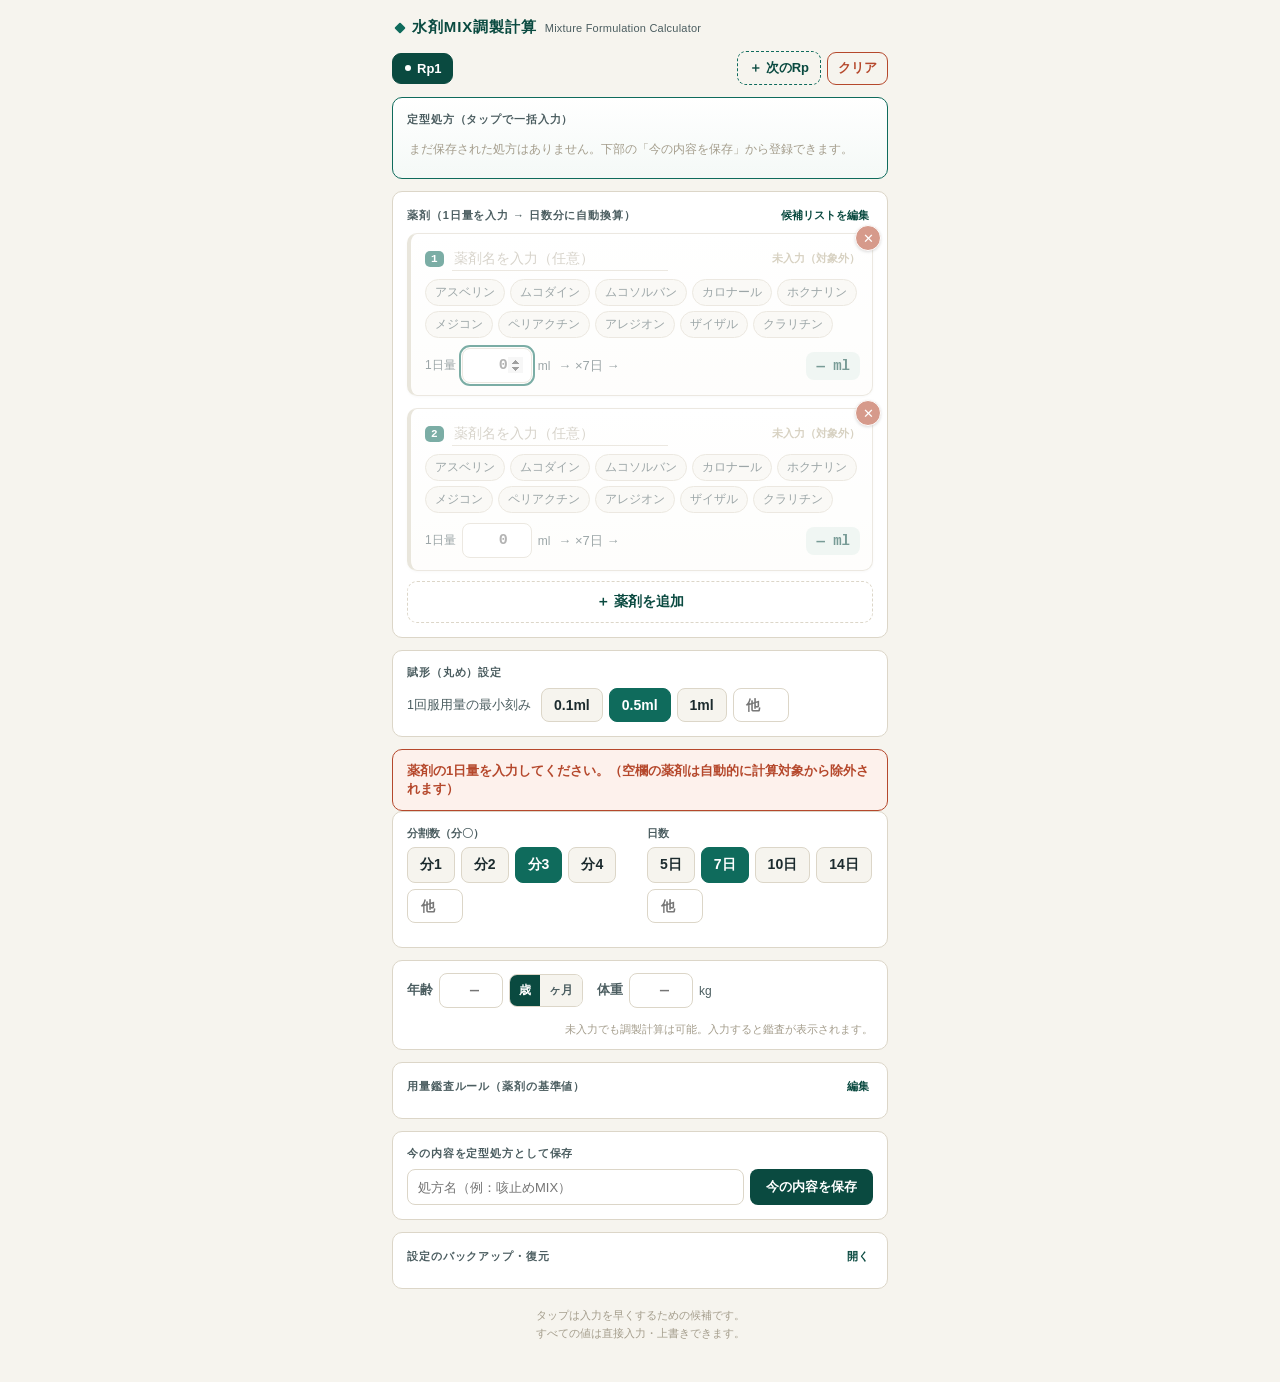
==== index.html @ 723a26ba "Add files via upload" ====
<!DOCTYPE html>
<html lang="ja">
<head>
<meta charset="UTF-8">
<meta name="viewport" content="width=device-width, initial-scale=1.0, maximum-scale=1, user-scalable=no">
<title>水剤MIX調製計算</title>

<!-- PWA（ホーム画面追加時に独立アプリとして扱われる） -->
<link rel="manifest" href="manifest.json">
<meta name="theme-color" content="#0a4a40">
<meta name="mobile-web-app-capable" content="yes">
<meta name="apple-mobile-web-app-capable" content="yes">
<meta name="apple-mobile-web-app-status-bar-style" content="black-translucent">
<meta name="apple-mobile-web-app-title" content="水剤MIX">
<link rel="apple-touch-icon" href="apple-touch-icon.png">
<link rel="icon" type="image/png" sizes="192x192" href="icon-192.png">
<style>
  :root{
    --ink:#1c2b2e;
    --ink-soft:#4b5d60;
    --paper:#f6f4ee;
    --panel:#ffffff;
    --line:#dcd6c8;
    --accent:#0f6b5c;
    --accent-soft:#e3efe9;
    --accent-deep:#0a4a40;
    --warn:#b5482c;
    --tap-active:#0f6b5c;
    --radius:10px;
    --mono: "SFMono-Regular", Consolas, "Liberation Mono", Menlo, monospace;
  }
  *{box-sizing:border-box;}
  html,body{
    margin:0;padding:0;
    background:var(--paper);
    color:var(--ink);
    font-family:-apple-system,BlinkMacSystemFont,"Hiragino Sans","Yu Gothic",sans-serif;
    -webkit-tap-highlight-color:transparent;
  }
  body{
    padding:14px 12px 40px;
    max-width:520px;
    margin:0 auto;
  }
  h1{
    font-size:15px;
    letter-spacing:.06em;
    font-weight:700;
    color:var(--accent-deep);
    margin:4px 4px 14px;
    display:flex;
    align-items:baseline;
    gap:8px;
  }
  h1 .mark{
    display:inline-block;
    width:8px;height:8px;
    background:var(--accent);
    border-radius:1px;
    transform:rotate(45deg);
  }
  h1 small{
    font-size:11px;
    font-weight:500;
    color:var(--ink-soft);
    letter-spacing:.02em;
  }

  .card{
    background:var(--panel);
    border:1px solid var(--line);
    border-radius:var(--radius);
    padding:14px;
    margin-bottom:12px;
  }
  .section-label{
    font-size:11px;
    font-weight:700;
    color:var(--ink-soft);
    letter-spacing:.08em;
    margin-bottom:8px;
    display:block;
  }

  /* --- タップ選択群 (分3, 日数) --- */
  .tap-row{
    display:flex;
    gap:14px;
    margin-bottom:10px;
    flex-wrap:wrap;
  }
  .tap-group{
    flex:1;
    min-width:140px;
  }
  .tap-group-title{
    font-size:11px;
    color:var(--ink-soft);
    margin-bottom:6px;
    font-weight:600;
  }
  .tap-chips{
    display:flex;
    gap:6px;
    flex-wrap:wrap;
    align-items:center;
  }
  .chip{
    border:1px solid var(--line);
    background:var(--paper);
    color:var(--ink);
    font-size:14px;
    font-weight:600;
    padding:8px 12px;
    border-radius:8px;
    cursor:pointer;
    min-width:42px;
    text-align:center;
    transition:background .12s, color .12s, border-color .12s;
    user-select:none;
  }
  .chip.active{
    background:var(--tap-active);
    border-color:var(--tap-active);
    color:#fff;
  }
  .chip:active{transform:scale(.96);}
  .custom-input-inline{
    display:flex;
    align-items:center;
    gap:4px;
  }
  .custom-input-inline input{
    width:56px;
    border:1px solid var(--line);
    border-radius:8px;
    padding:8px 6px;
    font-size:14px;
    font-weight:600;
    text-align:center;
    background:#fff;
    color:var(--ink);
  }
  .custom-input-inline input:focus{
    outline:2px solid var(--accent);
    outline-offset:1px;
  }
  .unit-suffix{font-size:12px;color:var(--ink-soft);}

  /* --- 薬剤カード --- */
  #drugList{
    display:flex;
    flex-direction:column;
    gap:10px;
  }
  .drug-card{
    border:1.5px solid var(--line);
    border-left:4px solid var(--accent);
    border-radius:var(--radius);
    padding:12px 12px 12px 14px;
    background:linear-gradient(180deg,#fff,#fdfcf9);
    position:relative;
    box-shadow:0 1px 3px rgba(28,43,46,0.06);
  }
  .drug-card.is-empty{
    border-left-color:#d8d2c0;
  }
  .drug-card + .drug-card{
    margin-top:2px;
  }
  .drug-head{
    display:flex;
    align-items:center;
    gap:8px;
    margin-bottom:8px;
  }
  .drug-index{
    font-family:var(--mono);
    font-size:11px;
    color:#fff;
    background:var(--accent);
    border-radius:5px;
    padding:2px 6px;
    font-weight:700;
  }
  .drug-name-input{
    flex:1;
    border:none;
    border-bottom:1px solid var(--line);
    font-size:14px;
    font-weight:600;
    padding:4px 26px 4px 2px;
    background:transparent;
    color:var(--ink);
  }
  .drug-name-input:focus{
    outline:none;
    border-bottom:2px solid var(--accent);
  }
  .drug-name-input::placeholder{color:#b7b0a0;font-weight:500;}
  .name-field-wrap{
    position:relative;
    flex:1;
  }
  .clear-name-btn{
    position:absolute;
    right:2px;
    top:50%;
    transform:translateY(-50%);
    border:none;
    background:transparent;
    color:#b7ac8f;
    font-size:14px;
    line-height:1;
    padding:4px;
    cursor:pointer;
    display:none;
  }
  .name-field-wrap.has-value .clear-name-btn{display:block;}
  .clear-name-btn:active{color:var(--warn);}
  .remove-btn{
    position:absolute;
    top:-9px;
    right:-9px;
    width:26px;
    height:26px;
    border:1.5px solid #fff;
    border-radius:50%;
    background:var(--warn);
    color:#fff;
    font-size:13px;
    line-height:1;
    padding:0;
    cursor:pointer;
    box-shadow:0 1px 3px rgba(0,0,0,0.25);
    display:flex;
    align-items:center;
    justify-content:center;
    z-index:2;
  }
  .remove-btn:active{background:#9a3a24;}

  .name-chips{
    display:flex;
    gap:5px;
    flex-wrap:wrap;
    margin-bottom:10px;
  }
  .name-chip{
    font-size:11.5px;
    border:1px solid var(--line);
    background:var(--paper);
    color:var(--ink-soft);
    padding:5px 9px;
    border-radius:14px;
    cursor:pointer;
    user-select:none;
  }
  .name-chip:active{background:var(--accent-soft);}

  .dose-row{
    display:flex;
    align-items:center;
    gap:8px;
    flex-wrap:wrap;
  }
  .dose-field{
    display:flex;
    align-items:center;
    gap:6px;
  }
  .dose-field label{
    font-size:12px;
    color:var(--ink-soft);
    white-space:nowrap;
  }
  .dose-field input{
    width:70px;
    border:1px solid var(--line);
    border-radius:8px;
    padding:8px 8px;
    font-size:15px;
    font-weight:700;
    text-align:right;
    background:#fff;
    color:var(--ink);
    font-family:var(--mono);
  }
  .dose-field input:focus{
    outline:2px solid var(--accent);
    outline-offset:1px;
  }
  .arrow{
    color:var(--ink-soft);
    font-size:13px;
  }
  .total-badge{
    margin-left:auto;
    font-family:var(--mono);
    font-size:14px;
    font-weight:700;
    color:var(--accent-deep);
    background:var(--accent-soft);
    padding:6px 10px;
    border-radius:8px;
    white-space:nowrap;
  }
  .dose-ref{
    margin-top:8px;
    padding:8px 10px;
    background:#f7f5ee;
    border:1px solid var(--line);
    border-radius:7px;
    font-size:11.5px;
    line-height:1.7;
    color:var(--ink-soft);
  }
  .dose-ref .ref-line{
    display:block;
  }
  .dose-ref .calc-line{
    display:block;
    font-weight:700;
    color:var(--accent-deep);
    font-family:var(--mono);
  }
  .dose-ref .calc-line.warn{
    color:var(--warn);
  }
  .drug-card.is-empty{
    opacity:.55;
  }
  .empty-tag{
    font-size:10.5px;
    color:#b7ac8f;
    font-weight:600;
    margin-left:auto;
  }

  #addDrugBtn{
    width:100%;
    border:1.5px dashed var(--line);
    background:transparent;
    color:var(--accent-deep);
    font-size:13.5px;
    font-weight:700;
    padding:11px;
    border-radius:var(--radius);
    cursor:pointer;
    margin-top:10px;
  }
  #addDrugBtn:active{background:var(--accent-soft);}

  /* --- 候補薬剤リスト編集 --- */
  .manage-toggle{
    font-size:11px;
    color:var(--accent-deep);
    font-weight:700;
    cursor:pointer;
    user-select:none;
    padding:2px 4px;
    white-space:nowrap;
  }
  .manage-panel{
    display:none;
    margin-top:10px;
    padding-top:10px;
    border-top:1px dashed var(--line);
  }
  .manage-panel.open{display:block;}
  .manage-list{
    display:flex;
    flex-direction:column;
    gap:6px;
    margin-bottom:8px;
  }
  .manage-item{
    display:flex;
    align-items:center;
    gap:6px;
  }
  .manage-item span{
    flex:1;
    font-size:12.5px;
    padding:6px 8px;
    background:var(--paper);
    border:1px solid var(--line);
    border-radius:6px;
  }
  .manage-item button{
    border:none;
    background:transparent;
    color:var(--warn);
    font-size:16px;
    line-height:1;
    padding:4px 6px;
    cursor:pointer;
  }
  .manage-add-row{
    display:flex;
    gap:6px;
  }
  .manage-add-row input{
    flex:1;
    border:1px solid var(--line);
    border-radius:8px;
    padding:8px 10px;
    font-size:13px;
    background:#fff;
  }
  .manage-add-row input:focus{
    outline:2px solid var(--accent);
    outline-offset:1px;
  }
  .manage-add-btn{
    border:none;
    background:var(--accent);
    color:#fff;
    font-size:13px;
    font-weight:700;
    padding:8px 14px;
    border-radius:8px;
    cursor:pointer;
    white-space:nowrap;
  }
  .manage-add-btn:active{background:var(--accent-deep);}
  .manage-empty-note{
    font-size:11.5px;
    color:#a49d8c;
    padding:4px 2px;
  }

  /* --- 鑑査ルール管理 --- */
  .rule-card{
    border:1px solid var(--line);
    border-radius:8px;
    padding:10px 11px;
    margin-bottom:8px;
    background:var(--paper);
  }
  .rule-card-head{
    display:flex;
    align-items:center;
    gap:8px;
  }
  .rule-card-name{
    flex:1;
    font-size:13px;
    font-weight:700;
    color:var(--ink);
  }
  .rule-card-type{
    font-size:10px;
    font-weight:700;
    color:var(--accent-deep);
    background:var(--accent-soft);
    padding:2px 7px;
    border-radius:10px;
    white-space:nowrap;
  }
  .rule-card-actions{
    display:flex;
    gap:4px;
  }
  .rule-card-actions button{
    border:1px solid var(--line);
    background:#fff;
    color:var(--ink-soft);
    font-size:11px;
    font-weight:700;
    padding:5px 9px;
    border-radius:6px;
    cursor:pointer;
  }
  .rule-card-actions button.rule-delete-btn{
    color:var(--warn);
    border-color:#ecb9a4;
  }
  .rule-card-summary{
    font-size:11.5px;
    color:var(--ink-soft);
    margin-top:6px;
    line-height:1.6;
    font-family:var(--mono);
  }
  .rule-add-new-btn{
    width:100%;
    border:1.5px dashed var(--accent);
    background:transparent;
    color:var(--accent-deep);
    font-size:13px;
    font-weight:700;
    padding:10px;
    border-radius:8px;
    cursor:pointer;
    margin-top:4px;
  }
  .rule-add-new-btn:active{background:var(--accent-soft);}

  /* --- 鑑査ルール編集フォーム --- */
  .rule-form{
    margin-top:10px;
    padding:12px;
    border:1.5px solid var(--accent);
    border-radius:9px;
    background:#fff;
  }
  .rule-form-title{
    font-size:12px;
    font-weight:700;
    color:var(--accent-deep);
    margin-bottom:10px;
  }
  .rule-form-row{
    margin-bottom:10px;
  }
  .rule-form-row label{
    display:block;
    font-size:11.5px;
    font-weight:600;
    color:var(--ink-soft);
    margin-bottom:4px;
  }
  .rule-form-row input{
    width:100%;
    border:1px solid var(--line);
    border-radius:7px;
    padding:8px 9px;
    font-size:13px;
    background:#fff;
    color:var(--ink);
  }
  .rule-form-row input:focus{
    outline:2px solid var(--accent);
    outline-offset:1px;
  }
  .rule-form-2col{
    display:flex;
    gap:8px;
  }
  .rule-form-2col .rule-form-row{
    flex:1;
  }
  .rule-type-toggle{
    display:flex;
    border:1px solid var(--line);
    border-radius:8px;
    overflow:hidden;
  }
  .rule-type-btn{
    flex:1;
    border:none;
    background:var(--paper);
    color:var(--ink-soft);
    font-size:12.5px;
    font-weight:700;
    padding:9px;
    cursor:pointer;
  }
  .rule-type-btn.active{
    background:var(--accent-deep);
    color:#fff;
  }
  .rule-band-item{
    border:1px solid var(--line);
    border-radius:8px;
    padding:9px;
    margin-bottom:8px;
    background:var(--paper);
  }
  .rule-band-item-head{
    display:flex;
    align-items:center;
    gap:6px;
    margin-bottom:6px;
  }
  .rule-band-item-head span{
    font-size:11px;
    font-weight:700;
    color:var(--ink-soft);
  }
  .rule-band-remove-btn{
    margin-left:auto;
    border:none;
    background:transparent;
    color:var(--warn);
    font-size:14px;
    line-height:1;
    padding:2px 4px;
    cursor:pointer;
  }
  .rule-band-add-btn{
    width:100%;
    border:1px dashed var(--line);
    background:transparent;
    color:var(--ink-soft);
    font-size:12px;
    font-weight:600;
    padding:8px;
    border-radius:7px;
    cursor:pointer;
    margin-bottom:10px;
  }
  .rule-band-add-btn:active{background:#efece1;}
  .rule-form-actions{
    display:flex;
    gap:8px;
  }
  .rule-form-save-btn{
    flex:1;
    border:none;
    background:var(--accent);
    color:#fff;
    font-size:13px;
    font-weight:700;
    padding:10px;
    border-radius:8px;
    cursor:pointer;
  }
  .rule-form-save-btn:active{background:var(--accent-deep);}
  .rule-form-cancel-btn{
    border:1px solid var(--line);
    background:#fff;
    color:var(--ink-soft);
    font-size:13px;
    font-weight:700;
    padding:10px 14px;
    border-radius:8px;
    cursor:pointer;
  }
  .rule-form-error{
    font-size:11.5px;
    color:var(--warn);
    margin-bottom:8px;
  }

  /* --- 設定のバックアップ・復元 --- */
  .backup-note{
    font-size:11.5px;
    line-height:1.7;
    color:var(--ink-soft);
    margin-bottom:10px;
  }
  .backup-btn{
    width:100%;
    border:1px solid var(--line);
    background:#fff;
    color:var(--ink);
    font-size:13px;
    font-weight:700;
    padding:11px;
    border-radius:8px;
    cursor:pointer;
    margin-bottom:8px;
  }
  .backup-btn.export{
    border-color:var(--accent);
    background:var(--accent-soft);
    color:var(--accent-deep);
  }
  .backup-btn:active{background:#efece1;}
  .backup-toast{
    font-size:12px;
    font-weight:700;
    color:var(--accent-deep);
    margin-top:6px;
    display:none;
  }
  .backup-toast.show{display:block;}
  .backup-toast.error{color:var(--warn);}
  .defaults-info{
    margin-top:10px;
    padding-top:10px;
    border-top:1px dashed var(--line);
    font-size:11.5px;
    color:var(--ink-soft);
    line-height:1.7;
  }
  .section-label-row{
    display:flex;
    align-items:center;
    justify-content:space-between;
    margin-bottom:8px;
  }
  .section-label-row .section-label{margin-bottom:0;}

  /* --- 定型処方プリセット --- */
  .preset-card{
    background:var(--panel);
    border:1px solid var(--line);
    border-radius:var(--radius);
    padding:14px;
    margin-bottom:12px;
  }
  .preset-chips{
    display:flex;
    gap:6px;
    flex-wrap:wrap;
    margin-bottom:4px;
  }
  .preset-chip{
    display:inline-flex;
    align-items:center;
    gap:6px;
    border:1px solid var(--accent);
    background:var(--accent-soft);
    color:var(--accent-deep);
    font-size:13px;
    font-weight:700;
    padding:8px 12px;
    border-radius:20px;
    cursor:pointer;
    user-select:none;
    -webkit-user-select:none;
  }
  .preset-chip:active{
    background:var(--accent);
    color:#fff;
  }
  .preset-chip .preset-meta{
    font-size:10.5px;
    font-weight:500;
    opacity:.75;
  }
  .preset-empty-note{
    font-size:12px;
    color:#a49d8c;
    padding:2px 2px 6px;
  }
  .save-preset-row{
    display:flex;
    gap:6px;
    margin-top:6px;
  }
  .preset-card-select{
    border:1.5px solid var(--accent);
    background:linear-gradient(180deg,#fff,var(--accent-soft) 260%);
  }

  /* --- Rp（処方）タブ --- */
  .rp-bar{
    display:flex;
    align-items:center;
    gap:6px;
    margin-bottom:12px;
    flex-wrap:wrap;
  }
  .rp-tabs{
    display:flex;
    gap:5px;
    flex-wrap:wrap;
    flex:1;
  }
  .rp-tab{
    display:inline-flex;
    align-items:center;
    gap:6px;
    border:1.5px solid var(--line);
    background:var(--panel);
    color:var(--ink-soft);
    font-size:13px;
    font-weight:700;
    padding:7px 10px 7px 12px;
    border-radius:9px;
    cursor:pointer;
    user-select:none;
    -webkit-user-select:none;
    white-space:nowrap;
  }
  .rp-tab.active{
    border-color:var(--accent-deep);
    background:var(--accent-deep);
    color:#fff;
  }
  .rp-tab .rp-done-dot{
    width:6px;height:6px;
    border-radius:50%;
    background:#c9c2ac;
    flex-shrink:0;
  }
  .rp-tab.active .rp-done-dot{background:#fff;}
  .rp-tab.has-content .rp-done-dot{background:var(--accent);}
  .rp-tab.active.has-content .rp-done-dot{background:#fff;}
  .rp-tab-close{
    border:none;
    background:transparent;
    color:inherit;
    opacity:.6;
    font-size:13px;
    line-height:1;
    padding:0 0 0 2px;
    cursor:pointer;
  }
  .rp-add-btn{
    border:1.5px dashed var(--accent);
    background:transparent;
    color:var(--accent-deep);
    font-size:13px;
    font-weight:700;
    padding:7px 11px;
    border-radius:9px;
    cursor:pointer;
    white-space:nowrap;
  }
  .rp-add-btn:active{background:var(--accent-soft);}
  .rp-clear-btn{
    border:1px solid var(--warn);
    background:transparent;
    color:var(--warn);
    font-size:12.5px;
    font-weight:700;
    padding:7px 10px;
    border-radius:9px;
    cursor:pointer;
    white-space:nowrap;
  }
  .rp-clear-btn:active{background:#fdf1ec;}

  /* --- 患者情報（年齢・体重） --- */
  .patient-card{
    background:var(--panel);
    border:1px solid var(--line);
    border-radius:var(--radius);
    padding:12px 14px;
    margin-bottom:12px;
  }
  .patient-row{
    display:flex;
    align-items:center;
    gap:14px;
    flex-wrap:wrap;
  }
  .patient-field{
    display:flex;
    align-items:center;
    gap:6px;
  }
  .patient-field label{
    font-size:12.5px;
    color:var(--ink-soft);
    font-weight:600;
    white-space:nowrap;
  }
  .patient-field input{
    width:64px;
    border:1px solid var(--line);
    border-radius:8px;
    padding:8px;
    font-size:15px;
    font-weight:700;
    text-align:right;
    background:#fff;
    color:var(--ink);
    font-family:var(--mono);
  }
  .patient-field input:focus{
    outline:2px solid var(--accent);
    outline-offset:1px;
  }
  .patient-note{
    font-size:11px;
    color:#a49d8c;
    margin-left:auto;
  }
  .age-unit-toggle{
    display:flex;
    border:1px solid var(--line);
    border-radius:8px;
    overflow:hidden;
  }
  .age-unit-btn{
    border:none;
    background:var(--paper);
    color:var(--ink-soft);
    font-size:11.5px;
    font-weight:700;
    padding:8px 9px;
    cursor:pointer;
  }
  .age-unit-btn.active{
    background:var(--accent-deep);
    color:#fff;
  }

  /* --- 用量タイムライン（期間ごとに用量が変わる薬剤） --- */
  /* 添付文書の年齢区分は文言が長い（例:「7歳以上15歳未満」）ため横並びだとはみ出す。
     区分ごとに1行の縦積みにして、幅に関わらず確実に全文表示できるようにする。 */
  .dose-timeline{
    margin-top:8px;
  }
  .timeline-track{
    display:flex;
    flex-direction:column;
    border-radius:7px;
    overflow:hidden;
    border:1px solid var(--line);
  }
  .timeline-band{
    display:flex;
    flex-wrap:wrap;
    align-items:baseline;
    justify-content:space-between;
    gap:2px 8px;
    padding:6px 9px;
    color:var(--ink-soft);
    background:#efece1;
    border-bottom:1px solid #fff;
  }
  .timeline-band:last-child{border-bottom:none;}
  .timeline-band.current{
    background:var(--accent);
    color:#fff;
    font-weight:700;
  }
  .timeline-band .tb-age{
    font-weight:700;
    font-size:11px;
    white-space:nowrap;
  }
  .timeline-band .tb-dose{
    font-family:var(--mono);
    font-size:10.5px;
    text-align:right;
  }
  .timeline-band .tb-perday{
    font-size:9.5px;
    opacity:.85;
  }

  /* --- 鑑査結果 --- */
  .audit-panel{
    margin-top:12px;
    padding-top:12px;
    border-top:1px dashed var(--line);
  }
  .audit-title{
    font-size:11px;
    font-weight:700;
    letter-spacing:.08em;
    color:var(--ink-soft);
    margin-bottom:8px;
  }
  .audit-item{
    border-radius:8px;
    padding:10px 11px;
    margin-bottom:6px;
    font-size:12.5px;
    line-height:1.6;
  }
  .audit-item.ok{
    background:var(--accent-soft);
    border:1px solid #bcd9cd;
    color:var(--accent-deep);
  }
  .audit-item.warn{
    background:#fdf1ec;
    border:1px solid #ecb9a4;
    color:var(--warn);
  }
  .audit-item .audit-drug-name{
    font-weight:700;
    display:block;
    margin-bottom:3px;
  }
  .audit-item .audit-detail{
    font-family:var(--mono);
    font-size:12px;
  }
  .audit-empty{
    font-size:12px;
    color:#a49d8c;
  }
  .save-preset-row input{
    flex:1;
    border:1px solid var(--line);
    border-radius:8px;
    padding:9px 10px;
    font-size:13px;
    background:#fff;
  }
  .save-preset-row input:focus{
    outline:2px solid var(--accent);
    outline-offset:1px;
  }
  .save-preset-btn{
    border:none;
    background:var(--accent-deep);
    color:#fff;
    font-size:13px;
    font-weight:700;
    padding:9px 16px;
    border-radius:8px;
    cursor:pointer;
    white-space:nowrap;
  }
  .save-preset-btn:active{background:var(--accent);}
  .preset-toast{
    font-size:12px;
    color:var(--accent-deep);
    font-weight:700;
    margin-top:6px;
    display:none;
  }
  .preset-toast.show{display:block;}

  /* --- 賦形設定 --- */
  .fine-row{
    display:flex;
    align-items:center;
    gap:10px;
    flex-wrap:wrap;
  }

  /* --- 結果パネル --- */
  .result-panel{
    border:1.5px solid var(--accent-deep);
    background:linear-gradient(180deg,#fff,var(--accent-soft) 220%);
    border-radius:var(--radius);
    padding:16px 14px;
  }
  .result-title{
    font-size:11px;
    font-weight:700;
    letter-spacing:.08em;
    color:var(--accent-deep);
    margin-bottom:10px;
    display:flex;
    justify-content:space-between;
    align-items:center;
  }
  .result-line{
    display:flex;
    justify-content:space-between;
    align-items:flex-start;
    gap:10px;
    padding:6px 0;
    border-bottom:1px dotted var(--line);
    font-size:13.5px;
  }
  .result-line:last-of-type{border-bottom:none;}
  .result-line .label{
    color:var(--ink-soft);
    flex:1;
    min-width:0;
  }
  .result-line .value{
    font-family:var(--mono);
    font-weight:700;
    color:var(--ink);
    flex-shrink:0;
    text-align:right;
    white-space:nowrap;
  }
  .result-line .value.value-plain{
    font-weight:500;
    color:var(--ink-soft);
  }
  .result-line .value-sub{
    display:block;
    font-size:11px;
    font-weight:600;
    color:var(--ink-soft);
    margin-top:1px;
    white-space:nowrap;
  }
  /* --- 複数本に分けて調製する場合 --- */
  .bottle-notice{
    font-size:12px;
    line-height:1.6;
    color:var(--accent-deep);
    background:var(--accent-soft);
    border:1px solid #bcd9cd;
    border-radius:7px;
    padding:8px 10px;
    margin-bottom:10px;
  }
  .bottle-block{
    border:1px solid var(--line);
    border-left:3px solid var(--accent);
    border-radius:8px;
    padding:8px 10px;
    margin-bottom:8px;
    background:#fdfcf9;
  }
  .bottle-head{
    display:flex;
    align-items:center;
    gap:8px;
    margin-bottom:4px;
    padding-bottom:5px;
    border-bottom:1px solid var(--line);
  }
  .bottle-no{
    font-size:12.5px;
    font-weight:700;
    color:#fff;
    background:var(--accent-deep);
    padding:2px 8px;
    border-radius:5px;
  }
  .bottle-days{
    font-size:12px;
    font-weight:700;
    color:var(--ink);
  }
  .bottle-size{
    margin-left:auto;
    font-size:11.5px;
    font-weight:700;
    color:var(--accent-deep);
    background:var(--accent-soft);
    padding:3px 8px;
    border-radius:10px;
    white-space:nowrap;
  }
  .bottle-grand-total{
    border-top:1.5px solid var(--accent-deep);
    border-bottom:none;
    margin-top:2px;
    padding-top:8px;
  }
  .bottle-grand-total .label{
    font-weight:700;
    color:var(--ink);
  }

  .result-hero{
    margin-top:10px;
    padding-top:12px;
    border-top:2px solid var(--accent-deep);
    display:flex;
    justify-content:space-between;
    align-items:center;
  }
  .result-hero .h-label{
    font-size:13px;
    font-weight:700;
    color:var(--accent-deep);
  }
  .result-hero .h-value{
    font-family:var(--mono);
    font-size:26px;
    font-weight:800;
    color:var(--accent-deep);
  }
  .result-hero .h-value span{font-size:14px;font-weight:600;}
  .result-sub{
    margin-top:4px;
    font-size:12px;
    color:var(--ink-soft);
    text-align:right;
  }

  .calc-note{
    margin-top:12px;
    font-size:11.5px;
    line-height:1.6;
    color:var(--ink-soft);
    background:#fbfaf6;
    border:1px solid var(--line);
    border-radius:8px;
    padding:10px 12px;
    font-family:var(--mono);
  }
  .calc-note b{color:var(--ink);}

  .error-panel{
    border:1.5px solid var(--warn);
    background:#fdf1ec;
    color:var(--warn);
    border-radius:var(--radius);
    padding:12px 14px;
    font-size:13px;
    font-weight:600;
  }

  .footer-tip{
    text-align:center;
    font-size:11px;
    color:#a49d8c;
    margin-top:18px;
    line-height:1.6;
  }
</style>
</head>
<body>

<h1><span class="mark"></span>水剤MIX調製計算<small>Mixture Formulation Calculator</small></h1>

<!-- Rp（処方）タブ -->
<div class="rp-bar">
  <div class="rp-tabs" id="rpTabs"></div>
  <button class="rp-add-btn" id="rpAddBtn" type="button">＋ 次のRp</button>
  <button class="rp-clear-btn" id="rpClearBtn" type="button">クリア</button>
</div>

<!-- 定型処方（選択） -->
<div class="preset-card preset-card-select" id="presetSelectCard">
  <span class="section-label">定型処方（タップで一括入力）</span>
  <div class="preset-chips" id="presetChips"></div>
  <div class="preset-empty-note" id="presetEmptyNote">まだ保存された処方はありません。下部の「今の内容を保存」から登録できます。</div>
  <div class="preset-toast" id="presetToastTop"></div>
</div>

<!-- 薬剤リスト -->
<div class="card">
  <div class="section-label-row">
    <span class="section-label">薬剤（1日量を入力 → 日数分に自動換算）</span>
    <span class="manage-toggle" id="manageToggle">候補リストを編集</span>
  </div>
  <div class="manage-panel" id="managePanel">
    <div class="manage-list" id="manageList"></div>
    <div class="manage-add-row">
      <input type="text" id="manageAddInput" placeholder="候補に追加する薬剤名">
      <button class="manage-add-btn" id="manageAddBtn" type="button">追加</button>
    </div>
  </div>
  <div id="drugList"></div>
  <button id="addDrugBtn" type="button">＋ 薬剤を追加</button>
</div>

<!-- 賦形設定 -->
<div class="card">
  <span class="section-label">賦形（丸め）設定</span>
  <div class="fine-row">
    <span style="font-size:12.5px;color:var(--ink-soft);">1回服用量の最小刻み</span>
    <div class="tap-chips" id="roundChips">
      <div class="chip" data-val="0.1">0.1ml</div>
      <div class="chip active" data-val="0.5">0.5ml</div>
      <div class="chip" data-val="1">1ml</div>
      <div class="custom-input-inline">
        <input type="number" inputmode="decimal" id="roundCustom" min="0.01" step="0.01" placeholder="他">
      </div>
    </div>
  </div>
</div>

<!-- 結果 -->
<div id="resultArea"></div>

<!-- 分割・日数 -->
<div class="card">
  <div class="tap-row">
    <div class="tap-group">
      <div class="tap-group-title">分割数（分〇）</div>
      <div class="tap-chips" id="divChips">
        <div class="chip" data-val="1">分1</div>
        <div class="chip" data-val="2">分2</div>
        <div class="chip active" data-val="3">分3</div>
        <div class="chip" data-val="4">分4</div>
        <div class="custom-input-inline">
          <input type="number" inputmode="numeric" id="divCustom" min="1" step="1" placeholder="他">
        </div>
      </div>
    </div>
    <div class="tap-group">
      <div class="tap-group-title">日数</div>
      <div class="tap-chips" id="dayChips">
        <div class="chip" data-val="5">5日</div>
        <div class="chip active" data-val="7">7日</div>
        <div class="chip" data-val="10">10日</div>
        <div class="chip" data-val="14">14日</div>
        <div class="custom-input-inline">
          <input type="number" inputmode="numeric" id="dayCustom" min="1" step="1" placeholder="他">
        </div>
      </div>
    </div>
  </div>
</div>

<!-- 患者情報（年齢・体重） -->
<div class="patient-card">
  <div class="patient-row">
    <div class="patient-field">
      <label>年齢</label>
      <input type="number" inputmode="decimal" id="patientAge" min="0" step="0.1" placeholder="—">
      <div class="age-unit-toggle" id="ageUnitToggle">
        <button type="button" class="age-unit-btn active" data-unit="year">歳</button>
        <button type="button" class="age-unit-btn" data-unit="month">ヶ月</button>
      </div>
    </div>
    <div class="patient-field">
      <label>体重</label>
      <input type="number" inputmode="decimal" id="patientWeight" min="0" step="0.1" placeholder="—">
      <span class="unit-suffix">kg</span>
    </div>
    <span class="patient-note">未入力でも調製計算は可能。入力すると鑑査が表示されます。</span>
  </div>
</div>

<!-- 用量鑑査ルールの管理 -->
<div class="card">
  <div class="section-label-row">
    <span class="section-label">用量鑑査ルール（薬剤の基準値）</span>
    <span class="manage-toggle" id="ruleManageToggle">編集</span>
  </div>
  <div class="manage-panel" id="ruleManagePanel">
    <div id="ruleList"></div>
    <button class="rule-add-new-btn" id="ruleAddNewBtn" type="button">＋ 新しい薬剤の鑑査ルールを追加</button>
    <div id="ruleFormSlot"></div>
  </div>
</div>

<!-- 定型処方（保存） -->
<div class="preset-card">
  <span class="section-label">今の内容を定型処方として保存</span>
  <div class="save-preset-row">
    <input type="text" id="presetNameInput" placeholder="処方名（例：咳止めMIX）">
    <button class="save-preset-btn" id="savePresetBtn" type="button">今の内容を保存</button>
  </div>
  <div class="preset-toast" id="presetToast">保存しました</div>
</div>

<!-- 設定のバックアップ・復元 -->
<div class="card">
  <div class="section-label-row">
    <span class="section-label">設定のバックアップ・復元</span>
    <span class="manage-toggle" id="backupToggle">開く</span>
  </div>
  <div class="manage-panel" id="backupPanel">
    <div class="backup-note">定型処方・候補薬剤リスト・鑑査ルール・賦形設定をまとめて保存／復元できます。ブラウザのデータ削除に備え、設定を作り込んだらバックアップを取っておくと安心です。</div>
    <button class="backup-btn export" id="exportBtn" type="button">設定をファイルに書き出す（バックアップ）</button>
    <button class="backup-btn" id="importBtn" type="button">バックアップファイルから復元</button>
    <input type="file" id="importFileInput" accept="application/json,.json" style="display:none;">
    <div id="defaultsRow"></div>
    <div class="backup-toast" id="backupToast"></div>
  </div>
</div>

<div class="footer-tip">タップは入力を早くするための候補です。<br>すべての値は直接入力・上書きできます。</div>

<script>
(function(){
  const STORAGE_KEY = 'mixCalcSettings_v2';
  const DEFAULT_SUGGESTIONS = ['アスベリン','ムコダイン','ムコソルバン','カロナール','ホクナリン','メジコン','ペリアクチン','アレジオン','ザイザル','クラリチン'];

  // ---------- 薬剤鑑査マスタ ----------
  // 薬剤名（候補リストの表記と一致させる）ごとに用量ルールを定義。
  // type: 'weight' … mg/kg/day等の体重換算ルール（製剤濃度と基準量から適正体重を逆算し、実体重と比較）
  // type: 'age'    … 年齢区分ごとに1回量・1日回数が決まっているルール
  // これは出荷時デフォルト。実際に参照するのはdrugAuditRules（下でlocalStorageの内容とマージ）。
  const DEFAULT_DRUG_AUDIT_RULES = {
    'ムコダイン': {
      type: 'weight',
      genericName: 'カルボシステイン',
      concentration: 50,      // mg/ml（製剤濃度）
      dosePerKgPerDay: 30,    // mg/kg/day（基準用量）
      toleranceKg: 5          // 適正体重との許容ズレ幅（±kg）
    },
    'ザイザル': {
      type: 'age',
      genericName: 'レボセチリジン',
      bands: [
        { minAge: 0.5, maxAge: 1,  label: '6ヵ月以上1歳未満', perDoseMl: 2.5, timesPerDay: 1 },
        { minAge: 1,   maxAge: 7,  label: '1歳以上7歳未満',   perDoseMl: 2.5, timesPerDay: 2 },
        { minAge: 7,   maxAge: 15, label: '7歳以上15歳未満',  perDoseMl: 5,   timesPerDay: 2 }
      ]
    }
  };

  // mlPerKgPerDayはgetterではなく関数として計算する（localStorageのJSON化でgetterは失われるため）
  function mlPerKgPerDayOf(rule){
    return rule.dosePerKgPerDay / rule.concentration;
  }

  const RULES_STORAGE_KEY = 'mixCalcDrugRules_v1';

  function loadCustomRules(){
    try{
      const raw = localStorage.getItem(RULES_STORAGE_KEY);
      return raw ? JSON.parse(raw) : null;
    }catch(e){ return null; }
  }
  function persistRules(){
    try{
      localStorage.setItem(RULES_STORAGE_KEY, JSON.stringify(drugAuditRules));
    }catch(e){ /* ignore */ }
  }

  // 実際に参照する鑑査ルール本体。保存済みがあればそれを使い、なければデフォルトから複製。
  let drugAuditRules = loadCustomRules() || JSON.parse(JSON.stringify(DEFAULT_DRUG_AUDIT_RULES));

  function loadSaved(){
    try{
      const raw = localStorage.getItem(STORAGE_KEY);
      if(!raw) return {};
      return JSON.parse(raw) || {};
    }catch(e){ return {}; }
  }
  function persist(){
    try{
      localStorage.setItem(STORAGE_KEY, JSON.stringify({
        round: state.round,
        suggestions: NAME_SUGGESTIONS
      }));
    }catch(e){ /* ignore */ }
  }

  const saved = loadSaved();

  const state = {
    div: 3,
    days: 7,
    round: (typeof saved.round === 'number') ? saved.round : 0.5,
    drugs: [
      {name:'', perDay: null},
      {name:'', perDay: null}
    ]
  };

  // 患者情報（年齢・体重）。Rpタブを切り替えても共有される、患者単位の値。
  const patient = {
    age: null,       // 歳（内部は常にこの単位で保持）
    weight: null,    // kg
    ageUnit: 'year'  // 表示単位: 'year' | 'month'（入力欄の見た目だけを切り替える）
  };

  function freshRpState(){
    return {
      div: 3,
      days: 7,
      round: state.round, // 丸め幅は施設の運用に近いので前のRpの設定を引き継ぐ
      drugs: [
        {name:'', perDay: null},
        {name:'', perDay: null}
      ]
    };
  }

  function cloneRpState(s){
    return {
      div: s.div,
      days: s.days,
      round: s.round,
      drugs: s.drugs.map(d=>({name:d.name, perDay:d.perDay}))
    };
  }

  function rpHasContent(s){
    return s.drugs.some(d => d.perDay != null && !isNaN(d.perDay) && d.perDay > 0);
  }

  // Rp（処方）リスト。各要素は独立した調製内容のスナップショット。
  let rpList = [ cloneRpState(state) ];
  let activeRpIndex = 0;

  let NAME_SUGGESTIONS = (Array.isArray(saved.suggestions) && saved.suggestions.length > 0)
    ? saved.suggestions.slice()
    : DEFAULT_SUGGESTIONS.slice();

  // ---------- チップ共通ハンドラ ----------
  function setupChipGroup(containerId, customInputId, onSelect, initVal){
    const container = document.getElementById(containerId);
    const customInput = document.getElementById(customInputId);
    const chips = Array.from(container.querySelectorAll('.chip'));

    customInput.addEventListener('focus', ()=>{
      requestAnimationFrame(()=>customInput.select());
    });

    function selectValue(val, fromCustom){
      chips.forEach(c=>{
        const cv = parseFloat(c.dataset.val);
        c.classList.toggle('active', !fromCustom && cv === val);
      });
      if(fromCustom){
        chips.forEach(c=>c.classList.remove('active'));
      } else {
        customInput.value = '';
      }
      onSelect(val);
    }

    chips.forEach(chip=>{
      chip.addEventListener('click', ()=>{
        const val = parseFloat(chip.dataset.val);
        selectValue(val, false);
      });
    });

    customInput.addEventListener('input', ()=>{
      const val = parseFloat(customInput.value);
      if(!isNaN(val) && val > 0){
        selectValue(val, true);
      }
    });

    return {selectValue};
  }

  const divGroup = setupChipGroup('divChips','divCustom', (v)=>{ state.div = v; render(); });
  const dayGroup = setupChipGroup('dayChips','dayCustom', (v)=>{ state.days = v; render(); });
  const roundGroup = setupChipGroup('roundChips','roundCustom', (v)=>{ state.round = v; persist(); render(); });

  // チップ群のUIを値に合わせて更新（プリセット外の値ならカスタム欄に表示）
  function syncChipUI(containerId, customInputId, val){
    const container = document.getElementById(containerId);
    const customInput = document.getElementById(customInputId);
    const chips = Array.from(container.querySelectorAll('.chip'));
    const matched = chips.find(c => parseFloat(c.dataset.val) === val);
    if(matched){
      chips.forEach(c=>c.classList.toggle('active', c===matched));
      customInput.value = '';
    } else {
      chips.forEach(c=>c.classList.remove('active'));
      customInput.value = val;
    }
  }

  // 保存されていた丸め幅を反映
  syncChipUI('roundChips','roundCustom', state.round);

  // ---------- 患者情報（年齢・体重） ----------
  const patientAgeInput = document.getElementById('patientAge');
  const patientWeightInput = document.getElementById('patientWeight');
  const ageUnitToggle = document.getElementById('ageUnitToggle');

  attachSelectOnFocus(patientAgeInput);
  attachSelectOnFocus(patientWeightInput);

  // 年齢入力欄は表示単位（歳／ヶ月）に応じて値を解釈する。内部(patient.age)は常に「歳」で保持。
  patientAgeInput.addEventListener('input', (e)=>{
    const v = parseFloat(e.target.value);
    if(isNaN(v)){
      patient.age = null;
    } else {
      patient.age = (patient.ageUnit === 'month') ? (v / 12) : v;
    }
    updateDrugCardDisplays(); // 薬剤カード内のタイムライン（該当区分マーカー）にも反映
    renderResult();
  });
  patientWeightInput.addEventListener('input', (e)=>{
    const v = parseFloat(e.target.value);
    patient.weight = isNaN(v) ? null : v;
    updateDrugCardDisplays(); // 体重換算表示にも反映
    renderResult();
  });

  // 歳／ヶ月の表示切り替え。数値の意味は変えず、入力欄に出す表示だけを変換する。
  ageUnitToggle.querySelectorAll('.age-unit-btn').forEach(btn=>{
    btn.addEventListener('click', ()=>{
      const unit = btn.dataset.unit;
      if(unit === patient.ageUnit) return;
      patient.ageUnit = unit;
      ageUnitToggle.querySelectorAll('.age-unit-btn').forEach(b=>{
        b.classList.toggle('active', b.dataset.unit === unit);
      });
      // 入力欄の表示値を新しい単位に合わせて更新
      if(patient.age != null && !isNaN(patient.age)){
        const displayVal = (unit === 'month') ? (patient.age * 12) : patient.age;
        patientAgeInput.value = formatNum(displayVal);
      }
      updateDrugCardDisplays();
      renderResult();
    });
  });

  // タップで即・数値上書きできるよう全選択
  function attachSelectOnFocus(input){
    input.addEventListener('focus', ()=>{
      // わずかに遅延させてOS側のフォーカス処理と競合しないようにする
      requestAnimationFrame(()=>input.select());
    });
  }

  // 現在のstateを、開いているRpのスナップショットへ反映し、Rpタブの表示（完了ドット等）を更新
  function syncActiveRpSnapshot(){
    rpList[activeRpIndex] = cloneRpState(state);
    if(typeof renderRpTabs === 'function'){ renderRpTabs(); }
  }

  // ---------- 薬剤カード描画 ----------
  const drugListEl = document.getElementById('drugList');
  const addDrugBtn = document.getElementById('addDrugBtn');

  // 薬剤カード内に表示する「用量根拠」の短い行を生成（体重・年齢が入力されている場合のみ）
  // 詳しい鑑査OK/NG判定は結果パネル側のauditDrugで行うため、ここは参考情報の表示のみ。
  function buildDoseRefLines(name, perDayMl){
    const rule = drugAuditRules[name];
    if(!rule) return null;

    // 判定ロジックは結果パネル側のauditDrugと共通化（二重実装を避ける）
    const auditResult = auditDrug(name, perDayMl);
    const isWarn = auditResult ? !auditResult.ok : false;

    if(rule.type === 'weight'){
      const mlPerKgPerDay = mlPerKgPerDayOf(rule);
      const refLine = `添文：${rule.dosePerKgPerDay}mg/kg/day（製剤${rule.concentration}mg/ml＝${formatNum(mlPerKgPerDay)}ml/kg/day）`;
      if(perDayMl == null || isNaN(perDayMl) || perDayMl <= 0){
        return { refLine, calcLine: null, isWarn: false };
      }
      const impliedWeight = perDayMl / mlPerKgPerDay;
      return { refLine, calcLine: `体重換算 ${formatNum(impliedWeight)}kg相当`, isWarn };
    }

    if(rule.type === 'age'){
      if(patient.age == null || isNaN(patient.age)){
        return {
          refLine: '添文：年齢により1回量・回数が異なります（下記タイムライン参照）',
          calcLine: null,
          isWarn: false,
          timeline: { bands: rule.bands, currentAge: null }
        };
      }
      const band = rule.bands.find(b => patient.age >= b.minAge && patient.age < b.maxAge);
      const calcLine = band
        ? `該当区分：${band.label}（1回${formatNum(band.perDoseMl)}mlを1日${band.timesPerDay}回）`
        : `年齢${formatNum(patient.age)}歳は適応区分外`;
      return {
        refLine: '添文：年齢により1回量・回数が異なります（下記タイムライン参照）',
        calcLine,
        isWarn,
        timeline: { bands: rule.bands, currentAge: patient.age }
      };
    }

    return null;
  }

  // 年齢区分ベースの薬剤について、期間ごとの用量をタイムラインとして描画するHTMLを生成。
  // 添付文書の年齢区分ラベル（label）はそのまま正確な文言で表示する（略記・言い換えはしない）。
  // 横並びだと正式文言が収まりきらず画面幅からはみ出すため、区分ごとに1行の縦積みで表示する。
  function buildTimelineHtml(timeline){
    if(!timeline || !timeline.bands || timeline.bands.length === 0) return '';
    const bands = timeline.bands;

    const bandsHtml = bands.map(b=>{
      const isCurrent = timeline.currentAge != null && timeline.currentAge >= b.minAge && timeline.currentAge < b.maxAge;
      const perDayMl = b.perDoseMl * b.timesPerDay;
      return `<div class="timeline-band${isCurrent ? ' current' : ''}">
        <span class="tb-age">${escapeHtml(b.label)}</span>
        <span class="tb-dose">1回${formatNum(b.perDoseMl)}mlを1日${b.timesPerDay}回<span class="tb-perday">（${formatNum(perDayMl)}ml/day）</span></span>
      </div>`;
    }).join('');

    return `<div class="dose-timeline">
      <div class="timeline-track">${bandsHtml}</div>
    </div>`;
  }

  function renderDrugCards(){
    // フォーカス位置を保存（再描画でフォーカスが飛ばないように）
    const activeEl = document.activeElement;
    let restoreInfo = null;
    if(activeEl && activeEl.classList && activeEl.classList.contains('perday-input')){
      const allInputs = Array.from(drugListEl.querySelectorAll('.perday-input'));
      const idxOfActive = allInputs.indexOf(activeEl);
      if(idxOfActive !== -1){
        restoreInfo = {
          type:'perday',
          idx: idxOfActive,
          selStart: activeEl.selectionStart,
          selEnd: activeEl.selectionEnd
        };
      }
    }

    drugListEl.innerHTML = '';
    state.drugs.forEach((drug, idx)=>{
      const card = document.createElement('div');
      const isEmpty = drug.perDay == null || isNaN(drug.perDay) || drug.perDay === 0;
      card.className = 'drug-card' + (isEmpty ? ' is-empty' : '');
      card.dataset.idx = idx;

      card.innerHTML = `
        <div class="drug-head">
          <span class="drug-index">${idx+1}</span>
          <div class="name-field-wrap${drug.name ? ' has-value' : ''}">
            <input class="drug-name-input" type="text" placeholder="薬剤名を入力（任意）" value="${escapeHtml(drug.name)}">
            <button class="clear-name-btn" type="button" title="薬剤名をクリア">✕</button>
          </div>
          <span class="empty-tag" style="${isEmpty ? '' : 'display:none;'}">未入力（対象外）</span>
        </div>
        ${state.drugs.length > 1 ? '<button class="remove-btn" type="button" title="このカードを削除">✕</button>' : ''}
        <div class="name-chips">
          ${NAME_SUGGESTIONS.map(n=>`<span class="name-chip${drug.name===n ? ' active' : ''}" data-name="${escapeHtml(n)}">${escapeHtml(n)}</span>`).join('')}
        </div>
        <div class="dose-row">
          <div class="dose-field">
            <label>1日量</label>
            <input type="number" inputmode="decimal" class="perday-input" min="0" step="0.1" value="${drug.perDay != null ? drug.perDay : ''}" placeholder="0">
            <span class="unit-suffix">ml</span>
          </div>
          <span class="arrow">→ ×${state.days}日 →</span>
          <span class="total-badge"></span>
        </div>
        <div class="dose-ref-slot"></div>
      `;

      // イベント: 薬剤名
      const nameInput = card.querySelector('.drug-name-input');
      const nameWrap = card.querySelector('.name-field-wrap');
      nameInput.addEventListener('input', (e)=>{
        drug.name = e.target.value;
        nameWrap.classList.toggle('has-value', !!drug.name);
        syncActiveRpSnapshot();
        updateDrugCardDisplays(); // 薬剤名変更で用量根拠(添文)が変わるため
      });

      // イベント: 薬剤名クリア（カードはそのまま残し、名前欄だけ空にする）
      const clearNameBtn = card.querySelector('.clear-name-btn');
      clearNameBtn.addEventListener('click', ()=>{
        drug.name = '';
        nameInput.value = '';
        nameWrap.classList.remove('has-value');
        card.querySelectorAll('.name-chip').forEach(c=>c.classList.remove('active'));
        syncActiveRpSnapshot();
        updateDrugCardDisplays();
        nameInput.focus();
      });

      // イベント: 候補タップ（同じ名前を再タップで解除）
      card.querySelectorAll('.name-chip').forEach(chip=>{
        chip.addEventListener('click', ()=>{
          const name = chip.dataset.name;
          drug.name = (drug.name === name) ? '' : name;
          nameInput.value = drug.name;
          nameWrap.classList.toggle('has-value', !!drug.name);
          card.querySelectorAll('.name-chip').forEach(c=>{
            c.classList.toggle('active', c.dataset.name === drug.name && drug.name !== '');
          });
          syncActiveRpSnapshot();
          updateDrugCardDisplays();
        });
      });

      // イベント: 1日量
      // DOM要素（inputそのもの）は再生成せず、合計表示などのテキストだけをその場で更新する。
      // モバイルの数値キーボードで小数点以下を入力中にinnerHTMLで作り直すと、
      // 入力途中の値（例: "2.5"の".5"部分）が反映されないことがあるため。
      const perdayInput = card.querySelector('.perday-input');
      attachSelectOnFocus(perdayInput);
      perdayInput.addEventListener('input', (e)=>{
        const v = parseFloat(e.target.value);
        drug.perDay = isNaN(v) ? null : v;
        updateDrugCardDisplays();
        renderResult();
        syncActiveRpSnapshot();
      });

      // イベント: 削除
      const removeBtn = card.querySelector('.remove-btn');
      if(removeBtn){
        removeBtn.addEventListener('click', ()=>{
          state.drugs.splice(idx,1);
          renderDrugCards();
          renderResult();
          syncActiveRpSnapshot();
        });
      }

      drugListEl.appendChild(card);
    });

    updateDrugCardDisplays();

    // フォーカスを復元
    if(restoreInfo && restoreInfo.type === 'perday'){
      const allInputs = Array.from(drugListEl.querySelectorAll('.perday-input'));
      const target = allInputs[restoreInfo.idx];
      if(target){
        target.focus();
        try{ target.setSelectionRange(restoreInfo.selStart, restoreInfo.selEnd); }catch(e){/* number入力型は非対応の場合あり */}
      }
    }
  }

  // 各薬剤カードの「1日量×日数分」「未入力タグ」「用量根拠（添文）」表示だけを更新する。
  // input要素そのものは触らないため、入力中の値やカーソル位置、IME状態を壊さない。
  // ここは各薬剤単独の量を表示する（累積量は結果パネル側の調製手順でのみ表示する）。
  function updateDrugCardDisplays(){
    const cards = Array.from(drugListEl.querySelectorAll('.drug-card'));
    cards.forEach((card, idx)=>{
      const drug = state.drugs[idx];
      if(!drug) return;
      const isEmpty = drug.perDay == null || isNaN(drug.perDay) || drug.perDay === 0;
      card.classList.toggle('is-empty', isEmpty);

      const emptyTag = card.querySelector('.empty-tag');
      if(emptyTag) emptyTag.style.display = isEmpty ? '' : 'none';

      const nameWrap = card.querySelector('.name-field-wrap');
      if(nameWrap) nameWrap.classList.toggle('has-value', !!drug.name);

      const totalForDrug = (!isEmpty) ? (drug.perDay * state.days) : null;
      const totalLabel = isEmpty ? '—' : formatNum(totalForDrug);

      const badge = card.querySelector('.total-badge');
      if(badge) badge.textContent = `${totalLabel} ml`;

      const doseRef = buildDoseRefLines(drug.name, drug.perDay);
      const slot = card.querySelector('.dose-ref-slot');
      if(slot){
        if(doseRef){
          const timelineHtml = doseRef.timeline ? buildTimelineHtml(doseRef.timeline) : '';
          const calcLineHtml = doseRef.calcLine
            ? `<span class="calc-line${doseRef.isWarn ? ' warn' : ''}">${doseRef.isWarn ? '⚠ ' : ''}${escapeHtml(doseRef.calcLine)}</span>`
            : '';
          slot.innerHTML = `
            <div class="dose-ref">
              <span class="ref-line">${escapeHtml(doseRef.refLine)}</span>
              ${calcLineHtml}
              ${timelineHtml}
            </div>`;
        } else {
          slot.innerHTML = '';
        }
      }
    });
  }

  addDrugBtn.addEventListener('click', ()=>{
    state.drugs.push({name:'', perDay:null});
    renderDrugCards();
    renderResult();
    syncActiveRpSnapshot();
    // 新しく追加したカードの1日量入力にフォーカス
    const cards = drugListEl.querySelectorAll('.perday-input');
    const last = cards[cards.length-1];
    if(last) last.focus();
  });

  // ---------- 候補薬剤リストの編集 ----------
  const manageToggle = document.getElementById('manageToggle');
  const managePanel = document.getElementById('managePanel');
  const manageList = document.getElementById('manageList');
  const manageAddInput = document.getElementById('manageAddInput');
  const manageAddBtn = document.getElementById('manageAddBtn');

  manageToggle.addEventListener('click', ()=>{
    const willOpen = !managePanel.classList.contains('open');
    managePanel.classList.toggle('open', willOpen);
    manageToggle.textContent = willOpen ? '候補リストを閉じる' : '候補リストを編集';
    if(willOpen){
      renderManageList();
      manageAddInput.focus();
    }
  });

  function renderManageList(){
    if(NAME_SUGGESTIONS.length === 0){
      manageList.innerHTML = '<div class="manage-empty-note">候補はまだありません。下から追加してください。</div>';
      return;
    }
    manageList.innerHTML = NAME_SUGGESTIONS.map((name, i)=>`
      <div class="manage-item">
        <span>${escapeHtml(name)}</span>
        <button type="button" data-idx="${i}" title="候補から削除">✕</button>
      </div>
    `).join('');
    manageList.querySelectorAll('button').forEach(btn=>{
      btn.addEventListener('click', ()=>{
        const i = parseInt(btn.dataset.idx, 10);
        const name = NAME_SUGGESTIONS[i];
        const hasRule = !!drugAuditRules[name];

        if(hasRule){
          const removeRuleToo = confirm(`「${name}」には用量鑑査ルールが登録されています。鑑査ルールも一緒に削除しますか？\n\n「OK」＝候補と鑑査ルールを両方削除\n「キャンセル」＝削除を取りやめる`);
          if(!removeRuleToo) return; // 鑑査ルールが紐づく場合、候補削除だけを行う操作は認めない（整合性維持のため）
          delete drugAuditRules[name];
          persistRules();
          renderRuleList();
        }

        NAME_SUGGESTIONS.splice(i,1);
        persist();
        renderManageList();
        renderDrugCards();
        renderResult();
      });
    });
  }

  function addSuggestion(){
    const val = manageAddInput.value.trim();
    if(!val) return;
    if(NAME_SUGGESTIONS.includes(val)){
      manageAddInput.value = '';
      manageAddInput.focus();
      return;
    }
    NAME_SUGGESTIONS.push(val);
    persist();
    manageAddInput.value = '';
    renderManageList();
    renderDrugCards();
    renderResult();
    manageAddInput.focus();
  }

  manageAddBtn.addEventListener('click', addSuggestion);
  manageAddInput.addEventListener('keydown', (e)=>{
    if(e.key === 'Enter'){
      e.preventDefault();
      addSuggestion();
    }
  });

  function escapeHtml(str){
    return (str||'').replace(/[&<>"']/g, m=>({'&':'&amp;','<':'&lt;','>':'&gt;','"':'&quot;',"'":'&#39;'}[m]));
  }

  function formatNum(n){
    // 小数第2位までで、末尾の不要な0を除去
    const rounded = Math.round(n * 100) / 100;
    return rounded.toString();
  }

  // ---------- 用量鑑査ルールの管理UI ----------
  const ruleManageToggle = document.getElementById('ruleManageToggle');
  const ruleManagePanel = document.getElementById('ruleManagePanel');
  const ruleListEl = document.getElementById('ruleList');
  const ruleAddNewBtn = document.getElementById('ruleAddNewBtn');
  const ruleFormSlot = document.getElementById('ruleFormSlot');

  let ruleFormEditingName = null; // 編集中の薬剤名（nullなら新規追加モード）
  let ruleFormDraft = null;       // フォームの一時データ

  ruleManageToggle.addEventListener('click', ()=>{
    const willOpen = !ruleManagePanel.classList.contains('open');
    ruleManagePanel.classList.toggle('open', willOpen);
    ruleManageToggle.textContent = willOpen ? '閉じる' : '編集';
    if(willOpen){
      renderRuleList();
    } else {
      closeRuleForm();
    }
  });

  function renderRuleList(){
    const names = Object.keys(drugAuditRules);
    if(names.length === 0){
      ruleListEl.innerHTML = '<div class="manage-empty-note">登録済みの鑑査ルールはありません。下のボタンから追加できます。</div>';
      return;
    }
    ruleListEl.innerHTML = names.map(name=>{
      const rule = drugAuditRules[name];
      const typeLabel = rule.type === 'weight' ? '体重換算' : '年齢区分';
      let summary = '';
      if(rule.type === 'weight'){
        summary = `${rule.dosePerKgPerDay}mg/kg/day（製剤${rule.concentration}mg/ml）／許容差±${rule.toleranceKg}kg`;
      } else if(rule.type === 'age'){
        summary = rule.bands.map(b=>`${b.label}：1回${formatNum(b.perDoseMl)}ml×${b.timesPerDay}回`).join('<br>');
      }
      return `<div class="rule-card" data-name="${escapeHtml(name)}">
        <div class="rule-card-head">
          <span class="rule-card-name">${escapeHtml(name)}${rule.genericName ? `（${escapeHtml(rule.genericName)}）` : ''}</span>
          <span class="rule-card-type">${typeLabel}</span>
        </div>
        <div class="rule-card-summary">${summary}</div>
        <div class="rule-card-actions" style="margin-top:8px;">
          <button type="button" class="rule-edit-btn">編集</button>
          <button type="button" class="rule-delete-btn">削除</button>
        </div>
      </div>`;
    }).join('');

    ruleListEl.querySelectorAll('.rule-card').forEach(card=>{
      const name = card.dataset.name;
      card.querySelector('.rule-edit-btn').addEventListener('click', ()=>{
        openRuleForm(name);
      });
      card.querySelector('.rule-delete-btn').addEventListener('click', ()=>{
        if(!confirm(`「${name}」の鑑査ルールを削除しますか？（調製計算そのものには影響しません）`)) return;
        delete drugAuditRules[name];
        persistRules();
        renderRuleList();
        updateDrugCardDisplays();
        renderResult();
      });
    });
  }

  ruleAddNewBtn.addEventListener('click', ()=>{
    openRuleForm(null);
  });

  function closeRuleForm(){
    ruleFormEditingName = null;
    ruleFormDraft = null;
    ruleFormSlot.innerHTML = '';
  }

  function openRuleForm(name){
    ruleFormEditingName = name;
    if(name){
      // 編集：既存ルールをディープコピーして下書きにする
      ruleFormDraft = JSON.parse(JSON.stringify(drugAuditRules[name]));
      ruleFormDraft._name = name;
    } else {
      // 新規：年齢区分タイプを初期値にする
      ruleFormDraft = {
        _name: '',
        type: 'age',
        genericName: '',
        bands: [
          { minAge: 0, maxAge: 1, label: '', perDoseMl: null, timesPerDay: null }
        ]
      };
    }
    renderRuleForm();
    if(typeof ruleFormSlot.scrollIntoView === 'function'){
      ruleFormSlot.scrollIntoView({block:'nearest'});
    }
  }

  function renderRuleForm(){
    const d = ruleFormDraft;
    const isWeight = d.type === 'weight';
    const isAge = d.type === 'age';

    let bandsHtml = '';
    if(isAge){
      bandsHtml = d.bands.map((b, i)=>`
        <div class="rule-band-item" data-idx="${i}">
          <div class="rule-band-item-head">
            <span>区分${i+1}</span>
            ${d.bands.length > 1 ? '<button type="button" class="rule-band-remove-btn" title="この区分を削除">✕</button>' : ''}
          </div>
          <div class="rule-form-row">
            <label>区分の文言（添付文書の正確な表現で）</label>
            <input type="text" class="rb-label" value="${escapeHtml(b.label)}" placeholder="例：1歳以上7歳未満">
          </div>
          <div class="rule-form-2col">
            <div class="rule-form-row">
              <label>下限年齢（歳）</label>
              <input type="number" inputmode="decimal" class="rb-min" step="0.01" value="${b.minAge != null ? b.minAge : ''}" placeholder="例：1">
            </div>
            <div class="rule-form-row">
              <label>上限年齢（歳・未満）</label>
              <input type="number" inputmode="decimal" class="rb-max" step="0.01" value="${b.maxAge != null ? b.maxAge : ''}" placeholder="例：7">
            </div>
          </div>
          <div class="rule-form-2col">
            <div class="rule-form-row">
              <label>1回量（ml）</label>
              <input type="number" inputmode="decimal" class="rb-dose" step="0.1" value="${b.perDoseMl != null ? b.perDoseMl : ''}" placeholder="例：2.5">
            </div>
            <div class="rule-form-row">
              <label>1日回数</label>
              <input type="number" inputmode="numeric" class="rb-times" step="1" value="${b.timesPerDay != null ? b.timesPerDay : ''}" placeholder="例：2">
            </div>
          </div>
        </div>
      `).join('');
    }

    ruleFormSlot.innerHTML = `
      <div class="rule-form">
        <div class="rule-form-title">${ruleFormEditingName ? `「${escapeHtml(ruleFormEditingName)}」を編集` : '新しい薬剤の鑑査ルールを追加'}</div>
        <div id="ruleFormError"></div>
        <div class="rule-form-row">
          <label>薬剤名（候補リストの表記と一致させてください）</label>
          <input type="text" id="rfName" value="${escapeHtml(d._name)}" placeholder="例：ムコダイン">
        </div>
        <div class="rule-form-row">
          <label>一般名（任意）</label>
          <input type="text" id="rfGenericName" value="${escapeHtml(d.genericName || '')}" placeholder="例：カルボシステイン">
        </div>
        <div class="rule-form-row">
          <label>鑑査タイプ</label>
          <div class="rule-type-toggle">
            <button type="button" class="rule-type-btn${isWeight ? ' active' : ''}" data-type="weight">体重換算（mg/kg/day）</button>
            <button type="button" class="rule-type-btn${isAge ? ' active' : ''}" data-type="age">年齢区分</button>
          </div>
        </div>
        <div id="rfTypeFields"></div>
        <div class="rule-form-actions">
          <button type="button" class="rule-form-save-btn" id="rfSaveBtn">保存</button>
          <button type="button" class="rule-form-cancel-btn" id="rfCancelBtn">キャンセル</button>
        </div>
      </div>
    `;

    const typeFieldsEl = document.getElementById('rfTypeFields');
    if(isWeight){
      typeFieldsEl.innerHTML = `
        <div class="rule-form-2col">
          <div class="rule-form-row">
            <label>製剤濃度（mg/ml）</label>
            <input type="number" inputmode="decimal" id="rfConcentration" step="0.1" value="${d.concentration != null ? d.concentration : ''}" placeholder="例：50">
          </div>
          <div class="rule-form-row">
            <label>基準用量（mg/kg/day）</label>
            <input type="number" inputmode="decimal" id="rfDosePerKg" step="0.1" value="${d.dosePerKgPerDay != null ? d.dosePerKgPerDay : ''}" placeholder="例：30">
          </div>
        </div>
        <div class="rule-form-row">
          <label>許容差（体重換算との差、±kg）</label>
          <input type="number" inputmode="decimal" id="rfTolerance" step="0.5" value="${d.toleranceKg != null ? d.toleranceKg : 5}" placeholder="例：5">
        </div>
      `;
    } else if(isAge){
      typeFieldsEl.innerHTML = `${bandsHtml}<button type="button" class="rule-band-add-btn" id="rfAddBandBtn">＋ 区分を追加</button>`;

      typeFieldsEl.querySelectorAll('.rule-band-item').forEach(item=>{
        const idx = parseInt(item.dataset.idx, 10);
        item.querySelector('.rb-label').addEventListener('input', e=>{ d.bands[idx].label = e.target.value; });
        item.querySelector('.rb-min').addEventListener('input', e=>{ d.bands[idx].minAge = parseFloat(e.target.value); });
        item.querySelector('.rb-max').addEventListener('input', e=>{ d.bands[idx].maxAge = parseFloat(e.target.value); });
        item.querySelector('.rb-dose').addEventListener('input', e=>{ d.bands[idx].perDoseMl = parseFloat(e.target.value); });
        item.querySelector('.rb-times').addEventListener('input', e=>{ d.bands[idx].timesPerDay = parseInt(e.target.value, 10); });
        const removeBtn = item.querySelector('.rule-band-remove-btn');
        if(removeBtn){
          removeBtn.addEventListener('click', ()=>{
            d.bands.splice(idx, 1);
            renderRuleForm();
          });
        }
      });

      const addBandBtn = document.getElementById('rfAddBandBtn');
      if(addBandBtn){
        addBandBtn.addEventListener('click', ()=>{
          const lastBand = d.bands[d.bands.length-1];
          d.bands.push({
            minAge: lastBand ? lastBand.maxAge : 0,
            maxAge: null,
            label: '',
            perDoseMl: null,
            timesPerDay: null
          });
          renderRuleForm();
        });
      }
    }

    // 共通フィールドのイベント
    document.getElementById('rfName').addEventListener('input', e=>{ d._name = e.target.value; });
    document.getElementById('rfGenericName').addEventListener('input', e=>{ d.genericName = e.target.value; });

    if(isWeight){
      document.getElementById('rfConcentration').addEventListener('input', e=>{ d.concentration = parseFloat(e.target.value); });
      document.getElementById('rfDosePerKg').addEventListener('input', e=>{ d.dosePerKgPerDay = parseFloat(e.target.value); });
      document.getElementById('rfTolerance').addEventListener('input', e=>{ d.toleranceKg = parseFloat(e.target.value); });
    }

    ruleFormSlot.querySelectorAll('.rule-type-btn').forEach(btn=>{
      btn.addEventListener('click', ()=>{
        const newType = btn.dataset.type;
        if(newType === d.type) return;
        d.type = newType;
        if(newType === 'weight'){
          d.concentration = d.concentration || null;
          d.dosePerKgPerDay = d.dosePerKgPerDay || null;
          d.toleranceKg = d.toleranceKg || 5;
          delete d.bands;
        } else {
          d.bands = d.bands && d.bands.length ? d.bands : [{ minAge: 0, maxAge: 1, label: '', perDoseMl: null, timesPerDay: null }];
          delete d.concentration;
          delete d.dosePerKgPerDay;
          delete d.toleranceKg;
        }
        renderRuleForm();
      });
    });

    document.getElementById('rfSaveBtn').addEventListener('click', saveRuleForm);
    document.getElementById('rfCancelBtn').addEventListener('click', closeRuleForm);
  }

  function showRuleFormError(msg){
    document.getElementById('ruleFormError').innerHTML = `<div class="rule-form-error">${escapeHtml(msg)}</div>`;
  }

  // 鑑査ルールの薬剤名と候補薬剤リストを同期する。
  // oldName（リネーム前の名前。新規追加ならnull）とnewName（保存後の名前）を受け取る。
  function syncSuggestionWithRuleName(oldName, newName){
    let changed = false;
    if(oldName && oldName !== newName){
      // リネーム：候補リスト内の旧名を新名に置き換える（候補になければ何もしない）
      const idx = NAME_SUGGESTIONS.indexOf(oldName);
      if(idx !== -1){
        if(NAME_SUGGESTIONS.includes(newName)){
          // 新名が既に候補にある場合は重複するので旧名だけ削除
          NAME_SUGGESTIONS.splice(idx, 1);
        } else {
          NAME_SUGGESTIONS[idx] = newName;
        }
        changed = true;
      } else if(!NAME_SUGGESTIONS.includes(newName)){
        // 旧名が候補になかった場合は新名を追加
        NAME_SUGGESTIONS.push(newName);
        changed = true;
      }
    } else if(!oldName){
      // 新規追加：候補になければ自動で追加
      if(!NAME_SUGGESTIONS.includes(newName)){
        NAME_SUGGESTIONS.push(newName);
        changed = true;
      }
    }
    if(changed){
      persist();
      renderManageList();
      renderDrugCards(); // 薬剤カード内の候補チップ一覧（name-chip）を再構築して反映
    }
  }

  function saveRuleForm(){
    const d = ruleFormDraft;
    const name = (d._name || '').trim();

    if(!name){
      showRuleFormError('薬剤名を入力してください。');
      return;
    }
    if(name !== ruleFormEditingName && drugAuditRules[name]){
      showRuleFormError(`「${name}」は既に登録されています。別の名前にするか、既存ルールを編集してください。`);
      return;
    }

    if(d.type === 'weight'){
      if(!(d.concentration > 0) || !(d.dosePerKgPerDay > 0)){
        showRuleFormError('製剤濃度と基準用量は0より大きい数値で入力してください。');
        return;
      }
      const newRule = {
        type: 'weight',
        genericName: d.genericName || '',
        concentration: d.concentration,
        dosePerKgPerDay: d.dosePerKgPerDay,
        toleranceKg: (d.toleranceKg > 0) ? d.toleranceKg : 5
      };
      if(ruleFormEditingName && ruleFormEditingName !== name){
        delete drugAuditRules[ruleFormEditingName];
      }
      drugAuditRules[name] = newRule;
    } else {
      if(!d.bands || d.bands.length === 0){
        showRuleFormError('年齢区分を少なくとも1つ追加してください。');
        return;
      }
      for(let i=0; i<d.bands.length; i++){
        const b = d.bands[i];
        if(!b.label || !b.label.trim()){
          showRuleFormError(`区分${i+1}：文言を入力してください。`);
          return;
        }
        if(!(b.minAge >= 0) || !(b.maxAge > b.minAge)){
          showRuleFormError(`区分${i+1}：年齢範囲が不正です（上限は下限より大きくしてください）。`);
          return;
        }
        if(!(b.perDoseMl > 0) || !(b.timesPerDay > 0)){
          showRuleFormError(`区分${i+1}：1回量・1日回数は0より大きい数値で入力してください。`);
          return;
        }
      }
      const newRule = {
        type: 'age',
        genericName: d.genericName || '',
        bands: d.bands.map(b=>({
          minAge: b.minAge, maxAge: b.maxAge, label: b.label.trim(),
          perDoseMl: b.perDoseMl, timesPerDay: b.timesPerDay
        }))
      };
      if(ruleFormEditingName && ruleFormEditingName !== name){
        delete drugAuditRules[ruleFormEditingName];
      }
      drugAuditRules[name] = newRule;
    }

    // 候補薬剤リストとの整合性を取る：
    // - リネームなら旧名を新名に置き換え
    // - 新規（旧名なし）で候補にまだなければ追加
    syncSuggestionWithRuleName(ruleFormEditingName, name);

    persistRules();
    closeRuleForm();
    renderRuleList();
    updateDrugCardDisplays();
    renderResult();
  }

  // ---------- 用量鑑査 ----------
  // drugTotals（{name, perDay, total}の配列）と患者情報（年齢・体重）から、
  // マスタに登録された薬剤について鑑査結果を返す。マスタ未登録の薬剤はスキップ（対象外）。
  function auditDrug(name, perDayMl){
    const rule = drugAuditRules[name];
    if(!rule) return null;

    if(rule.type === 'weight'){
      if(patient.weight == null || isNaN(patient.weight)) return null; // 体重未入力なら鑑査しない
      const mlPerKgPerDay = mlPerKgPerDayOf(rule);
      // 実際の処方量(ml/day)を基準用量(ml/kg/day)で割ると、「体重換算での適正体重」が出る
      const impliedWeight = perDayMl / mlPerKgPerDay;
      const diff = impliedWeight - patient.weight;
      const isWarn = Math.abs(diff) >= rule.toleranceKg;
      return {
        name,
        ok: !isWarn,
        lines: [
          `添付文書基準：${rule.dosePerKgPerDay}mg/kg/day（製剤${rule.concentration}mg/ml＝${formatNum(mlPerKgPerDay)}ml/kg/day）`,
          `処方量：${formatNum(perDayMl)}ml/day → 体重換算 ${formatNum(impliedWeight)}kg相当`,
          `実体重：${formatNum(patient.weight)}kg（差 ${diff>=0?'+':''}${formatNum(diff)}kg）`
        ],
        warnText: isWarn ? `体重換算との差が±${rule.toleranceKg}kg以上あります。処方量をご確認ください。` : null
      };
    }

    if(rule.type === 'age'){
      if(patient.age == null || isNaN(patient.age)) return null; // 年齢未入力なら鑑査しない
      const band = rule.bands.find(b => patient.age >= b.minAge && patient.age < b.maxAge);
      if(!band){
        return {
          name,
          ok: false,
          lines: [`年齢：${formatNum(patient.age)}歳（適応年齢区分外）`],
          warnText: '登録されている年齢区分（' + rule.bands.map(b=>b.label).join('／') + '）に該当しません。適応をご確認ください。'
        };
      }
      // 実際の1回量を推定：分割数で1日量を割る
      const actualPerDose = state.div > 0 ? perDayMl / state.div : null;
      const doseMatches = actualPerDose != null && Math.abs(actualPerDose - band.perDoseMl) < 1e-6;
      const timesMatches = state.div === band.timesPerDay;
      const isWarn = !doseMatches || !timesMatches;
      return {
        name,
        ok: !isWarn,
        lines: [
          `年齢区分：${band.label}`,
          `規定用量：1回${formatNum(band.perDoseMl)}mlを1日${band.timesPerDay}回`,
          `処方内容：1回${actualPerDose!=null?formatNum(actualPerDose):'—'}mlを1日${state.div}回（分${state.div}）`
        ],
        warnText: isWarn ? '規定の1回量・回数と一致していません。処方内容をご確認ください。' : null
      };
    }

    return null;
  }

  // ---------- 計算 & 結果描画 ----------
  const resultArea = document.getElementById('resultArea');

  // ---------- 投薬瓶への分割 ----------
  // 水剤瓶の規格（ml）。総量がこれを超える場合は複数本に分ける。
  const BOTTLE_SIZES = [30, 60, 100, 150, 200];
  const MAX_BOTTLE_ML = 200;

  // 日数をn本に分ける。各本の日数差が最小になる整数配分を返す（例：15日→[8,7]、14日→[5,5,4]）
  function splitDaysEvenly(days, n){
    const base = Math.floor(days / n);
    const rem = days % n;
    const arr = [];
    for(let i = 0; i < n; i++){
      arr.push(base + (i < rem ? 1 : 0));
    }
    return arr;
  }

  // 各本が瓶の最大容量に収まる「最少本数」を決める。
  // 1回量は変えずに日数で分けるので、各本の総量＝1回量×分割数×その本の日数。
  function decideBottleSplit(perDoseMl, div, days){
    for(let n = 1; n <= days; n++){
      const dayParts = splitDaysEvenly(days, n);
      if(dayParts.some(d => d <= 0)) continue; // 日数より多くは分けられない
      const volumes = dayParts.map(d => Math.round(perDoseMl * div * d * 1000) / 1000);
      if(volumes.every(v => v <= MAX_BOTTLE_ML + 1e-9)){
        return { count: n, dayParts, volumes };
      }
    }
    // 1日分ですら瓶に収まらない場合（極端な処方）は分割不能として返す
    return null;
  }

  // その量が入る最小の瓶を選ぶ
  function pickBottleSize(volume){
    return BOTTLE_SIZES.find(b => volume <= b + 1e-9) || null;
  }

  function renderResult(){
    const validDrugs = state.drugs.filter(d => d.perDay != null && !isNaN(d.perDay) && d.perDay > 0);

    if(validDrugs.length === 0){
      resultArea.innerHTML = `<div class="error-panel">薬剤の1日量を入力してください。（空欄の薬剤は自動的に計算対象から除外されます）</div>`;
      return;
    }
    if(state.div <= 0 || state.days <= 0){
      resultArea.innerHTML = `<div class="error-panel">分割数・日数は1以上を入力してください。</div>`;
      return;
    }

    const drugTotals = state.drugs.map(d=>{
      const perDay = (d.perDay != null && !isNaN(d.perDay)) ? d.perDay : 0;
      return {
        name: d.name || '（無名）',
        perDay: perDay,
        total: perDay * state.days
      };
    }).filter(d => d.total > 0);

    const sumDrugs = drugTotals.reduce((s,d)=>s+d.total, 0);
    const totalDoses = state.div * state.days; // 総服用回数
    const perDayTotal = drugTotals.reduce((s,d)=>s+d.perDay, 0); // 1日量合計

    // 1回あたりの理論値（丸め前）
    const rawPerDose = perDayTotal / state.div;

    // round刻みで切り上げ
    const roundUnit = state.round;
    const roundedPerDose = Math.ceil((rawPerDose - 1e-9) / roundUnit) * roundUnit;
    const roundedPerDoseFixed = Math.round(roundedPerDose * 1000) / 1000;

    // 最終総量 = 1回量 × 総服用回数
    const finalTotal = Math.round(roundedPerDoseFixed * totalDoses * 1000) / 1000;

    // 賦形に必要な水の量
    const waterVolume = Math.round((finalTotal - sumDrugs) * 1000) / 1000;
    const needsWater = waterVolume > 1e-9; // 浮動小数点誤差を考慮し、実質0は「不要」扱い

    // 投薬瓶への分割（総量が瓶の最大容量を超える場合は複数本に分ける）
    const bottleSplit = decideBottleSplit(roundedPerDoseFixed, state.div, state.days);
    const bottleCount = bottleSplit ? bottleSplit.count : 1;

    let html = '';

    html += `<div class="result-panel">
      <div class="result-title"><span>調製手順</span><span>${drugTotals.length}剤MIX / 分${state.div} / ${state.days}日分</span></div>`;

    if(bottleCount > 1 && bottleSplit){
      // ===== 複数本に分けて調製する場合 =====
      html += `<div class="bottle-notice">総量${formatNum(finalTotal)}mlのため <b>${bottleCount}本</b>に分けて調製します（1本あたり最大${MAX_BOTTLE_ML}ml）</div>`;

      bottleSplit.dayParts.forEach((partDays, bi)=>{
        const partTotal = bottleSplit.volumes[bi];
        const partDrugs = drugTotals.map(d=>({
          name: d.name,
          perDay: d.perDay,
          total: Math.round(d.perDay * partDays * 1000) / 1000
        }));
        const partSumDrugs = partDrugs.reduce((s,d)=>s+d.total, 0);
        const partWater = Math.round((partTotal - partSumDrugs) * 1000) / 1000;
        const partNeedsWater = partWater > 1e-9;
        const bottle = pickBottleSize(partTotal);

        html += `<div class="bottle-block">
          <div class="bottle-head">
            <span class="bottle-no">${bi+1}本目</span>
            <span class="bottle-days">${partDays}日分</span>
            <span class="bottle-size">${bottle ? bottle + 'ml瓶' : '規格外'}</span>
          </div>`;

        let cum = 0;
        partDrugs.forEach((d,i)=>{
          cum += d.total;
          const subLabel = (i === 0) ? '' : `（薬剤量 ${formatNum(d.total)}ml）`;
          html += `<div class="result-line">
            <span class="label">${i+1}. ${escapeHtml(d.name)}（${formatNum(d.perDay)}ml/日）を入れる</span>
            <span class="value">${formatNum(cum)} ml${subLabel ? `<span class="value-sub">${subLabel}</span>` : ''}</span>
          </div>`;
        });

        html += `<div class="result-line">
          <span class="label">水で賦形して総量</span>
          <span class="value${partNeedsWater ? '' : ' value-plain'}">${formatNum(partTotal)} ml</span>
        </div>`;

        html += `<div class="result-line">
          <span class="label">└ 加える水の量</span>
          <span class="value${partWater < 0 ? '' : (partNeedsWater ? '' : ' value-plain')}">${partWater < 0 ? '⚠ 負値' : (partNeedsWater ? `${formatNum(partWater)} ml` : '不要（0ml）')}</span>
        </div>`;

        html += `</div>`;
      });

      html += `<div class="result-line bottle-grand-total">
        <span class="label">全${bottleCount}本の合計</span>
        <span class="value">${formatNum(finalTotal)} ml</span>
      </div>`;

    } else {
      // ===== 1本で調製する場合（従来どおり） =====
      let cumulativeInResult = 0;
      drugTotals.forEach((d,i)=>{
        cumulativeInResult += d.total;
        const subLabel = (i === 0) ? '' : `（薬剤量 ${formatNum(d.total)}ml）`;
        html += `<div class="result-line">
          <span class="label">${i+1}. ${escapeHtml(d.name)}（${formatNum(d.perDay)}ml/日）を入れる</span>
          <span class="value">${formatNum(cumulativeInResult)} ml${subLabel ? `<span class="value-sub">${subLabel}</span>` : ''}</span>
        </div>`;
      });

      html += `<div class="result-line">
        <span class="label">水で賦形して総量</span>
        <span class="value${needsWater ? '' : ' value-plain'}">${formatNum(finalTotal)} ml</span>
      </div>`;

      html += `<div class="result-line">
        <span class="label">└ 加える水の量</span>
        <span class="value${waterVolume < 0 ? '' : (needsWater ? '' : ' value-plain')}">${waterVolume < 0 ? '⚠ 負値' : (needsWater ? `${formatNum(waterVolume)} ml` : '不要（0ml）')}</span>
      </div>`;

      const singleBottle = pickBottleSize(finalTotal);
      if(singleBottle){
        html += `<div class="result-line">
          <span class="label">投薬瓶</span>
          <span class="value value-plain">${singleBottle} ml瓶</span>
        </div>`;
      }
    }

    html += `<div class="result-hero">
      <span class="h-label">1回服用量</span>
      <span class="h-value">${formatNum(roundedPerDoseFixed)}<span> ml</span></span>
    </div>`;
    html += `<div class="result-sub">総服用回数 ${totalDoses}回（分${state.div} × ${state.days}日）</div>`;

    html += `<div class="calc-note">
1日量合計 <b>${formatNum(perDayTotal)}ml</b> ÷ 分${state.div} = <b>${formatNum(rawPerDose)}ml</b>
→ ${roundUnit}ml刻みで切上げ → <b>${formatNum(roundedPerDoseFixed)}ml</b>
${formatNum(roundedPerDoseFixed)}ml × ${totalDoses}回 = <b>${formatNum(finalTotal)}ml</b>（総量）
</div>`;

    // ---------- 鑑査パネル ----------
    // 年齢・体重が両方未入力なら、鑑査セクション自体を表示しない（調製優先の運用に合わせる）
    const hasPatientInfo = (patient.age != null && !isNaN(patient.age)) || (patient.weight != null && !isNaN(patient.weight));
    if(hasPatientInfo){
      const auditResults = drugTotals
        .map(d => auditDrug(d.name, d.perDay))
        .filter(r => r !== null);

      html += `<div class="audit-panel">
        <div class="audit-title">用量鑑査（年齢${patient.age!=null?formatNum(patient.age)+'歳':'—'}／体重${patient.weight!=null?formatNum(patient.weight)+'kg':'—'}）</div>`;

      if(auditResults.length === 0){
        html += `<div class="audit-empty">登録済みの用量ルールに該当する薬剤がありません（対象：${Object.keys(drugAuditRules).join('、')}）。</div>`;
      } else {
        auditResults.forEach(r=>{
          html += `<div class="audit-item ${r.ok ? 'ok' : 'warn'}">
            <span class="audit-drug-name">${r.ok ? '✓' : '⚠'} ${escapeHtml(r.name)}</span>
            <span class="audit-detail">${r.lines.map(escapeHtml).join('<br>')}</span>
            ${r.warnText ? `<div style="margin-top:5px;font-weight:700;">${escapeHtml(r.warnText)}</div>` : ''}
          </div>`;
        });
      }
      html += `</div>`;
    }

    html += `</div>`;

    if(waterVolume < 0){
      html += `<div class="error-panel" style="margin-top:10px;">薬剤の総量（${formatNum(sumDrugs)}ml）が最終総量（${formatNum(finalTotal)}ml）を超えています。刻み幅や薬剤量を確認してください。</div>`;
    }

    resultArea.innerHTML = html;
  }

  // ---------- 定型処方プリセット ----------
  const PRESET_KEY = 'mixCalcPresets_v1';

  function loadPresets(){
    try{
      const raw = localStorage.getItem(PRESET_KEY);
      const arr = raw ? JSON.parse(raw) : [];
      return Array.isArray(arr) ? arr : [];
    }catch(e){ return []; }
  }
  function savePresets(list){
    try{
      localStorage.setItem(PRESET_KEY, JSON.stringify(list));
    }catch(e){ /* ignore */ }
  }

  let presets = loadPresets();

  const presetChipsEl = document.getElementById('presetChips');
  const presetEmptyNote = document.getElementById('presetEmptyNote');
  const presetNameInput = document.getElementById('presetNameInput');
  const savePresetBtn = document.getElementById('savePresetBtn');
  const presetToast = document.getElementById('presetToast');
  const presetToastTop = document.getElementById('presetToastTop');

  function showToast(el, text, duration){
    if(!el) return;
    el.textContent = text;
    el.classList.add('show');
    setTimeout(()=>el.classList.remove('show'), duration || 1800);
  }

  function renderPresetChips(){
    presetEmptyNote.style.display = presets.length === 0 ? 'block' : 'none';
    presetChipsEl.innerHTML = presets.map((p, i)=>{
      const drugCount = p.drugs.filter(d=>d.perDay>0).length;
      return `<span class="preset-chip" data-idx="${i}">${escapeHtml(p.name)}<span class="preset-meta">分${p.div}・${p.days}日・${drugCount}剤</span></span>`;
    }).join('');

    // タップ = 適用、長押し = 削除
    presetChipsEl.querySelectorAll('.preset-chip').forEach(chip=>{
      let pressTimer = null;
      let longPressed = false;

      const startPress = ()=>{
        longPressed = false;
        pressTimer = setTimeout(()=>{
          longPressed = true;
          const idx = parseInt(chip.dataset.idx, 10);
          if(confirm(`「${presets[idx].name}」を削除しますか？`)){
            presets.splice(idx,1);
            savePresets(presets);
            renderPresetChips();
          }
        }, 600);
      };
      const cancelPress = ()=>{
        if(pressTimer){ clearTimeout(pressTimer); pressTimer = null; }
      };

      chip.addEventListener('touchstart', startPress, {passive:true});
      chip.addEventListener('touchend', cancelPress);
      chip.addEventListener('touchmove', cancelPress);
      chip.addEventListener('mousedown', startPress);
      chip.addEventListener('mouseup', cancelPress);
      chip.addEventListener('mouseleave', cancelPress);

      chip.addEventListener('click', ()=>{
        if(longPressed) return; // 長押し削除の直後のクリックは無視
        const idx = parseInt(chip.dataset.idx, 10);
        applyPreset(presets[idx]);
      });
    });
  }

  function applyPreset(preset){
    state.div = preset.div;
    state.days = preset.days;
    state.round = preset.round;
    state.drugs = preset.drugs.map(d=>({name:d.name, perDay:d.perDay}));
    // 最低2枠は維持（空欄でも追加ボタンを押す手間を省く）
    while(state.drugs.length < 2){ state.drugs.push({name:'', perDay:null}); }

    syncChipUI('divChips','divCustom', state.div);
    syncChipUI('dayChips','dayCustom', state.days);
    syncChipUI('roundChips','roundCustom', state.round);
    persist();
    render();

    showToast(presetToastTop, `「${preset.name}」を適用しました`);
  }

  function saveCurrentAsPreset(){
    const name = presetNameInput.value.trim();
    if(!name){
      presetNameInput.focus();
      return;
    }
    const validDrugs = state.drugs.filter(d => d.perDay != null && !isNaN(d.perDay) && d.perDay > 0);
    if(validDrugs.length === 0){
      showToast(presetToast, '薬剤の1日量を入力してから保存してください', 2200);
      return;
    }
    const newPreset = {
      name,
      div: state.div,
      days: state.days,
      round: state.round,
      drugs: validDrugs.map(d=>({name:d.name, perDay:d.perDay}))
    };
    // 同名があれば上書き
    const existingIdx = presets.findIndex(p=>p.name === name);
    if(existingIdx !== -1){
      presets[existingIdx] = newPreset;
    } else {
      presets.push(newPreset);
    }
    savePresets(presets);
    presetNameInput.value = '';
    renderPresetChips();

    showToast(presetToast, `「${name}」を保存しました`);
  }

  savePresetBtn.addEventListener('click', saveCurrentAsPreset);
  presetNameInput.addEventListener('keydown', (e)=>{
    if(e.key === 'Enter'){
      e.preventDefault();
      saveCurrentAsPreset();
    }
  });

  renderPresetChips();

  function render(){
    // 現在のstateを、開いているRpのスナップショットへ同期
    rpList[activeRpIndex] = cloneRpState(state);
    renderRpTabs();
    renderDrugCards();
    renderResult();
  }

  // ---------- Rp（処方）タブ ----------
  const rpTabsEl = document.getElementById('rpTabs');
  const rpAddBtn = document.getElementById('rpAddBtn');
  const rpClearBtn = document.getElementById('rpClearBtn');

  function renderRpTabs(){
    rpTabsEl.innerHTML = rpList.map((rp, i)=>{
      const hasContent = rpHasContent(rp);
      const isActive = i === activeRpIndex;
      const closeBtn = rpList.length > 1
        ? `<button class="rp-tab-close" data-idx="${i}" title="このRpを削除">✕</button>`
        : '';
      return `<span class="rp-tab${isActive?' active':''}${hasContent?' has-content':''}" data-idx="${i}">
        <span class="rp-done-dot"></span>Rp${i+1}${closeBtn}
      </span>`;
    }).join('');

    rpTabsEl.querySelectorAll('.rp-tab').forEach(tab=>{
      tab.addEventListener('click', (e)=>{
        // ✕ボタンのクリックはタブ切り替えと分離
        if(e.target.classList.contains('rp-tab-close')) return;
        const idx = parseInt(tab.dataset.idx, 10);
        switchToRp(idx);
      });
    });
    rpTabsEl.querySelectorAll('.rp-tab-close').forEach(btn=>{
      btn.addEventListener('click', (e)=>{
        e.stopPropagation();
        const idx = parseInt(btn.dataset.idx, 10);
        removeRp(idx);
      });
    });
  }

  function switchToRp(idx){
    if(idx === activeRpIndex) return;
    // 今のRpの内容を保存してから切り替え
    rpList[activeRpIndex] = cloneRpState(state);

    const target = cloneRpState(rpList[idx]);
    state.div = target.div;
    state.days = target.days;
    state.round = target.round;
    state.drugs = target.drugs;
    activeRpIndex = idx;

    syncChipUI('divChips','divCustom', state.div);
    syncChipUI('dayChips','dayCustom', state.days);
    syncChipUI('roundChips','roundCustom', state.round);
    render();

    const firstInput = drugListEl.querySelector('.perday-input');
    if(firstInput) firstInput.focus();
  }

  function removeRp(idx){
    if(rpList.length <= 1) return;
    const label = `Rp${idx+1}`;
    if(!confirm(`${label}の入力内容を削除しますか？`)) return;

    rpList.splice(idx, 1);
    if(activeRpIndex === idx){
      // 削除したRpが開いていた場合、隣（なければ最後）に移動
      const newIdx = Math.min(idx, rpList.length - 1);
      activeRpIndex = 0; // switchToRpの「今開いてるRpを保存」処理を避けるため一旦0扱いしてから正しい値へ
      const target = cloneRpState(rpList[newIdx]);
      state.div = target.div;
      state.days = target.days;
      state.round = target.round;
      state.drugs = target.drugs;
      activeRpIndex = newIdx;
      syncChipUI('divChips','divCustom', state.div);
      syncChipUI('dayChips','dayCustom', state.days);
      syncChipUI('roundChips','roundCustom', state.round);
    } else if(activeRpIndex > idx){
      activeRpIndex -= 1;
    }
    render();
  }

  rpAddBtn.addEventListener('click', ()=>{
    // 今のRpを保存してから、新しい空のRpを追加して切り替え
    rpList[activeRpIndex] = cloneRpState(state);
    const newRp = freshRpState();
    rpList.push(newRp);
    activeRpIndex = rpList.length - 1;

    state.div = newRp.div;
    state.days = newRp.days;
    state.round = newRp.round;
    state.drugs = newRp.drugs;

    syncChipUI('divChips','divCustom', state.div);
    syncChipUI('dayChips','dayCustom', state.days);
    syncChipUI('roundChips','roundCustom', state.round);
    render();

    const firstInput = drugListEl.querySelector('.perday-input');
    if(firstInput) firstInput.focus();
  });

  rpClearBtn.addEventListener('click', ()=>{
    const hasContent = rpHasContent(state);
    if(hasContent && !confirm(`Rp${activeRpIndex+1}の入力内容をクリアしますか？（他のRpの内容は残ります）`)) return;

    const cleared = freshRpState();
    state.div = cleared.div;
    state.days = cleared.days;
    state.round = cleared.round;
    state.drugs = cleared.drugs;
    rpList[activeRpIndex] = cloneRpState(state);

    syncChipUI('divChips','divCustom', state.div);
    syncChipUI('dayChips','dayCustom', state.days);
    syncChipUI('roundChips','roundCustom', state.round);
    render();

    const firstInput = drugListEl.querySelector('.perday-input');
    if(firstInput) firstInput.focus();
  });

  render();

  // 初回ロード時、1つ目の薬剤の1日量入力に自動フォーカス（入力を即座に始められるように）
  const firstInput = drugListEl.querySelector('.perday-input');
  if(firstInput) firstInput.focus();

  // ---------- 設定のバックアップ・復元 ----------
  const BACKUP_FORMAT = 'mixCalcBackup';
  const BACKUP_VERSION = 1;

  const backupToggle = document.getElementById('backupToggle');
  const backupPanel = document.getElementById('backupPanel');
  const exportBtn = document.getElementById('exportBtn');
  const importBtn = document.getElementById('importBtn');
  const importFileInput = document.getElementById('importFileInput');
  const backupToast = document.getElementById('backupToast');
  const defaultsRow = document.getElementById('defaultsRow');

  backupToggle.addEventListener('click', ()=>{
    const willOpen = !backupPanel.classList.contains('open');
    backupPanel.classList.toggle('open', willOpen);
    backupToggle.textContent = willOpen ? '閉じる' : '開く';
  });

  function showBackupToast(msg, isError){
    backupToast.textContent = msg;
    backupToast.classList.toggle('error', !!isError);
    backupToast.classList.add('show');
    setTimeout(()=>backupToast.classList.remove('show'), 3000);
  }

  // 現在の全設定を1つのオブジェクトにまとめる
  function collectSettings(){
    return {
      format: BACKUP_FORMAT,
      version: BACKUP_VERSION,
      exportedAt: new Date().toISOString(),
      round: state.round,
      suggestions: NAME_SUGGESTIONS,
      drugAuditRules: drugAuditRules,
      presets: presets
    };
  }

  // 設定オブジェクトをアプリに反映する。
  // mode: 'replace'（全置き換え） | 'merge'（既存を残しつつ追加）
  function applySettings(data, mode){
    if(!data || typeof data !== 'object') return false;

    if(mode === 'replace'){
      if(typeof data.round === 'number' && data.round > 0){
        state.round = data.round;
      }
      if(Array.isArray(data.suggestions)){
        NAME_SUGGESTIONS = data.suggestions.slice();
      }
      if(data.drugAuditRules && typeof data.drugAuditRules === 'object'){
        drugAuditRules = JSON.parse(JSON.stringify(data.drugAuditRules));
      }
      if(Array.isArray(data.presets)){
        presets = JSON.parse(JSON.stringify(data.presets));
      }
    } else {
      // マージ：既存にないものだけ追加する（今使っている設定を壊さない）
      if(Array.isArray(data.suggestions)){
        data.suggestions.forEach(n=>{
          if(!NAME_SUGGESTIONS.includes(n)) NAME_SUGGESTIONS.push(n);
        });
      }
      if(data.drugAuditRules && typeof data.drugAuditRules === 'object'){
        Object.keys(data.drugAuditRules).forEach(name=>{
          if(!drugAuditRules[name]){
            drugAuditRules[name] = JSON.parse(JSON.stringify(data.drugAuditRules[name]));
          }
        });
      }
      if(Array.isArray(data.presets)){
        data.presets.forEach(p=>{
          if(!presets.some(existing => existing.name === p.name)){
            presets.push(JSON.parse(JSON.stringify(p)));
          }
        });
      }
    }

    // 保存して画面に反映
    persist();
    persistRules();
    savePresets(presets);
    syncChipUI('roundChips','roundCustom', state.round);
    renderManageList();
    renderRuleList();
    renderPresetChips();
    render();
    return true;
  }

  // 書き出し
  exportBtn.addEventListener('click', ()=>{
    try{
      const data = collectSettings();
      const json = JSON.stringify(data, null, 2);
      const blob = new Blob([json], {type:'application/json'});
      const url = URL.createObjectURL(blob);
      const a = document.createElement('a');
      const stamp = new Date().toISOString().slice(0,10).replace(/-/g,'');
      a.href = url;
      a.download = `水剤MIX調製計算_設定_${stamp}.json`;
      document.body.appendChild(a);
      a.click();
      document.body.removeChild(a);
      setTimeout(()=>URL.revokeObjectURL(url), 1000);
      showBackupToast('設定を書き出しました。');
    }catch(e){
      showBackupToast('書き出しに失敗しました。', true);
    }
  });

  // 復元
  importBtn.addEventListener('click', ()=>{
    importFileInput.click();
  });

  importFileInput.addEventListener('change', (e)=>{
    const file = e.target.files && e.target.files[0];
    if(!file) return;
    const reader = new FileReader();
    reader.onload = ()=>{
      let data = null;
      try{
        data = JSON.parse(reader.result);
      }catch(err){
        showBackupToast('ファイルを読み込めませんでした（JSON形式ではありません）。', true);
        importFileInput.value = '';
        return;
      }
      if(!data || data.format !== BACKUP_FORMAT){
        showBackupToast('このアプリのバックアップファイルではないようです。', true);
        importFileInput.value = '';
        return;
      }
      const replace = confirm(
        '復元方法を選んでください。\n\n' +
        '「OK」＝すべて置き換える（今の設定は破棄されます）\n' +
        '「キャンセル」＝追加のみ（今の設定は残し、ファイル側にしかないものを足します）'
      );
      applySettings(data, replace ? 'replace' : 'merge');
      showBackupToast(replace ? '設定を復元しました（置き換え）。' : '設定を追加しました（マージ）。');
      importFileInput.value = '';
    };
    reader.readAsText(file);
  });

  // ---------- リポジトリ同梱の初期設定（defaults.json）----------
  // アプリと同じ場所に defaults.json があれば読み込む。
  // ・localStorageが空（初回利用）の場合のみ自動で初期値として採用する
  // ・既に使い込んでいる端末の設定は勝手に上書きしない
  // ・ファイルが無い場合は何もしない（ローカルファイル単体での利用でも壊れない）
  let fetchedDefaults = null;

  function isFirstRun(){
    return !localStorage.getItem(STORAGE_KEY)
        && !localStorage.getItem(RULES_STORAGE_KEY)
        && !localStorage.getItem(PRESET_KEY);
  }

  function renderDefaultsRow(){
    if(!fetchedDefaults){
      defaultsRow.innerHTML = '';
      return;
    }
    const count = {
      presets: Array.isArray(fetchedDefaults.presets) ? fetchedDefaults.presets.length : 0,
      rules: fetchedDefaults.drugAuditRules ? Object.keys(fetchedDefaults.drugAuditRules).length : 0,
      names: Array.isArray(fetchedDefaults.suggestions) ? fetchedDefaults.suggestions.length : 0
    };
    defaultsRow.innerHTML = `
      <div class="defaults-info">
        共有の初期設定（defaults.json）が見つかりました。<br>
        定型処方${count.presets}件／鑑査ルール${count.rules}件／候補薬剤${count.names}件
      </div>
      <button class="backup-btn" id="applyDefaultsBtn" type="button" style="margin-top:8px;">共有の初期設定を取り込む</button>
    `;
    const btn = document.getElementById('applyDefaultsBtn');
    if(btn){
      btn.addEventListener('click', ()=>{
        const replace = confirm(
          '共有の初期設定を取り込みます。\n\n' +
          '「OK」＝すべて置き換える（この端末の設定は破棄されます）\n' +
          '「キャンセル」＝追加のみ（この端末の設定は残します）'
        );
        applySettings(fetchedDefaults, replace ? 'replace' : 'merge');
        showBackupToast(replace ? '共有の初期設定を取り込みました（置き換え）。' : '共有の初期設定を追加しました（マージ）。');
      });
    }
  }

  (function loadDefaultsJson(){
    // file:// で開いた場合はfetchが失敗することがあるが、その場合は静かに無視する
    fetch('defaults.json', {cache:'no-store'})
      .then(res => res.ok ? res.json() : null)
      .then(data => {
        if(!data || data.format !== BACKUP_FORMAT) return;
        fetchedDefaults = data;
        if(isFirstRun()){
          // 初回利用時のみ自動適用（既存設定がある端末では何もしない）
          applySettings(data, 'replace');
        }
        renderDefaultsRow();
      })
      .catch(()=>{ /* defaults.jsonが無い運用でも正常動作させる */ });
  })();
})();
</script>

<script>
// Service Worker登録（オフライン起動とPWA化のため）
// file:// で開いた場合は登録できないので、その場合は静かに無視する。
if ('serviceWorker' in navigator && location.protocol.startsWith('http')) {
  window.addEventListener('load', function () {
    navigator.serviceWorker.register('sw.js').catch(function () {
      /* 登録できなくてもアプリ自体は通常どおり動作する */
    });
  });
}
</script>

</body>
</html>
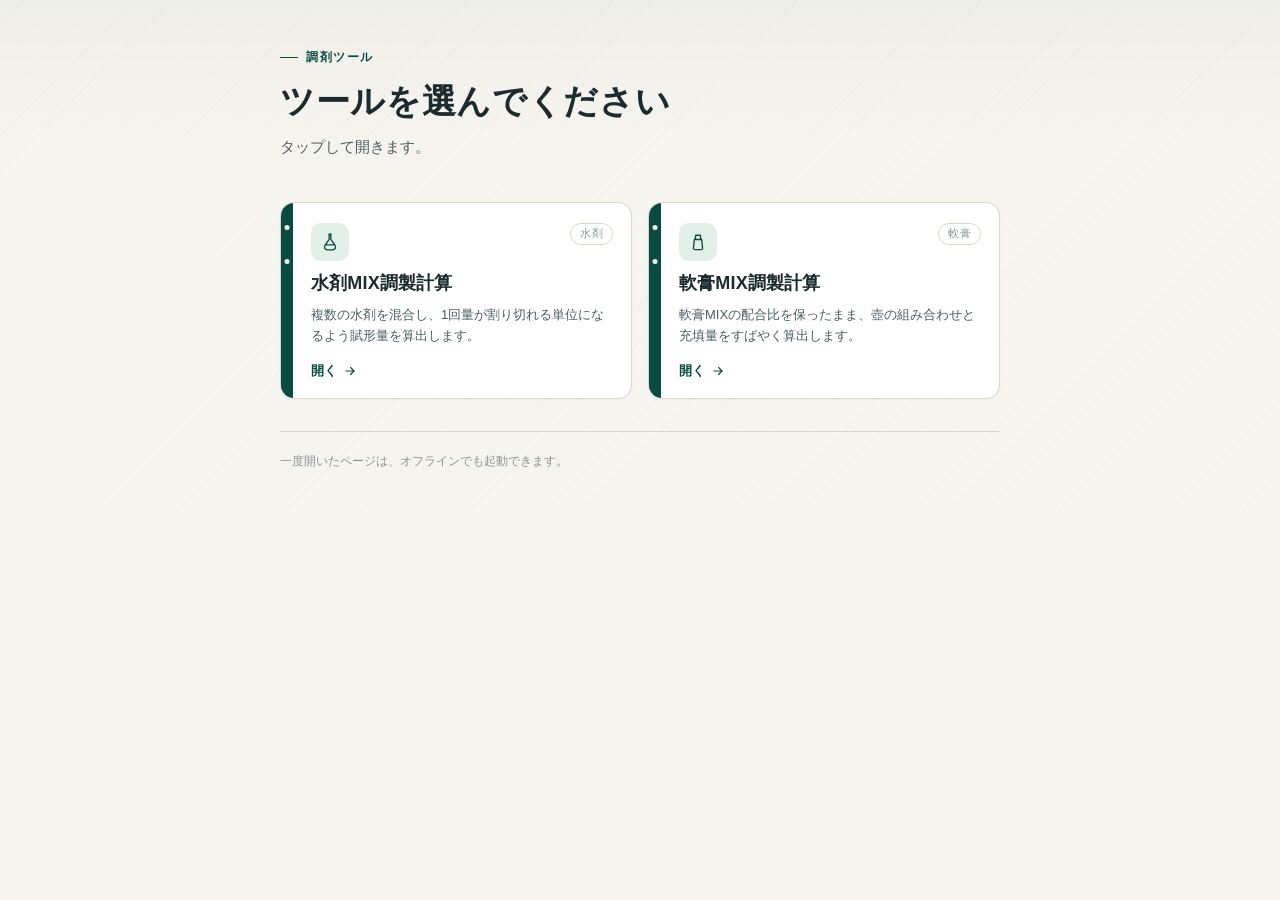
==== commit 54d9c90a: "Add files via upload" ====
--- a/index.html
+++ b/index.html
@@ -3,3037 +3,344 @@
 <head>
 <meta charset="UTF-8">
 <meta name="viewport" content="width=device-width, initial-scale=1.0, maximum-scale=1, user-scalable=no">
-<title>水剤MIX調製計算</title>
-
-<!-- PWA（ホーム画面追加時に独立アプリとして扱われる） -->
-<link rel="manifest" href="manifest.json">
+<title>調剤ツール</title>
 <meta name="theme-color" content="#0a4a40">
-<meta name="mobile-web-app-capable" content="yes">
-<meta name="apple-mobile-web-app-capable" content="yes">
-<meta name="apple-mobile-web-app-status-bar-style" content="black-translucent">
-<meta name="apple-mobile-web-app-title" content="水剤MIX">
-<link rel="apple-touch-icon" href="apple-touch-icon.png">
-<link rel="icon" type="image/png" sizes="192x192" href="icon-192.png">
 <style>
-  :root{
-    --ink:#1c2b2e;
-    --ink-soft:#4b5d60;
-    --paper:#f6f4ee;
-    --panel:#ffffff;
-    --line:#dcd6c8;
-    --accent:#0f6b5c;
-    --accent-soft:#e3efe9;
-    --accent-deep:#0a4a40;
-    --warn:#b5482c;
-    --tap-active:#0f6b5c;
-    --radius:10px;
-    --mono: "SFMono-Regular", Consolas, "Liberation Mono", Menlo, monospace;
+:root{
+  --ink:#1c2b2e;
+  --ink-soft:#4b5d60;
+  --ink-faint:#8a9494;
+  --paper:#f6f4ee;
+  --panel:#ffffff;
+  --line:#dcd6c8;
+  --accent:#0f6b5c;
+  --accent-soft:#e3efe9;
+  --accent-deep:#0a4a40;
+  --radius:14px;
+  --mono: "SFMono-Regular", Consolas, "Liberation Mono", Menlo, monospace;
+}
+*{box-sizing:border-box;}
+html,body{
+  margin:0;padding:0;min-height:100%;
+  background:var(--paper);
+  color:var(--ink);
+  font-family:-apple-system,BlinkMacSystemFont,"Hiragino Sans","Yu Gothic",sans-serif;
+  -webkit-tap-highlight-color:transparent;
+  -webkit-text-size-adjust:100%;
+}
+/* うっすらとした紙の質感（斜めの罫線）。主張しすぎない程度に */
+body{
+  background-image:
+    linear-gradient(180deg, rgba(10,74,64,0.03) 0%, rgba(10,74,64,0) 140px),
+    repeating-linear-gradient(-45deg, rgba(28,43,46,0.015) 0 1px, transparent 1px 26px);
+}
+
+.wrap{
+  max-width:760px;
+  margin:0 auto;
+  padding:44px 20px 40px;
+  display:flex;
+  flex-direction:column;
+}
+
+header{
+  margin-bottom:34px;
+}
+.eyebrow{
+  display:inline-flex;
+  align-items:center;
+  gap:8px;
+  font-size:11.5px;
+  letter-spacing:.14em;
+  color:var(--accent-deep);
+  font-weight:700;
+  margin-bottom:14px;
+}
+.eyebrow::before{
+  content:"";
+  width:18px;height:1.5px;
+  background:var(--accent-deep);
+  display:inline-block;
+}
+h1{
+  font-size:clamp(26px, 6vw, 34px);
+  font-weight:800;
+  letter-spacing:.02em;
+  margin:0 0 10px;
+  color:var(--ink);
+}
+.lead{
+  font-size:14.5px;
+  color:var(--ink-soft);
+  line-height:1.75;
+  margin:0;
+  max-width:46ch;
+}
+
+.shelf{
+  display:grid;
+  grid-template-columns:1fr;
+  gap:16px;
+  margin-top:8px;
+}
+@media (min-width:600px){
+  .shelf{grid-template-columns:1fr 1fr;}
+}
+
+.card{
+  position:relative;
+  display:flex;
+  align-items:stretch;
+  background:var(--panel);
+  border:1px solid var(--line);
+  border-radius:var(--radius);
+  text-decoration:none;
+  color:inherit;
+  overflow:hidden;
+  box-shadow:0 1px 2px rgba(28,43,46,0.04);
+  transition:transform .14s ease, box-shadow .14s ease, border-color .14s ease;
+}
+.card:active{
+  transform:translateY(1px) scale(.996);
+}
+.card:focus-visible{
+  outline:2px solid var(--accent);
+  outline-offset:3px;
+}
+@media (hover:hover){
+  .card:hover{
+    border-color:var(--accent);
+    box-shadow:0 6px 18px rgba(10,74,64,0.10);
   }
-  *{box-sizing:border-box;}
-  html,body{
-    margin:0;padding:0;
-    background:var(--paper);
-    color:var(--ink);
-    font-family:-apple-system,BlinkMacSystemFont,"Hiragino Sans","Yu Gothic",sans-serif;
-    -webkit-tap-highlight-color:transparent;
-  }
-  body{
-    padding:14px 12px 40px;
-    max-width:520px;
-    margin:0 auto;
-  }
-  h1{
-    font-size:15px;
-    letter-spacing:.06em;
-    font-weight:700;
-    color:var(--accent-deep);
-    margin:4px 4px 14px;
-    display:flex;
-    align-items:baseline;
-    gap:8px;
-  }
-  h1 .mark{
-    display:inline-block;
-    width:8px;height:8px;
-    background:var(--accent);
-    border-radius:1px;
-    transform:rotate(45deg);
-  }
-  h1 small{
-    font-size:11px;
-    font-weight:500;
-    color:var(--ink-soft);
-    letter-spacing:.02em;
-  }
-
-  .card{
-    background:var(--panel);
-    border:1px solid var(--line);
-    border-radius:var(--radius);
-    padding:14px;
-    margin-bottom:12px;
-  }
-  .section-label{
-    font-size:11px;
-    font-weight:700;
-    color:var(--ink-soft);
-    letter-spacing:.08em;
-    margin-bottom:8px;
-    display:block;
-  }
-
-  /* --- タップ選択群 (分3, 日数) --- */
-  .tap-row{
-    display:flex;
-    gap:14px;
-    margin-bottom:10px;
-    flex-wrap:wrap;
-  }
-  .tap-group{
-    flex:1;
-    min-width:140px;
-  }
-  .tap-group-title{
-    font-size:11px;
-    color:var(--ink-soft);
-    margin-bottom:6px;
-    font-weight:600;
-  }
-  .tap-chips{
-    display:flex;
-    gap:6px;
-    flex-wrap:wrap;
-    align-items:center;
-  }
-  .chip{
-    border:1px solid var(--line);
-    background:var(--paper);
-    color:var(--ink);
-    font-size:14px;
-    font-weight:600;
-    padding:8px 12px;
-    border-radius:8px;
-    cursor:pointer;
-    min-width:42px;
-    text-align:center;
-    transition:background .12s, color .12s, border-color .12s;
-    user-select:none;
-  }
-  .chip.active{
-    background:var(--tap-active);
-    border-color:var(--tap-active);
-    color:#fff;
-  }
-  .chip:active{transform:scale(.96);}
-  .custom-input-inline{
-    display:flex;
-    align-items:center;
-    gap:4px;
-  }
-  .custom-input-inline input{
-    width:56px;
-    border:1px solid var(--line);
-    border-radius:8px;
-    padding:8px 6px;
-    font-size:14px;
-    font-weight:600;
-    text-align:center;
-    background:#fff;
-    color:var(--ink);
-  }
-  .custom-input-inline input:focus{
-    outline:2px solid var(--accent);
-    outline-offset:1px;
-  }
-  .unit-suffix{font-size:12px;color:var(--ink-soft);}
-
-  /* --- 薬剤カード --- */
-  #drugList{
-    display:flex;
-    flex-direction:column;
-    gap:10px;
-  }
-  .drug-card{
-    border:1.5px solid var(--line);
-    border-left:4px solid var(--accent);
-    border-radius:var(--radius);
-    padding:12px 12px 12px 14px;
-    background:linear-gradient(180deg,#fff,#fdfcf9);
-    position:relative;
-    box-shadow:0 1px 3px rgba(28,43,46,0.06);
-  }
-  .drug-card.is-empty{
-    border-left-color:#d8d2c0;
-  }
-  .drug-card + .drug-card{
-    margin-top:2px;
-  }
-  .drug-head{
-    display:flex;
-    align-items:center;
-    gap:8px;
-    margin-bottom:8px;
-  }
-  .drug-index{
-    font-family:var(--mono);
-    font-size:11px;
-    color:#fff;
-    background:var(--accent);
-    border-radius:5px;
-    padding:2px 6px;
-    font-weight:700;
-  }
-  .drug-name-input{
-    flex:1;
-    border:none;
-    border-bottom:1px solid var(--line);
-    font-size:14px;
-    font-weight:600;
-    padding:4px 26px 4px 2px;
-    background:transparent;
-    color:var(--ink);
-  }
-  .drug-name-input:focus{
-    outline:none;
-    border-bottom:2px solid var(--accent);
-  }
-  .drug-name-input::placeholder{color:#b7b0a0;font-weight:500;}
-  .name-field-wrap{
-    position:relative;
-    flex:1;
-  }
-  .clear-name-btn{
-    position:absolute;
-    right:2px;
-    top:50%;
-    transform:translateY(-50%);
-    border:none;
-    background:transparent;
-    color:#b7ac8f;
-    font-size:14px;
-    line-height:1;
-    padding:4px;
-    cursor:pointer;
-    display:none;
-  }
-  .name-field-wrap.has-value .clear-name-btn{display:block;}
-  .clear-name-btn:active{color:var(--warn);}
-  .remove-btn{
-    position:absolute;
-    top:-9px;
-    right:-9px;
-    width:26px;
-    height:26px;
-    border:1.5px solid #fff;
-    border-radius:50%;
-    background:var(--warn);
-    color:#fff;
-    font-size:13px;
-    line-height:1;
-    padding:0;
-    cursor:pointer;
-    box-shadow:0 1px 3px rgba(0,0,0,0.25);
-    display:flex;
-    align-items:center;
-    justify-content:center;
-    z-index:2;
-  }
-  .remove-btn:active{background:#9a3a24;}
-
-  .name-chips{
-    display:flex;
-    gap:5px;
-    flex-wrap:wrap;
-    margin-bottom:10px;
-  }
-  .name-chip{
-    font-size:11.5px;
-    border:1px solid var(--line);
-    background:var(--paper);
-    color:var(--ink-soft);
-    padding:5px 9px;
-    border-radius:14px;
-    cursor:pointer;
-    user-select:none;
-  }
-  .name-chip:active{background:var(--accent-soft);}
-
-  .dose-row{
-    display:flex;
-    align-items:center;
-    gap:8px;
-    flex-wrap:wrap;
-  }
-  .dose-field{
-    display:flex;
-    align-items:center;
-    gap:6px;
-  }
-  .dose-field label{
-    font-size:12px;
-    color:var(--ink-soft);
-    white-space:nowrap;
-  }
-  .dose-field input{
-    width:70px;
-    border:1px solid var(--line);
-    border-radius:8px;
-    padding:8px 8px;
-    font-size:15px;
-    font-weight:700;
-    text-align:right;
-    background:#fff;
-    color:var(--ink);
-    font-family:var(--mono);
-  }
-  .dose-field input:focus{
-    outline:2px solid var(--accent);
-    outline-offset:1px;
-  }
-  .arrow{
-    color:var(--ink-soft);
-    font-size:13px;
-  }
-  .total-badge{
-    margin-left:auto;
-    font-family:var(--mono);
-    font-size:14px;
-    font-weight:700;
-    color:var(--accent-deep);
-    background:var(--accent-soft);
-    padding:6px 10px;
-    border-radius:8px;
-    white-space:nowrap;
-  }
-  .dose-ref{
-    margin-top:8px;
-    padding:8px 10px;
-    background:#f7f5ee;
-    border:1px solid var(--line);
-    border-radius:7px;
-    font-size:11.5px;
-    line-height:1.7;
-    color:var(--ink-soft);
-  }
-  .dose-ref .ref-line{
-    display:block;
-  }
-  .dose-ref .calc-line{
-    display:block;
-    font-weight:700;
-    color:var(--accent-deep);
-    font-family:var(--mono);
-  }
-  .dose-ref .calc-line.warn{
-    color:var(--warn);
-  }
-  .drug-card.is-empty{
-    opacity:.55;
-  }
-  .empty-tag{
-    font-size:10.5px;
-    color:#b7ac8f;
-    font-weight:600;
-    margin-left:auto;
-  }
-
-  #addDrugBtn{
-    width:100%;
-    border:1.5px dashed var(--line);
-    background:transparent;
-    color:var(--accent-deep);
-    font-size:13.5px;
-    font-weight:700;
-    padding:11px;
-    border-radius:var(--radius);
-    cursor:pointer;
-    margin-top:10px;
-  }
-  #addDrugBtn:active{background:var(--accent-soft);}
-
-  /* --- 候補薬剤リスト編集 --- */
-  .manage-toggle{
-    font-size:11px;
-    color:var(--accent-deep);
-    font-weight:700;
-    cursor:pointer;
-    user-select:none;
-    padding:2px 4px;
-    white-space:nowrap;
-  }
-  .manage-panel{
-    display:none;
-    margin-top:10px;
-    padding-top:10px;
-    border-top:1px dashed var(--line);
-  }
-  .manage-panel.open{display:block;}
-  .manage-list{
-    display:flex;
-    flex-direction:column;
-    gap:6px;
-    margin-bottom:8px;
-  }
-  .manage-item{
-    display:flex;
-    align-items:center;
-    gap:6px;
-  }
-  .manage-item span{
-    flex:1;
-    font-size:12.5px;
-    padding:6px 8px;
-    background:var(--paper);
-    border:1px solid var(--line);
-    border-radius:6px;
-  }
-  .manage-item button{
-    border:none;
-    background:transparent;
-    color:var(--warn);
-    font-size:16px;
-    line-height:1;
-    padding:4px 6px;
-    cursor:pointer;
-  }
-  .manage-add-row{
-    display:flex;
-    gap:6px;
-  }
-  .manage-add-row input{
-    flex:1;
-    border:1px solid var(--line);
-    border-radius:8px;
-    padding:8px 10px;
-    font-size:13px;
-    background:#fff;
-  }
-  .manage-add-row input:focus{
-    outline:2px solid var(--accent);
-    outline-offset:1px;
-  }
-  .manage-add-btn{
-    border:none;
-    background:var(--accent);
-    color:#fff;
-    font-size:13px;
-    font-weight:700;
-    padding:8px 14px;
-    border-radius:8px;
-    cursor:pointer;
-    white-space:nowrap;
-  }
-  .manage-add-btn:active{background:var(--accent-deep);}
-  .manage-empty-note{
-    font-size:11.5px;
-    color:#a49d8c;
-    padding:4px 2px;
-  }
-
-  /* --- 鑑査ルール管理 --- */
-  .rule-card{
-    border:1px solid var(--line);
-    border-radius:8px;
-    padding:10px 11px;
-    margin-bottom:8px;
-    background:var(--paper);
-  }
-  .rule-card-head{
-    display:flex;
-    align-items:center;
-    gap:8px;
-  }
-  .rule-card-name{
-    flex:1;
-    font-size:13px;
-    font-weight:700;
-    color:var(--ink);
-  }
-  .rule-card-type{
-    font-size:10px;
-    font-weight:700;
-    color:var(--accent-deep);
-    background:var(--accent-soft);
-    padding:2px 7px;
-    border-radius:10px;
-    white-space:nowrap;
-  }
-  .rule-card-actions{
-    display:flex;
-    gap:4px;
-  }
-  .rule-card-actions button{
-    border:1px solid var(--line);
-    background:#fff;
-    color:var(--ink-soft);
-    font-size:11px;
-    font-weight:700;
-    padding:5px 9px;
-    border-radius:6px;
-    cursor:pointer;
-  }
-  .rule-card-actions button.rule-delete-btn{
-    color:var(--warn);
-    border-color:#ecb9a4;
-  }
-  .rule-card-summary{
-    font-size:11.5px;
-    color:var(--ink-soft);
-    margin-top:6px;
-    line-height:1.6;
-    font-family:var(--mono);
-  }
-  .rule-add-new-btn{
-    width:100%;
-    border:1.5px dashed var(--accent);
-    background:transparent;
-    color:var(--accent-deep);
-    font-size:13px;
-    font-weight:700;
-    padding:10px;
-    border-radius:8px;
-    cursor:pointer;
-    margin-top:4px;
-  }
-  .rule-add-new-btn:active{background:var(--accent-soft);}
-
-  /* --- 鑑査ルール編集フォーム --- */
-  .rule-form{
-    margin-top:10px;
-    padding:12px;
-    border:1.5px solid var(--accent);
-    border-radius:9px;
-    background:#fff;
-  }
-  .rule-form-title{
-    font-size:12px;
-    font-weight:700;
-    color:var(--accent-deep);
-    margin-bottom:10px;
-  }
-  .rule-form-row{
-    margin-bottom:10px;
-  }
-  .rule-form-row label{
-    display:block;
-    font-size:11.5px;
-    font-weight:600;
-    color:var(--ink-soft);
-    margin-bottom:4px;
-  }
-  .rule-form-row input{
-    width:100%;
-    border:1px solid var(--line);
-    border-radius:7px;
-    padding:8px 9px;
-    font-size:13px;
-    background:#fff;
-    color:var(--ink);
-  }
-  .rule-form-row input:focus{
-    outline:2px solid var(--accent);
-    outline-offset:1px;
-  }
-  .rule-form-2col{
-    display:flex;
-    gap:8px;
-  }
-  .rule-form-2col .rule-form-row{
-    flex:1;
-  }
-  .rule-type-toggle{
-    display:flex;
-    border:1px solid var(--line);
-    border-radius:8px;
-    overflow:hidden;
-  }
-  .rule-type-btn{
-    flex:1;
-    border:none;
-    background:var(--paper);
-    color:var(--ink-soft);
-    font-size:12.5px;
-    font-weight:700;
-    padding:9px;
-    cursor:pointer;
-  }
-  .rule-type-btn.active{
-    background:var(--accent-deep);
-    color:#fff;
-  }
-  .rule-band-item{
-    border:1px solid var(--line);
-    border-radius:8px;
-    padding:9px;
-    margin-bottom:8px;
-    background:var(--paper);
-  }
-  .rule-band-item-head{
-    display:flex;
-    align-items:center;
-    gap:6px;
-    margin-bottom:6px;
-  }
-  .rule-band-item-head span{
-    font-size:11px;
-    font-weight:700;
-    color:var(--ink-soft);
-  }
-  .rule-band-remove-btn{
-    margin-left:auto;
-    border:none;
-    background:transparent;
-    color:var(--warn);
-    font-size:14px;
-    line-height:1;
-    padding:2px 4px;
-    cursor:pointer;
-  }
-  .rule-band-add-btn{
-    width:100%;
-    border:1px dashed var(--line);
-    background:transparent;
-    color:var(--ink-soft);
-    font-size:12px;
-    font-weight:600;
-    padding:8px;
-    border-radius:7px;
-    cursor:pointer;
-    margin-bottom:10px;
-  }
-  .rule-band-add-btn:active{background:#efece1;}
-  .rule-form-actions{
-    display:flex;
-    gap:8px;
-  }
-  .rule-form-save-btn{
-    flex:1;
-    border:none;
-    background:var(--accent);
-    color:#fff;
-    font-size:13px;
-    font-weight:700;
-    padding:10px;
-    border-radius:8px;
-    cursor:pointer;
-  }
-  .rule-form-save-btn:active{background:var(--accent-deep);}
-  .rule-form-cancel-btn{
-    border:1px solid var(--line);
-    background:#fff;
-    color:var(--ink-soft);
-    font-size:13px;
-    font-weight:700;
-    padding:10px 14px;
-    border-radius:8px;
-    cursor:pointer;
-  }
-  .rule-form-error{
-    font-size:11.5px;
-    color:var(--warn);
-    margin-bottom:8px;
-  }
-
-  /* --- 設定のバックアップ・復元 --- */
-  .backup-note{
-    font-size:11.5px;
-    line-height:1.7;
-    color:var(--ink-soft);
-    margin-bottom:10px;
-  }
-  .backup-btn{
-    width:100%;
-    border:1px solid var(--line);
-    background:#fff;
-    color:var(--ink);
-    font-size:13px;
-    font-weight:700;
-    padding:11px;
-    border-radius:8px;
-    cursor:pointer;
-    margin-bottom:8px;
-  }
-  .backup-btn.export{
-    border-color:var(--accent);
-    background:var(--accent-soft);
-    color:var(--accent-deep);
-  }
-  .backup-btn:active{background:#efece1;}
-  .backup-toast{
-    font-size:12px;
-    font-weight:700;
-    color:var(--accent-deep);
-    margin-top:6px;
-    display:none;
-  }
-  .backup-toast.show{display:block;}
-  .backup-toast.error{color:var(--warn);}
-  .defaults-info{
-    margin-top:10px;
-    padding-top:10px;
-    border-top:1px dashed var(--line);
-    font-size:11.5px;
-    color:var(--ink-soft);
-    line-height:1.7;
-  }
-  .section-label-row{
-    display:flex;
-    align-items:center;
-    justify-content:space-between;
-    margin-bottom:8px;
-  }
-  .section-label-row .section-label{margin-bottom:0;}
-
-  /* --- 定型処方プリセット --- */
-  .preset-card{
-    background:var(--panel);
-    border:1px solid var(--line);
-    border-radius:var(--radius);
-    padding:14px;
-    margin-bottom:12px;
-  }
-  .preset-chips{
-    display:flex;
-    gap:6px;
-    flex-wrap:wrap;
-    margin-bottom:4px;
-  }
-  .preset-chip{
-    display:inline-flex;
-    align-items:center;
-    gap:6px;
-    border:1px solid var(--accent);
-    background:var(--accent-soft);
-    color:var(--accent-deep);
-    font-size:13px;
-    font-weight:700;
-    padding:8px 12px;
-    border-radius:20px;
-    cursor:pointer;
-    user-select:none;
-    -webkit-user-select:none;
-  }
-  .preset-chip:active{
-    background:var(--accent);
-    color:#fff;
-  }
-  .preset-chip .preset-meta{
-    font-size:10.5px;
-    font-weight:500;
-    opacity:.75;
-  }
-  .preset-empty-note{
-    font-size:12px;
-    color:#a49d8c;
-    padding:2px 2px 6px;
-  }
-  .save-preset-row{
-    display:flex;
-    gap:6px;
-    margin-top:6px;
-  }
-  .preset-card-select{
-    border:1.5px solid var(--accent);
-    background:linear-gradient(180deg,#fff,var(--accent-soft) 260%);
-  }
-
-  /* --- Rp（処方）タブ --- */
-  .rp-bar{
-    display:flex;
-    align-items:center;
-    gap:6px;
-    margin-bottom:12px;
-    flex-wrap:wrap;
-  }
-  .rp-tabs{
-    display:flex;
-    gap:5px;
-    flex-wrap:wrap;
-    flex:1;
-  }
-  .rp-tab{
-    display:inline-flex;
-    align-items:center;
-    gap:6px;
-    border:1.5px solid var(--line);
-    background:var(--panel);
-    color:var(--ink-soft);
-    font-size:13px;
-    font-weight:700;
-    padding:7px 10px 7px 12px;
-    border-radius:9px;
-    cursor:pointer;
-    user-select:none;
-    -webkit-user-select:none;
-    white-space:nowrap;
-  }
-  .rp-tab.active{
-    border-color:var(--accent-deep);
-    background:var(--accent-deep);
-    color:#fff;
-  }
-  .rp-tab .rp-done-dot{
-    width:6px;height:6px;
-    border-radius:50%;
-    background:#c9c2ac;
-    flex-shrink:0;
-  }
-  .rp-tab.active .rp-done-dot{background:#fff;}
-  .rp-tab.has-content .rp-done-dot{background:var(--accent);}
-  .rp-tab.active.has-content .rp-done-dot{background:#fff;}
-  .rp-tab-close{
-    border:none;
-    background:transparent;
-    color:inherit;
-    opacity:.6;
-    font-size:13px;
-    line-height:1;
-    padding:0 0 0 2px;
-    cursor:pointer;
-  }
-  .rp-add-btn{
-    border:1.5px dashed var(--accent);
-    background:transparent;
-    color:var(--accent-deep);
-    font-size:13px;
-    font-weight:700;
-    padding:7px 11px;
-    border-radius:9px;
-    cursor:pointer;
-    white-space:nowrap;
-  }
-  .rp-add-btn:active{background:var(--accent-soft);}
-  .rp-clear-btn{
-    border:1px solid var(--warn);
-    background:transparent;
-    color:var(--warn);
-    font-size:12.5px;
-    font-weight:700;
-    padding:7px 10px;
-    border-radius:9px;
-    cursor:pointer;
-    white-space:nowrap;
-  }
-  .rp-clear-btn:active{background:#fdf1ec;}
-
-  /* --- 患者情報（年齢・体重） --- */
-  .patient-card{
-    background:var(--panel);
-    border:1px solid var(--line);
-    border-radius:var(--radius);
-    padding:12px 14px;
-    margin-bottom:12px;
-  }
-  .patient-row{
-    display:flex;
-    align-items:center;
-    gap:14px;
-    flex-wrap:wrap;
-  }
-  .patient-field{
-    display:flex;
-    align-items:center;
-    gap:6px;
-  }
-  .patient-field label{
-    font-size:12.5px;
-    color:var(--ink-soft);
-    font-weight:600;
-    white-space:nowrap;
-  }
-  .patient-field input{
-    width:64px;
-    border:1px solid var(--line);
-    border-radius:8px;
-    padding:8px;
-    font-size:15px;
-    font-weight:700;
-    text-align:right;
-    background:#fff;
-    color:var(--ink);
-    font-family:var(--mono);
-  }
-  .patient-field input:focus{
-    outline:2px solid var(--accent);
-    outline-offset:1px;
-  }
-  .patient-note{
-    font-size:11px;
-    color:#a49d8c;
-    margin-left:auto;
-  }
-  .age-unit-toggle{
-    display:flex;
-    border:1px solid var(--line);
-    border-radius:8px;
-    overflow:hidden;
-  }
-  .age-unit-btn{
-    border:none;
-    background:var(--paper);
-    color:var(--ink-soft);
-    font-size:11.5px;
-    font-weight:700;
-    padding:8px 9px;
-    cursor:pointer;
-  }
-  .age-unit-btn.active{
-    background:var(--accent-deep);
-    color:#fff;
-  }
-
-  /* --- 用量タイムライン（期間ごとに用量が変わる薬剤） --- */
-  /* 添付文書の年齢区分は文言が長い（例:「7歳以上15歳未満」）ため横並びだとはみ出す。
-     区分ごとに1行の縦積みにして、幅に関わらず確実に全文表示できるようにする。 */
-  .dose-timeline{
-    margin-top:8px;
-  }
-  .timeline-track{
-    display:flex;
-    flex-direction:column;
-    border-radius:7px;
-    overflow:hidden;
-    border:1px solid var(--line);
-  }
-  .timeline-band{
-    display:flex;
-    flex-wrap:wrap;
-    align-items:baseline;
-    justify-content:space-between;
-    gap:2px 8px;
-    padding:6px 9px;
-    color:var(--ink-soft);
-    background:#efece1;
-    border-bottom:1px solid #fff;
-  }
-  .timeline-band:last-child{border-bottom:none;}
-  .timeline-band.current{
-    background:var(--accent);
-    color:#fff;
-    font-weight:700;
-  }
-  .timeline-band .tb-age{
-    font-weight:700;
-    font-size:11px;
-    white-space:nowrap;
-  }
-  .timeline-band .tb-dose{
-    font-family:var(--mono);
-    font-size:10.5px;
-    text-align:right;
-  }
-  .timeline-band .tb-perday{
-    font-size:9.5px;
-    opacity:.85;
-  }
-
-  /* --- 鑑査結果 --- */
-  .audit-panel{
-    margin-top:12px;
-    padding-top:12px;
-    border-top:1px dashed var(--line);
-  }
-  .audit-title{
-    font-size:11px;
-    font-weight:700;
-    letter-spacing:.08em;
-    color:var(--ink-soft);
-    margin-bottom:8px;
-  }
-  .audit-item{
-    border-radius:8px;
-    padding:10px 11px;
-    margin-bottom:6px;
-    font-size:12.5px;
-    line-height:1.6;
-  }
-  .audit-item.ok{
-    background:var(--accent-soft);
-    border:1px solid #bcd9cd;
-    color:var(--accent-deep);
-  }
-  .audit-item.warn{
-    background:#fdf1ec;
-    border:1px solid #ecb9a4;
-    color:var(--warn);
-  }
-  .audit-item .audit-drug-name{
-    font-weight:700;
-    display:block;
-    margin-bottom:3px;
-  }
-  .audit-item .audit-detail{
-    font-family:var(--mono);
-    font-size:12px;
-  }
-  .audit-empty{
-    font-size:12px;
-    color:#a49d8c;
-  }
-  .save-preset-row input{
-    flex:1;
-    border:1px solid var(--line);
-    border-radius:8px;
-    padding:9px 10px;
-    font-size:13px;
-    background:#fff;
-  }
-  .save-preset-row input:focus{
-    outline:2px solid var(--accent);
-    outline-offset:1px;
-  }
-  .save-preset-btn{
-    border:none;
-    background:var(--accent-deep);
-    color:#fff;
-    font-size:13px;
-    font-weight:700;
-    padding:9px 16px;
-    border-radius:8px;
-    cursor:pointer;
-    white-space:nowrap;
-  }
-  .save-preset-btn:active{background:var(--accent);}
-  .preset-toast{
-    font-size:12px;
-    color:var(--accent-deep);
-    font-weight:700;
-    margin-top:6px;
-    display:none;
-  }
-  .preset-toast.show{display:block;}
-
-  /* --- 賦形設定 --- */
-  .fine-row{
-    display:flex;
-    align-items:center;
-    gap:10px;
-    flex-wrap:wrap;
-  }
-
-  /* --- 結果パネル --- */
-  .result-panel{
-    border:1.5px solid var(--accent-deep);
-    background:linear-gradient(180deg,#fff,var(--accent-soft) 220%);
-    border-radius:var(--radius);
-    padding:16px 14px;
-  }
-  .result-title{
-    font-size:11px;
-    font-weight:700;
-    letter-spacing:.08em;
-    color:var(--accent-deep);
-    margin-bottom:10px;
-    display:flex;
-    justify-content:space-between;
-    align-items:center;
-  }
-  .result-line{
-    display:flex;
-    justify-content:space-between;
-    align-items:flex-start;
-    gap:10px;
-    padding:6px 0;
-    border-bottom:1px dotted var(--line);
-    font-size:13.5px;
-  }
-  .result-line:last-of-type{border-bottom:none;}
-  .result-line .label{
-    color:var(--ink-soft);
-    flex:1;
-    min-width:0;
-  }
-  .result-line .value{
-    font-family:var(--mono);
-    font-weight:700;
-    color:var(--ink);
-    flex-shrink:0;
-    text-align:right;
-    white-space:nowrap;
-  }
-  .result-line .value.value-plain{
-    font-weight:500;
-    color:var(--ink-soft);
-  }
-  .result-line .value-sub{
-    display:block;
-    font-size:11px;
-    font-weight:600;
-    color:var(--ink-soft);
-    margin-top:1px;
-    white-space:nowrap;
-  }
-  /* --- 複数本に分けて調製する場合 --- */
-  .bottle-notice{
-    font-size:12px;
-    line-height:1.6;
-    color:var(--accent-deep);
-    background:var(--accent-soft);
-    border:1px solid #bcd9cd;
-    border-radius:7px;
-    padding:8px 10px;
-    margin-bottom:10px;
-  }
-  .bottle-block{
-    border:1px solid var(--line);
-    border-left:3px solid var(--accent);
-    border-radius:8px;
-    padding:8px 10px;
-    margin-bottom:8px;
-    background:#fdfcf9;
-  }
-  .bottle-head{
-    display:flex;
-    align-items:center;
-    gap:8px;
-    margin-bottom:4px;
-    padding-bottom:5px;
-    border-bottom:1px solid var(--line);
-  }
-  .bottle-no{
-    font-size:12.5px;
-    font-weight:700;
-    color:#fff;
-    background:var(--accent-deep);
-    padding:2px 8px;
-    border-radius:5px;
-  }
-  .bottle-days{
-    font-size:12px;
-    font-weight:700;
-    color:var(--ink);
-  }
-  .bottle-size{
-    margin-left:auto;
-    font-size:11.5px;
-    font-weight:700;
-    color:var(--accent-deep);
-    background:var(--accent-soft);
-    padding:3px 8px;
-    border-radius:10px;
-    white-space:nowrap;
-  }
-  .bottle-grand-total{
-    border-top:1.5px solid var(--accent-deep);
-    border-bottom:none;
-    margin-top:2px;
-    padding-top:8px;
-  }
-  .bottle-grand-total .label{
-    font-weight:700;
-    color:var(--ink);
-  }
-
-  .result-hero{
-    margin-top:10px;
-    padding-top:12px;
-    border-top:2px solid var(--accent-deep);
-    display:flex;
-    justify-content:space-between;
-    align-items:center;
-  }
-  .result-hero .h-label{
-    font-size:13px;
-    font-weight:700;
-    color:var(--accent-deep);
-  }
-  .result-hero .h-value{
-    font-family:var(--mono);
-    font-size:26px;
-    font-weight:800;
-    color:var(--accent-deep);
-  }
-  .result-hero .h-value span{font-size:14px;font-weight:600;}
-  .result-sub{
-    margin-top:4px;
-    font-size:12px;
-    color:var(--ink-soft);
-    text-align:right;
-  }
-
-  .calc-note{
-    margin-top:12px;
-    font-size:11.5px;
-    line-height:1.6;
-    color:var(--ink-soft);
-    background:#fbfaf6;
-    border:1px solid var(--line);
-    border-radius:8px;
-    padding:10px 12px;
-    font-family:var(--mono);
-  }
-  .calc-note b{color:var(--ink);}
-
-  .error-panel{
-    border:1.5px solid var(--warn);
-    background:#fdf1ec;
-    color:var(--warn);
-    border-radius:var(--radius);
-    padding:12px 14px;
-    font-size:13px;
-    font-weight:600;
-  }
-
-  .footer-tip{
-    text-align:center;
-    font-size:11px;
-    color:#a49d8c;
-    margin-top:18px;
-    line-height:1.6;
-  }
+  .card:hover .go{ transform:translateX(3px); }
+}
+@media (prefers-reduced-motion:reduce){
+  .card, .go{ transition:none; }
+}
+
+/* 棚札（シェルフラベル）風のタブ：薬棚の仕切り札を模したサイン */
+.tab{
+  flex:0 0 12px;
+  background:var(--accent-deep);
+  position:relative;
+}
+.tab::after{
+  content:"";
+  position:absolute;
+  left:50%; top:22px;
+  width:5px;height:5px;
+  border-radius:999px;
+  background:var(--paper);
+  transform:translateX(-50%);
+  box-shadow:0 34px 0 var(--paper);
+}
+
+.card-body{
+  flex:1;
+  padding:20px 18px 18px;
+  display:flex;
+  flex-direction:column;
+  gap:10px;
+  min-width:0;
+}
+
+.card-top{
+  display:flex;
+  align-items:flex-start;
+  justify-content:space-between;
+  gap:10px;
+}
+.icon{
+  width:38px;height:38px;
+  flex:0 0 auto;
+  border-radius:10px;
+  background:var(--accent-soft);
+  display:flex;align-items:center;justify-content:center;
+  color:var(--accent-deep);
+}
+.icon svg{width:20px;height:20px;}
+
+.tag{
+  font-family:var(--mono);
+  font-size:10.5px;
+  letter-spacing:.04em;
+  color:var(--ink-faint);
+  border:1px solid var(--line);
+  border-radius:999px;
+  padding:3px 9px;
+  white-space:nowrap;
+}
+
+.card-title{
+  font-size:18px;
+  font-weight:800;
+  color:var(--ink);
+  letter-spacing:.01em;
+}
+.card-desc{
+  font-size:13px;
+  color:var(--ink-soft);
+  line-height:1.6;
+  margin:0;
+}
+
+.go{
+  margin-top:auto;
+  padding-top:6px;
+  display:flex;
+  align-items:center;
+  gap:6px;
+  font-size:12.5px;
+  font-weight:700;
+  color:var(--accent-deep);
+  transition:transform .14s ease;
+}
+.go svg{width:14px;height:14px;}
+
+footer{
+  margin-top:32px;
+  padding-top:20px;
+  border-top:1px solid var(--line);
+  font-size:11.5px;
+  color:var(--ink-faint);
+  line-height:1.7;
+}
+footer a{ color:var(--ink-faint); }
 </style>
 </head>
 <body>
-
-<h1><span class="mark"></span>水剤MIX調製計算<small>Mixture Formulation Calculator</small></h1>
-
-<!-- Rp（処方）タブ -->
-<div class="rp-bar">
-  <div class="rp-tabs" id="rpTabs"></div>
-  <button class="rp-add-btn" id="rpAddBtn" type="button">＋ 次のRp</button>
-  <button class="rp-clear-btn" id="rpClearBtn" type="button">クリア</button>
+<div class="wrap">
+  <header>
+    <div class="eyebrow">調剤ツール</div>
+    <h1>ツールを選んでください</h1>
+    <p class="lead">タップして開きます。</p>
+  </header>
+
+  <div class="shelf" id="shelf"></div>
+
+  <footer>
+    一度開いたページは、オフラインでも起動できます。
+  </footer>
 </div>
 
-<!-- 定型処方（選択） -->
-<div class="preset-card preset-card-select" id="presetSelectCard">
-  <span class="section-label">定型処方（タップで一括入力）</span>
-  <div class="preset-chips" id="presetChips"></div>
-  <div class="preset-empty-note" id="presetEmptyNote">まだ保存された処方はありません。下部の「今の内容を保存」から登録できます。</div>
-  <div class="preset-toast" id="presetToastTop"></div>
-</div>
-
-<!-- 薬剤リスト -->
-<div class="card">
-  <div class="section-label-row">
-    <span class="section-label">薬剤（1日量を入力 → 日数分に自動換算）</span>
-    <span class="manage-toggle" id="manageToggle">候補リストを編集</span>
-  </div>
-  <div class="manage-panel" id="managePanel">
-    <div class="manage-list" id="manageList"></div>
-    <div class="manage-add-row">
-      <input type="text" id="manageAddInput" placeholder="候補に追加する薬剤名">
-      <button class="manage-add-btn" id="manageAddBtn" type="button">追加</button>
-    </div>
-  </div>
-  <div id="drugList"></div>
-  <button id="addDrugBtn" type="button">＋ 薬剤を追加</button>
-</div>
-
-<!-- 賦形設定 -->
-<div class="card">
-  <span class="section-label">賦形（丸め）設定</span>
-  <div class="fine-row">
-    <span style="font-size:12.5px;color:var(--ink-soft);">1回服用量の最小刻み</span>
-    <div class="tap-chips" id="roundChips">
-      <div class="chip" data-val="0.1">0.1ml</div>
-      <div class="chip active" data-val="0.5">0.5ml</div>
-      <div class="chip" data-val="1">1ml</div>
-      <div class="custom-input-inline">
-        <input type="number" inputmode="decimal" id="roundCustom" min="0.01" step="0.01" placeholder="他">
-      </div>
-    </div>
-  </div>
-</div>
-
-<!-- 結果 -->
-<div id="resultArea"></div>
-
-<!-- 分割・日数 -->
-<div class="card">
-  <div class="tap-row">
-    <div class="tap-group">
-      <div class="tap-group-title">分割数（分〇）</div>
-      <div class="tap-chips" id="divChips">
-        <div class="chip" data-val="1">分1</div>
-        <div class="chip" data-val="2">分2</div>
-        <div class="chip active" data-val="3">分3</div>
-        <div class="chip" data-val="4">分4</div>
-        <div class="custom-input-inline">
-          <input type="number" inputmode="numeric" id="divCustom" min="1" step="1" placeholder="他">
-        </div>
-      </div>
-    </div>
-    <div class="tap-group">
-      <div class="tap-group-title">日数</div>
-      <div class="tap-chips" id="dayChips">
-        <div class="chip" data-val="5">5日</div>
-        <div class="chip active" data-val="7">7日</div>
-        <div class="chip" data-val="10">10日</div>
-        <div class="chip" data-val="14">14日</div>
-        <div class="custom-input-inline">
-          <input type="number" inputmode="numeric" id="dayCustom" min="1" step="1" placeholder="他">
-        </div>
-      </div>
-    </div>
-  </div>
-</div>
-
-<!-- 患者情報（年齢・体重） -->
-<div class="patient-card">
-  <div class="patient-row">
-    <div class="patient-field">
-      <label>年齢</label>
-      <input type="number" inputmode="decimal" id="patientAge" min="0" step="0.1" placeholder="—">
-      <div class="age-unit-toggle" id="ageUnitToggle">
-        <button type="button" class="age-unit-btn active" data-unit="year">歳</button>
-        <button type="button" class="age-unit-btn" data-unit="month">ヶ月</button>
-      </div>
-    </div>
-    <div class="patient-field">
-      <label>体重</label>
-      <input type="number" inputmode="decimal" id="patientWeight" min="0" step="0.1" placeholder="—">
-      <span class="unit-suffix">kg</span>
-    </div>
-    <span class="patient-note">未入力でも調製計算は可能。入力すると鑑査が表示されます。</span>
-  </div>
-</div>
-
-<!-- 用量鑑査ルールの管理 -->
-<div class="card">
-  <div class="section-label-row">
-    <span class="section-label">用量鑑査ルール（薬剤の基準値）</span>
-    <span class="manage-toggle" id="ruleManageToggle">編集</span>
-  </div>
-  <div class="manage-panel" id="ruleManagePanel">
-    <div id="ruleList"></div>
-    <button class="rule-add-new-btn" id="ruleAddNewBtn" type="button">＋ 新しい薬剤の鑑査ルールを追加</button>
-    <div id="ruleFormSlot"></div>
-  </div>
-</div>
-
-<!-- 定型処方（保存） -->
-<div class="preset-card">
-  <span class="section-label">今の内容を定型処方として保存</span>
-  <div class="save-preset-row">
-    <input type="text" id="presetNameInput" placeholder="処方名（例：咳止めMIX）">
-    <button class="save-preset-btn" id="savePresetBtn" type="button">今の内容を保存</button>
-  </div>
-  <div class="preset-toast" id="presetToast">保存しました</div>
-</div>
-
-<!-- 設定のバックアップ・復元 -->
-<div class="card">
-  <div class="section-label-row">
-    <span class="section-label">設定のバックアップ・復元</span>
-    <span class="manage-toggle" id="backupToggle">開く</span>
-  </div>
-  <div class="manage-panel" id="backupPanel">
-    <div class="backup-note">定型処方・候補薬剤リスト・鑑査ルール・賦形設定をまとめて保存／復元できます。ブラウザのデータ削除に備え、設定を作り込んだらバックアップを取っておくと安心です。</div>
-    <button class="backup-btn export" id="exportBtn" type="button">設定をファイルに書き出す（バックアップ）</button>
-    <button class="backup-btn" id="importBtn" type="button">バックアップファイルから復元</button>
-    <input type="file" id="importFileInput" accept="application/json,.json" style="display:none;">
-    <div id="defaultsRow"></div>
-    <div class="backup-toast" id="backupToast"></div>
-  </div>
-</div>
-
-<div class="footer-tip">タップは入力を早くするための候補です。<br>すべての値は直接入力・上書きできます。</div>
-
 <script>
-(function(){
-  const STORAGE_KEY = 'mixCalcSettings_v2';
-  const DEFAULT_SUGGESTIONS = ['アスベリン','ムコダイン','ムコソルバン','カロナール','ホクナリン','メジコン','ペリアクチン','アレジオン','ザイザル','クラリチン'];
-
-  // ---------- 薬剤鑑査マスタ ----------
-  // 薬剤名（候補リストの表記と一致させる）ごとに用量ルールを定義。
-  // type: 'weight' … mg/kg/day等の体重換算ルール（製剤濃度と基準量から適正体重を逆算し、実体重と比較）
-  // type: 'age'    … 年齢区分ごとに1回量・1日回数が決まっているルール
-  // これは出荷時デフォルト。実際に参照するのはdrugAuditRules（下でlocalStorageの内容とマージ）。
-  const DEFAULT_DRUG_AUDIT_RULES = {
-    'ムコダイン': {
-      type: 'weight',
-      genericName: 'カルボシステイン',
-      concentration: 50,      // mg/ml（製剤濃度）
-      dosePerKgPerDay: 30,    // mg/kg/day（基準用量）
-      toleranceKg: 5          // 適正体重との許容ズレ幅（±kg）
-    },
-    'ザイザル': {
-      type: 'age',
-      genericName: 'レボセチリジン',
-      bands: [
-        { minAge: 0.5, maxAge: 1,  label: '6ヵ月以上1歳未満', perDoseMl: 2.5, timesPerDay: 1 },
-        { minAge: 1,   maxAge: 7,  label: '1歳以上7歳未満',   perDoseMl: 2.5, timesPerDay: 2 },
-        { minAge: 7,   maxAge: 15, label: '7歳以上15歳未満',  perDoseMl: 5,   timesPerDay: 2 }
-      ]
+'use strict';
+
+/* ============================================================
+   ツール一覧
+   ============================================================
+   新しいアプリを追加したいときは、この配列に1件追加するだけでOK。
+   カードのHTML・CSSは書き換える必要はありません。
+
+   各項目：
+     href     : アプリの場所（例 './mix/'）
+     category : カード右上に出す小さいタグの文字（例 '水剤'）
+     title    : カードの見出し
+     desc     : 1〜2行の説明文
+     icon     : アイコンの種類。下のICONSに用意されているキーを指定。
+                未指定・未登録のキーを指定した場合は自動的に既定アイコンになる。
+*/
+const TOOLS = [
+  {
+    href: './mix/',
+    category: '水剤',
+    title: '水剤MIX調製計算',
+    desc: '複数の水剤を混合し、1回量が割り切れる単位になるよう賦形量を算出します。',
+    icon: 'liquid',
+  },
+  {
+    href: './ontmix/',
+    category: '軟膏',
+    title: '軟膏MIX調製計算',
+    desc: '軟膏MIXの配合比を保ったまま、壺の組み合わせと充填量をすばやく算出します。',
+    icon: 'ointment',
+  },
+  // ここに追加していく。例：
+  // {
+  //   href: './powder/',
+  //   category: '散剤',
+  //   title: '散剤分包計算',
+  //   desc: '散剤の分包量を計算します。',
+  //   icon: 'powder',
+  // },
+];
+
+/* アイコン集。中身は<svg>の中に入れるパス文字列。
+   新しいカテゴリのアイコンを増やしたいときは、ここにキーを追加する。
+   ICONSに無いキーが指定された場合は自動的に 'default' が使われる。 */
+const ICONS = {
+  liquid: '<path d="M10.5 2.5h3M11 3v5.2c0 .5-.15.98-.44 1.38L5.9 16.2A3.5 3.5 0 0 0 8.72 21.5h6.56a3.5 3.5 0 0 0 2.82-5.3l-4.66-6.62A2.5 2.5 0 0 1 13 7.2V3" stroke="currentColor" stroke-width="1.6" stroke-linecap="round" stroke-linejoin="round"/><path d="M7.6 15.5h8.8" stroke="currentColor" stroke-width="1.6" stroke-linecap="round"/>',
+  ointment: '<path d="M8.5 9.2 9.3 4h5.4l.8 5.2" stroke="currentColor" stroke-width="1.6" stroke-linejoin="round"/><path d="M7.6 9h8.8l1.1 10.2a1.8 1.8 0 0 1-1.79 2H8.29a1.8 1.8 0 0 1-1.79-2L7.6 9Z" stroke="currentColor" stroke-width="1.6" stroke-linejoin="round"/><path d="M9 4h6" stroke="currentColor" stroke-width="1.6" stroke-linecap="round"/>',
+  powder: '<path d="M6 14.5c0 3.6 2.7 6 6 6s6-2.4 6-6" stroke="currentColor" stroke-width="1.6" stroke-linecap="round"/><path d="M4.5 14.5h15" stroke="currentColor" stroke-width="1.6" stroke-linecap="round"/><path d="M12 3v6.2M9.3 6.3 12 9l2.7-2.7" stroke="currentColor" stroke-width="1.6" stroke-linecap="round" stroke-linejoin="round"/>',
+  injection: '<path d="m17.5 3.5 3 3M14 7l6 6M4 20l3.2-.6a2 2 0 0 0 1.06-.56L18.2 8.9a1.5 1.5 0 0 0 0-2.12l-1-1a1.5 1.5 0 0 0-2.12 0L5.16 15.74a2 2 0 0 0-.56 1.06L4 20Z" stroke="currentColor" stroke-width="1.6" stroke-linecap="round" stroke-linejoin="round"/>',
+  default: '<rect x="4.5" y="3.5" width="15" height="17" rx="2.2" stroke="currentColor" stroke-width="1.6"/><path d="M8 8h8M8 12h4" stroke="currentColor" stroke-width="1.6" stroke-linecap="round"/>',
+};
+
+const ARROW_SVG = '<path d="M5 12h14M13 6l6 6-6 6" stroke="currentColor" stroke-width="2" stroke-linecap="round" stroke-linejoin="round"/>';
+
+function renderTools(tools) {
+  const shelf = document.getElementById('shelf');
+  shelf.innerHTML = '';
+
+  if (!tools || tools.length === 0) {
+    const empty = document.createElement('p');
+    empty.style.cssText = 'color:var(--ink-faint);font-size:13px;';
+    empty.textContent = 'ツールがまだ登録されていません。';
+    shelf.appendChild(empty);
+    return;
+  }
+
+  tools.forEach(tool => {
+    const card = document.createElement('a');
+    card.className = 'card';
+    card.href = tool.href;
+
+    const tab = document.createElement('div');
+    tab.className = 'tab';
+    card.appendChild(tab);
+
+    const body = document.createElement('div');
+    body.className = 'card-body';
+
+    const top = document.createElement('div');
+    top.className = 'card-top';
+
+    const icon = document.createElement('div');
+    icon.className = 'icon';
+    icon.setAttribute('aria-hidden', 'true');
+    icon.innerHTML = `<svg viewBox="0 0 24 24" fill="none" xmlns="http://www.w3.org/2000/svg">${ICONS[tool.icon] || ICONS.default}</svg>`;
+    top.appendChild(icon);
+
+    if (tool.category) {
+      const tag = document.createElement('span');
+      tag.className = 'tag';
+      tag.textContent = tool.category;
+      top.appendChild(tag);
     }
-  };
-
-  // mlPerKgPerDayはgetterではなく関数として計算する（localStorageのJSON化でgetterは失われるため）
-  function mlPerKgPerDayOf(rule){
-    return rule.dosePerKgPerDay / rule.concentration;
-  }
-
-  const RULES_STORAGE_KEY = 'mixCalcDrugRules_v1';
-
-  function loadCustomRules(){
-    try{
-      const raw = localStorage.getItem(RULES_STORAGE_KEY);
-      return raw ? JSON.parse(raw) : null;
-    }catch(e){ return null; }
-  }
-  function persistRules(){
-    try{
-      localStorage.setItem(RULES_STORAGE_KEY, JSON.stringify(drugAuditRules));
-    }catch(e){ /* ignore */ }
-  }
-
-  // 実際に参照する鑑査ルール本体。保存済みがあればそれを使い、なければデフォルトから複製。
-  let drugAuditRules = loadCustomRules() || JSON.parse(JSON.stringify(DEFAULT_DRUG_AUDIT_RULES));
-
-  function loadSaved(){
-    try{
-      const raw = localStorage.getItem(STORAGE_KEY);
-      if(!raw) return {};
-      return JSON.parse(raw) || {};
-    }catch(e){ return {}; }
-  }
-  function persist(){
-    try{
-      localStorage.setItem(STORAGE_KEY, JSON.stringify({
-        round: state.round,
-        suggestions: NAME_SUGGESTIONS
-      }));
-    }catch(e){ /* ignore */ }
-  }
-
-  const saved = loadSaved();
-
-  const state = {
-    div: 3,
-    days: 7,
-    round: (typeof saved.round === 'number') ? saved.round : 0.5,
-    drugs: [
-      {name:'', perDay: null},
-      {name:'', perDay: null}
-    ]
-  };
-
-  // 患者情報（年齢・体重）。Rpタブを切り替えても共有される、患者単位の値。
-  const patient = {
-    age: null,       // 歳（内部は常にこの単位で保持）
-    weight: null,    // kg
-    ageUnit: 'year'  // 表示単位: 'year' | 'month'（入力欄の見た目だけを切り替える）
-  };
-
-  function freshRpState(){
-    return {
-      div: 3,
-      days: 7,
-      round: state.round, // 丸め幅は施設の運用に近いので前のRpの設定を引き継ぐ
-      drugs: [
-        {name:'', perDay: null},
-        {name:'', perDay: null}
-      ]
-    };
-  }
-
-  function cloneRpState(s){
-    return {
-      div: s.div,
-      days: s.days,
-      round: s.round,
-      drugs: s.drugs.map(d=>({name:d.name, perDay:d.perDay}))
-    };
-  }
-
-  function rpHasContent(s){
-    return s.drugs.some(d => d.perDay != null && !isNaN(d.perDay) && d.perDay > 0);
-  }
-
-  // Rp（処方）リスト。各要素は独立した調製内容のスナップショット。
-  let rpList = [ cloneRpState(state) ];
-  let activeRpIndex = 0;
-
-  let NAME_SUGGESTIONS = (Array.isArray(saved.suggestions) && saved.suggestions.length > 0)
-    ? saved.suggestions.slice()
-    : DEFAULT_SUGGESTIONS.slice();
-
-  // ---------- チップ共通ハンドラ ----------
-  function setupChipGroup(containerId, customInputId, onSelect, initVal){
-    const container = document.getElementById(containerId);
-    const customInput = document.getElementById(customInputId);
-    const chips = Array.from(container.querySelectorAll('.chip'));
-
-    customInput.addEventListener('focus', ()=>{
-      requestAnimationFrame(()=>customInput.select());
-    });
-
-    function selectValue(val, fromCustom){
-      chips.forEach(c=>{
-        const cv = parseFloat(c.dataset.val);
-        c.classList.toggle('active', !fromCustom && cv === val);
-      });
-      if(fromCustom){
-        chips.forEach(c=>c.classList.remove('active'));
-      } else {
-        customInput.value = '';
-      }
-      onSelect(val);
-    }
-
-    chips.forEach(chip=>{
-      chip.addEventListener('click', ()=>{
-        const val = parseFloat(chip.dataset.val);
-        selectValue(val, false);
-      });
-    });
-
-    customInput.addEventListener('input', ()=>{
-      const val = parseFloat(customInput.value);
-      if(!isNaN(val) && val > 0){
-        selectValue(val, true);
-      }
-    });
-
-    return {selectValue};
-  }
-
-  const divGroup = setupChipGroup('divChips','divCustom', (v)=>{ state.div = v; render(); });
-  const dayGroup = setupChipGroup('dayChips','dayCustom', (v)=>{ state.days = v; render(); });
-  const roundGroup = setupChipGroup('roundChips','roundCustom', (v)=>{ state.round = v; persist(); render(); });
-
-  // チップ群のUIを値に合わせて更新（プリセット外の値ならカスタム欄に表示）
-  function syncChipUI(containerId, customInputId, val){
-    const container = document.getElementById(containerId);
-    const customInput = document.getElementById(customInputId);
-    const chips = Array.from(container.querySelectorAll('.chip'));
-    const matched = chips.find(c => parseFloat(c.dataset.val) === val);
-    if(matched){
-      chips.forEach(c=>c.classList.toggle('active', c===matched));
-      customInput.value = '';
-    } else {
-      chips.forEach(c=>c.classList.remove('active'));
-      customInput.value = val;
-    }
-  }
-
-  // 保存されていた丸め幅を反映
-  syncChipUI('roundChips','roundCustom', state.round);
-
-  // ---------- 患者情報（年齢・体重） ----------
-  const patientAgeInput = document.getElementById('patientAge');
-  const patientWeightInput = document.getElementById('patientWeight');
-  const ageUnitToggle = document.getElementById('ageUnitToggle');
-
-  attachSelectOnFocus(patientAgeInput);
-  attachSelectOnFocus(patientWeightInput);
-
-  // 年齢入力欄は表示単位（歳／ヶ月）に応じて値を解釈する。内部(patient.age)は常に「歳」で保持。
-  patientAgeInput.addEventListener('input', (e)=>{
-    const v = parseFloat(e.target.value);
-    if(isNaN(v)){
-      patient.age = null;
-    } else {
-      patient.age = (patient.ageUnit === 'month') ? (v / 12) : v;
-    }
-    updateDrugCardDisplays(); // 薬剤カード内のタイムライン（該当区分マーカー）にも反映
-    renderResult();
+    body.appendChild(top);
+
+    const title = document.createElement('div');
+    title.className = 'card-title';
+    title.textContent = tool.title;
+    body.appendChild(title);
+
+    const desc = document.createElement('p');
+    desc.className = 'card-desc';
+    desc.textContent = tool.desc || '';
+    body.appendChild(desc);
+
+    const go = document.createElement('div');
+    go.className = 'go';
+    go.innerHTML = `開く <svg viewBox="0 0 24 24" fill="none" xmlns="http://www.w3.org/2000/svg">${ARROW_SVG}</svg>`;
+    body.appendChild(go);
+
+    card.appendChild(body);
+    shelf.appendChild(card);
   });
-  patientWeightInput.addEventListener('input', (e)=>{
-    const v = parseFloat(e.target.value);
-    patient.weight = isNaN(v) ? null : v;
-    updateDrugCardDisplays(); // 体重換算表示にも反映
-    renderResult();
-  });
-
-  // 歳／ヶ月の表示切り替え。数値の意味は変えず、入力欄に出す表示だけを変換する。
-  ageUnitToggle.querySelectorAll('.age-unit-btn').forEach(btn=>{
-    btn.addEventListener('click', ()=>{
-      const unit = btn.dataset.unit;
-      if(unit === patient.ageUnit) return;
-      patient.ageUnit = unit;
-      ageUnitToggle.querySelectorAll('.age-unit-btn').forEach(b=>{
-        b.classList.toggle('active', b.dataset.unit === unit);
-      });
-      // 入力欄の表示値を新しい単位に合わせて更新
-      if(patient.age != null && !isNaN(patient.age)){
-        const displayVal = (unit === 'month') ? (patient.age * 12) : patient.age;
-        patientAgeInput.value = formatNum(displayVal);
-      }
-      updateDrugCardDisplays();
-      renderResult();
-    });
-  });
-
-  // タップで即・数値上書きできるよう全選択
-  function attachSelectOnFocus(input){
-    input.addEventListener('focus', ()=>{
-      // わずかに遅延させてOS側のフォーカス処理と競合しないようにする
-      requestAnimationFrame(()=>input.select());
-    });
-  }
-
-  // 現在のstateを、開いているRpのスナップショットへ反映し、Rpタブの表示（完了ドット等）を更新
-  function syncActiveRpSnapshot(){
-    rpList[activeRpIndex] = cloneRpState(state);
-    if(typeof renderRpTabs === 'function'){ renderRpTabs(); }
-  }
-
-  // ---------- 薬剤カード描画 ----------
-  const drugListEl = document.getElementById('drugList');
-  const addDrugBtn = document.getElementById('addDrugBtn');
-
-  // 薬剤カード内に表示する「用量根拠」の短い行を生成（体重・年齢が入力されている場合のみ）
-  // 詳しい鑑査OK/NG判定は結果パネル側のauditDrugで行うため、ここは参考情報の表示のみ。
-  function buildDoseRefLines(name, perDayMl){
-    const rule = drugAuditRules[name];
-    if(!rule) return null;
-
-    // 判定ロジックは結果パネル側のauditDrugと共通化（二重実装を避ける）
-    const auditResult = auditDrug(name, perDayMl);
-    const isWarn = auditResult ? !auditResult.ok : false;
-
-    if(rule.type === 'weight'){
-      const mlPerKgPerDay = mlPerKgPerDayOf(rule);
-      const refLine = `添文：${rule.dosePerKgPerDay}mg/kg/day（製剤${rule.concentration}mg/ml＝${formatNum(mlPerKgPerDay)}ml/kg/day）`;
-      if(perDayMl == null || isNaN(perDayMl) || perDayMl <= 0){
-        return { refLine, calcLine: null, isWarn: false };
-      }
-      const impliedWeight = perDayMl / mlPerKgPerDay;
-      return { refLine, calcLine: `体重換算 ${formatNum(impliedWeight)}kg相当`, isWarn };
-    }
-
-    if(rule.type === 'age'){
-      if(patient.age == null || isNaN(patient.age)){
-        return {
-          refLine: '添文：年齢により1回量・回数が異なります（下記タイムライン参照）',
-          calcLine: null,
-          isWarn: false,
-          timeline: { bands: rule.bands, currentAge: null }
-        };
-      }
-      const band = rule.bands.find(b => patient.age >= b.minAge && patient.age < b.maxAge);
-      const calcLine = band
-        ? `該当区分：${band.label}（1回${formatNum(band.perDoseMl)}mlを1日${band.timesPerDay}回）`
-        : `年齢${formatNum(patient.age)}歳は適応区分外`;
-      return {
-        refLine: '添文：年齢により1回量・回数が異なります（下記タイムライン参照）',
-        calcLine,
-        isWarn,
-        timeline: { bands: rule.bands, currentAge: patient.age }
-      };
-    }
-
-    return null;
-  }
-
-  // 年齢区分ベースの薬剤について、期間ごとの用量をタイムラインとして描画するHTMLを生成。
-  // 添付文書の年齢区分ラベル（label）はそのまま正確な文言で表示する（略記・言い換えはしない）。
-  // 横並びだと正式文言が収まりきらず画面幅からはみ出すため、区分ごとに1行の縦積みで表示する。
-  function buildTimelineHtml(timeline){
-    if(!timeline || !timeline.bands || timeline.bands.length === 0) return '';
-    const bands = timeline.bands;
-
-    const bandsHtml = bands.map(b=>{
-      const isCurrent = timeline.currentAge != null && timeline.currentAge >= b.minAge && timeline.currentAge < b.maxAge;
-      const perDayMl = b.perDoseMl * b.timesPerDay;
-      return `<div class="timeline-band${isCurrent ? ' current' : ''}">
-        <span class="tb-age">${escapeHtml(b.label)}</span>
-        <span class="tb-dose">1回${formatNum(b.perDoseMl)}mlを1日${b.timesPerDay}回<span class="tb-perday">（${formatNum(perDayMl)}ml/day）</span></span>
-      </div>`;
-    }).join('');
-
-    return `<div class="dose-timeline">
-      <div class="timeline-track">${bandsHtml}</div>
-    </div>`;
-  }
-
-  function renderDrugCards(){
-    // フォーカス位置を保存（再描画でフォーカスが飛ばないように）
-    const activeEl = document.activeElement;
-    let restoreInfo = null;
-    if(activeEl && activeEl.classList && activeEl.classList.contains('perday-input')){
-      const allInputs = Array.from(drugListEl.querySelectorAll('.perday-input'));
-      const idxOfActive = allInputs.indexOf(activeEl);
-      if(idxOfActive !== -1){
-        restoreInfo = {
-          type:'perday',
-          idx: idxOfActive,
-          selStart: activeEl.selectionStart,
-          selEnd: activeEl.selectionEnd
-        };
-      }
-    }
-
-    drugListEl.innerHTML = '';
-    state.drugs.forEach((drug, idx)=>{
-      const card = document.createElement('div');
-      const isEmpty = drug.perDay == null || isNaN(drug.perDay) || drug.perDay === 0;
-      card.className = 'drug-card' + (isEmpty ? ' is-empty' : '');
-      card.dataset.idx = idx;
-
-      card.innerHTML = `
-        <div class="drug-head">
-          <span class="drug-index">${idx+1}</span>
-          <div class="name-field-wrap${drug.name ? ' has-value' : ''}">
-            <input class="drug-name-input" type="text" placeholder="薬剤名を入力（任意）" value="${escapeHtml(drug.name)}">
-            <button class="clear-name-btn" type="button" title="薬剤名をクリア">✕</button>
-          </div>
-          <span class="empty-tag" style="${isEmpty ? '' : 'display:none;'}">未入力（対象外）</span>
-        </div>
-        ${state.drugs.length > 1 ? '<button class="remove-btn" type="button" title="このカードを削除">✕</button>' : ''}
-        <div class="name-chips">
-          ${NAME_SUGGESTIONS.map(n=>`<span class="name-chip${drug.name===n ? ' active' : ''}" data-name="${escapeHtml(n)}">${escapeHtml(n)}</span>`).join('')}
-        </div>
-        <div class="dose-row">
-          <div class="dose-field">
-            <label>1日量</label>
-            <input type="number" inputmode="decimal" class="perday-input" min="0" step="0.1" value="${drug.perDay != null ? drug.perDay : ''}" placeholder="0">
-            <span class="unit-suffix">ml</span>
-          </div>
-          <span class="arrow">→ ×${state.days}日 →</span>
-          <span class="total-badge"></span>
-        </div>
-        <div class="dose-ref-slot"></div>
-      `;
-
-      // イベント: 薬剤名
-      const nameInput = card.querySelector('.drug-name-input');
-      const nameWrap = card.querySelector('.name-field-wrap');
-      nameInput.addEventListener('input', (e)=>{
-        drug.name = e.target.value;
-        nameWrap.classList.toggle('has-value', !!drug.name);
-        syncActiveRpSnapshot();
-        updateDrugCardDisplays(); // 薬剤名変更で用量根拠(添文)が変わるため
-      });
-
-      // イベント: 薬剤名クリア（カードはそのまま残し、名前欄だけ空にする）
-      const clearNameBtn = card.querySelector('.clear-name-btn');
-      clearNameBtn.addEventListener('click', ()=>{
-        drug.name = '';
-        nameInput.value = '';
-        nameWrap.classList.remove('has-value');
-        card.querySelectorAll('.name-chip').forEach(c=>c.classList.remove('active'));
-        syncActiveRpSnapshot();
-        updateDrugCardDisplays();
-        nameInput.focus();
-      });
-
-      // イベント: 候補タップ（同じ名前を再タップで解除）
-      card.querySelectorAll('.name-chip').forEach(chip=>{
-        chip.addEventListener('click', ()=>{
-          const name = chip.dataset.name;
-          drug.name = (drug.name === name) ? '' : name;
-          nameInput.value = drug.name;
-          nameWrap.classList.toggle('has-value', !!drug.name);
-          card.querySelectorAll('.name-chip').forEach(c=>{
-            c.classList.toggle('active', c.dataset.name === drug.name && drug.name !== '');
-          });
-          syncActiveRpSnapshot();
-          updateDrugCardDisplays();
-        });
-      });
-
-      // イベント: 1日量
-      // DOM要素（inputそのもの）は再生成せず、合計表示などのテキストだけをその場で更新する。
-      // モバイルの数値キーボードで小数点以下を入力中にinnerHTMLで作り直すと、
-      // 入力途中の値（例: "2.5"の".5"部分）が反映されないことがあるため。
-      const perdayInput = card.querySelector('.perday-input');
-      attachSelectOnFocus(perdayInput);
-      perdayInput.addEventListener('input', (e)=>{
-        const v = parseFloat(e.target.value);
-        drug.perDay = isNaN(v) ? null : v;
-        updateDrugCardDisplays();
-        renderResult();
-        syncActiveRpSnapshot();
-      });
-
-      // イベント: 削除
-      const removeBtn = card.querySelector('.remove-btn');
-      if(removeBtn){
-        removeBtn.addEventListener('click', ()=>{
-          state.drugs.splice(idx,1);
-          renderDrugCards();
-          renderResult();
-          syncActiveRpSnapshot();
-        });
-      }
-
-      drugListEl.appendChild(card);
-    });
-
-    updateDrugCardDisplays();
-
-    // フォーカスを復元
-    if(restoreInfo && restoreInfo.type === 'perday'){
-      const allInputs = Array.from(drugListEl.querySelectorAll('.perday-input'));
-      const target = allInputs[restoreInfo.idx];
-      if(target){
-        target.focus();
-        try{ target.setSelectionRange(restoreInfo.selStart, restoreInfo.selEnd); }catch(e){/* number入力型は非対応の場合あり */}
-      }
-    }
-  }
-
-  // 各薬剤カードの「1日量×日数分」「未入力タグ」「用量根拠（添文）」表示だけを更新する。
-  // input要素そのものは触らないため、入力中の値やカーソル位置、IME状態を壊さない。
-  // ここは各薬剤単独の量を表示する（累積量は結果パネル側の調製手順でのみ表示する）。
-  function updateDrugCardDisplays(){
-    const cards = Array.from(drugListEl.querySelectorAll('.drug-card'));
-    cards.forEach((card, idx)=>{
-      const drug = state.drugs[idx];
-      if(!drug) return;
-      const isEmpty = drug.perDay == null || isNaN(drug.perDay) || drug.perDay === 0;
-      card.classList.toggle('is-empty', isEmpty);
-
-      const emptyTag = card.querySelector('.empty-tag');
-      if(emptyTag) emptyTag.style.display = isEmpty ? '' : 'none';
-
-      const nameWrap = card.querySelector('.name-field-wrap');
-      if(nameWrap) nameWrap.classList.toggle('has-value', !!drug.name);
-
-      const totalForDrug = (!isEmpty) ? (drug.perDay * state.days) : null;
-      const totalLabel = isEmpty ? '—' : formatNum(totalForDrug);
-
-      const badge = card.querySelector('.total-badge');
-      if(badge) badge.textContent = `${totalLabel} ml`;
-
-      const doseRef = buildDoseRefLines(drug.name, drug.perDay);
-      const slot = card.querySelector('.dose-ref-slot');
-      if(slot){
-        if(doseRef){
-          const timelineHtml = doseRef.timeline ? buildTimelineHtml(doseRef.timeline) : '';
-          const calcLineHtml = doseRef.calcLine
-            ? `<span class="calc-line${doseRef.isWarn ? ' warn' : ''}">${doseRef.isWarn ? '⚠ ' : ''}${escapeHtml(doseRef.calcLine)}</span>`
-            : '';
-          slot.innerHTML = `
-            <div class="dose-ref">
-              <span class="ref-line">${escapeHtml(doseRef.refLine)}</span>
-              ${calcLineHtml}
-              ${timelineHtml}
-            </div>`;
-        } else {
-          slot.innerHTML = '';
-        }
-      }
-    });
-  }
-
-  addDrugBtn.addEventListener('click', ()=>{
-    state.drugs.push({name:'', perDay:null});
-    renderDrugCards();
-    renderResult();
-    syncActiveRpSnapshot();
-    // 新しく追加したカードの1日量入力にフォーカス
-    const cards = drugListEl.querySelectorAll('.perday-input');
-    const last = cards[cards.length-1];
-    if(last) last.focus();
-  });
-
-  // ---------- 候補薬剤リストの編集 ----------
-  const manageToggle = document.getElementById('manageToggle');
-  const managePanel = document.getElementById('managePanel');
-  const manageList = document.getElementById('manageList');
-  const manageAddInput = document.getElementById('manageAddInput');
-  const manageAddBtn = document.getElementById('manageAddBtn');
-
-  manageToggle.addEventListener('click', ()=>{
-    const willOpen = !managePanel.classList.contains('open');
-    managePanel.classList.toggle('open', willOpen);
-    manageToggle.textContent = willOpen ? '候補リストを閉じる' : '候補リストを編集';
-    if(willOpen){
-      renderManageList();
-      manageAddInput.focus();
-    }
-  });
-
-  function renderManageList(){
-    if(NAME_SUGGESTIONS.length === 0){
-      manageList.innerHTML = '<div class="manage-empty-note">候補はまだありません。下から追加してください。</div>';
-      return;
-    }
-    manageList.innerHTML = NAME_SUGGESTIONS.map((name, i)=>`
-      <div class="manage-item">
-        <span>${escapeHtml(name)}</span>
-        <button type="button" data-idx="${i}" title="候補から削除">✕</button>
-      </div>
-    `).join('');
-    manageList.querySelectorAll('button').forEach(btn=>{
-      btn.addEventListener('click', ()=>{
-        const i = parseInt(btn.dataset.idx, 10);
-        const name = NAME_SUGGESTIONS[i];
-        const hasRule = !!drugAuditRules[name];
-
-        if(hasRule){
-          const removeRuleToo = confirm(`「${name}」には用量鑑査ルールが登録されています。鑑査ルールも一緒に削除しますか？\n\n「OK」＝候補と鑑査ルールを両方削除\n「キャンセル」＝削除を取りやめる`);
-          if(!removeRuleToo) return; // 鑑査ルールが紐づく場合、候補削除だけを行う操作は認めない（整合性維持のため）
-          delete drugAuditRules[name];
-          persistRules();
-          renderRuleList();
-        }
-
-        NAME_SUGGESTIONS.splice(i,1);
-        persist();
-        renderManageList();
-        renderDrugCards();
-        renderResult();
-      });
-    });
-  }
-
-  function addSuggestion(){
-    const val = manageAddInput.value.trim();
-    if(!val) return;
-    if(NAME_SUGGESTIONS.includes(val)){
-      manageAddInput.value = '';
-      manageAddInput.focus();
-      return;
-    }
-    NAME_SUGGESTIONS.push(val);
-    persist();
-    manageAddInput.value = '';
-    renderManageList();
-    renderDrugCards();
-    renderResult();
-    manageAddInput.focus();
-  }
-
-  manageAddBtn.addEventListener('click', addSuggestion);
-  manageAddInput.addEventListener('keydown', (e)=>{
-    if(e.key === 'Enter'){
-      e.preventDefault();
-      addSuggestion();
-    }
-  });
-
-  function escapeHtml(str){
-    return (str||'').replace(/[&<>"']/g, m=>({'&':'&amp;','<':'&lt;','>':'&gt;','"':'&quot;',"'":'&#39;'}[m]));
-  }
-
-  function formatNum(n){
-    // 小数第2位までで、末尾の不要な0を除去
-    const rounded = Math.round(n * 100) / 100;
-    return rounded.toString();
-  }
-
-  // ---------- 用量鑑査ルールの管理UI ----------
-  const ruleManageToggle = document.getElementById('ruleManageToggle');
-  const ruleManagePanel = document.getElementById('ruleManagePanel');
-  const ruleListEl = document.getElementById('ruleList');
-  const ruleAddNewBtn = document.getElementById('ruleAddNewBtn');
-  const ruleFormSlot = document.getElementById('ruleFormSlot');
-
-  let ruleFormEditingName = null; // 編集中の薬剤名（nullなら新規追加モード）
-  let ruleFormDraft = null;       // フォームの一時データ
-
-  ruleManageToggle.addEventListener('click', ()=>{
-    const willOpen = !ruleManagePanel.classList.contains('open');
-    ruleManagePanel.classList.toggle('open', willOpen);
-    ruleManageToggle.textContent = willOpen ? '閉じる' : '編集';
-    if(willOpen){
-      renderRuleList();
-    } else {
-      closeRuleForm();
-    }
-  });
-
-  function renderRuleList(){
-    const names = Object.keys(drugAuditRules);
-    if(names.length === 0){
-      ruleListEl.innerHTML = '<div class="manage-empty-note">登録済みの鑑査ルールはありません。下のボタンから追加できます。</div>';
-      return;
-    }
-    ruleListEl.innerHTML = names.map(name=>{
-      const rule = drugAuditRules[name];
-      const typeLabel = rule.type === 'weight' ? '体重換算' : '年齢区分';
-      let summary = '';
-      if(rule.type === 'weight'){
-        summary = `${rule.dosePerKgPerDay}mg/kg/day（製剤${rule.concentration}mg/ml）／許容差±${rule.toleranceKg}kg`;
-      } else if(rule.type === 'age'){
-        summary = rule.bands.map(b=>`${b.label}：1回${formatNum(b.perDoseMl)}ml×${b.timesPerDay}回`).join('<br>');
-      }
-      return `<div class="rule-card" data-name="${escapeHtml(name)}">
-        <div class="rule-card-head">
-          <span class="rule-card-name">${escapeHtml(name)}${rule.genericName ? `（${escapeHtml(rule.genericName)}）` : ''}</span>
-          <span class="rule-card-type">${typeLabel}</span>
-        </div>
-        <div class="rule-card-summary">${summary}</div>
-        <div class="rule-card-actions" style="margin-top:8px;">
-          <button type="button" class="rule-edit-btn">編集</button>
-          <button type="button" class="rule-delete-btn">削除</button>
-        </div>
-      </div>`;
-    }).join('');
-
-    ruleListEl.querySelectorAll('.rule-card').forEach(card=>{
-      const name = card.dataset.name;
-      card.querySelector('.rule-edit-btn').addEventListener('click', ()=>{
-        openRuleForm(name);
-      });
-      card.querySelector('.rule-delete-btn').addEventListener('click', ()=>{
-        if(!confirm(`「${name}」の鑑査ルールを削除しますか？（調製計算そのものには影響しません）`)) return;
-        delete drugAuditRules[name];
-        persistRules();
-        renderRuleList();
-        updateDrugCardDisplays();
-        renderResult();
-      });
-    });
-  }
-
-  ruleAddNewBtn.addEventListener('click', ()=>{
-    openRuleForm(null);
-  });
-
-  function closeRuleForm(){
-    ruleFormEditingName = null;
-    ruleFormDraft = null;
-    ruleFormSlot.innerHTML = '';
-  }
-
-  function openRuleForm(name){
-    ruleFormEditingName = name;
-    if(name){
-      // 編集：既存ルールをディープコピーして下書きにする
-      ruleFormDraft = JSON.parse(JSON.stringify(drugAuditRules[name]));
-      ruleFormDraft._name = name;
-    } else {
-      // 新規：年齢区分タイプを初期値にする
-      ruleFormDraft = {
-        _name: '',
-        type: 'age',
-        genericName: '',
-        bands: [
-          { minAge: 0, maxAge: 1, label: '', perDoseMl: null, timesPerDay: null }
-        ]
-      };
-    }
-    renderRuleForm();
-    if(typeof ruleFormSlot.scrollIntoView === 'function'){
-      ruleFormSlot.scrollIntoView({block:'nearest'});
-    }
-  }
-
-  function renderRuleForm(){
-    const d = ruleFormDraft;
-    const isWeight = d.type === 'weight';
-    const isAge = d.type === 'age';
-
-    let bandsHtml = '';
-    if(isAge){
-      bandsHtml = d.bands.map((b, i)=>`
-        <div class="rule-band-item" data-idx="${i}">
-          <div class="rule-band-item-head">
-            <span>区分${i+1}</span>
-            ${d.bands.length > 1 ? '<button type="button" class="rule-band-remove-btn" title="この区分を削除">✕</button>' : ''}
-          </div>
-          <div class="rule-form-row">
-            <label>区分の文言（添付文書の正確な表現で）</label>
-            <input type="text" class="rb-label" value="${escapeHtml(b.label)}" placeholder="例：1歳以上7歳未満">
-          </div>
-          <div class="rule-form-2col">
-            <div class="rule-form-row">
-              <label>下限年齢（歳）</label>
-              <input type="number" inputmode="decimal" class="rb-min" step="0.01" value="${b.minAge != null ? b.minAge : ''}" placeholder="例：1">
-            </div>
-            <div class="rule-form-row">
-              <label>上限年齢（歳・未満）</label>
-              <input type="number" inputmode="decimal" class="rb-max" step="0.01" value="${b.maxAge != null ? b.maxAge : ''}" placeholder="例：7">
-            </div>
-          </div>
-          <div class="rule-form-2col">
-            <div class="rule-form-row">
-              <label>1回量（ml）</label>
-              <input type="number" inputmode="decimal" class="rb-dose" step="0.1" value="${b.perDoseMl != null ? b.perDoseMl : ''}" placeholder="例：2.5">
-            </div>
-            <div class="rule-form-row">
-              <label>1日回数</label>
-              <input type="number" inputmode="numeric" class="rb-times" step="1" value="${b.timesPerDay != null ? b.timesPerDay : ''}" placeholder="例：2">
-            </div>
-          </div>
-        </div>
-      `).join('');
-    }
-
-    ruleFormSlot.innerHTML = `
-      <div class="rule-form">
-        <div class="rule-form-title">${ruleFormEditingName ? `「${escapeHtml(ruleFormEditingName)}」を編集` : '新しい薬剤の鑑査ルールを追加'}</div>
-        <div id="ruleFormError"></div>
-        <div class="rule-form-row">
-          <label>薬剤名（候補リストの表記と一致させてください）</label>
-          <input type="text" id="rfName" value="${escapeHtml(d._name)}" placeholder="例：ムコダイン">
-        </div>
-        <div class="rule-form-row">
-          <label>一般名（任意）</label>
-          <input type="text" id="rfGenericName" value="${escapeHtml(d.genericName || '')}" placeholder="例：カルボシステイン">
-        </div>
-        <div class="rule-form-row">
-          <label>鑑査タイプ</label>
-          <div class="rule-type-toggle">
-            <button type="button" class="rule-type-btn${isWeight ? ' active' : ''}" data-type="weight">体重換算（mg/kg/day）</button>
-            <button type="button" class="rule-type-btn${isAge ? ' active' : ''}" data-type="age">年齢区分</button>
-          </div>
-        </div>
-        <div id="rfTypeFields"></div>
-        <div class="rule-form-actions">
-          <button type="button" class="rule-form-save-btn" id="rfSaveBtn">保存</button>
-          <button type="button" class="rule-form-cancel-btn" id="rfCancelBtn">キャンセル</button>
-        </div>
-      </div>
-    `;
-
-    const typeFieldsEl = document.getElementById('rfTypeFields');
-    if(isWeight){
-      typeFieldsEl.innerHTML = `
-        <div class="rule-form-2col">
-          <div class="rule-form-row">
-            <label>製剤濃度（mg/ml）</label>
-            <input type="number" inputmode="decimal" id="rfConcentration" step="0.1" value="${d.concentration != null ? d.concentration : ''}" placeholder="例：50">
-          </div>
-          <div class="rule-form-row">
-            <label>基準用量（mg/kg/day）</label>
-            <input type="number" inputmode="decimal" id="rfDosePerKg" step="0.1" value="${d.dosePerKgPerDay != null ? d.dosePerKgPerDay : ''}" placeholder="例：30">
-          </div>
-        </div>
-        <div class="rule-form-row">
-          <label>許容差（体重換算との差、±kg）</label>
-          <input type="number" inputmode="decimal" id="rfTolerance" step="0.5" value="${d.toleranceKg != null ? d.toleranceKg : 5}" placeholder="例：5">
-        </div>
-      `;
-    } else if(isAge){
-      typeFieldsEl.innerHTML = `${bandsHtml}<button type="button" class="rule-band-add-btn" id="rfAddBandBtn">＋ 区分を追加</button>`;
-
-      typeFieldsEl.querySelectorAll('.rule-band-item').forEach(item=>{
-        const idx = parseInt(item.dataset.idx, 10);
-        item.querySelector('.rb-label').addEventListener('input', e=>{ d.bands[idx].label = e.target.value; });
-        item.querySelector('.rb-min').addEventListener('input', e=>{ d.bands[idx].minAge = parseFloat(e.target.value); });
-        item.querySelector('.rb-max').addEventListener('input', e=>{ d.bands[idx].maxAge = parseFloat(e.target.value); });
-        item.querySelector('.rb-dose').addEventListener('input', e=>{ d.bands[idx].perDoseMl = parseFloat(e.target.value); });
-        item.querySelector('.rb-times').addEventListener('input', e=>{ d.bands[idx].timesPerDay = parseInt(e.target.value, 10); });
-        const removeBtn = item.querySelector('.rule-band-remove-btn');
-        if(removeBtn){
-          removeBtn.addEventListener('click', ()=>{
-            d.bands.splice(idx, 1);
-            renderRuleForm();
-          });
-        }
-      });
-
-      const addBandBtn = document.getElementById('rfAddBandBtn');
-      if(addBandBtn){
-        addBandBtn.addEventListener('click', ()=>{
-          const lastBand = d.bands[d.bands.length-1];
-          d.bands.push({
-            minAge: lastBand ? lastBand.maxAge : 0,
-            maxAge: null,
-            label: '',
-            perDoseMl: null,
-            timesPerDay: null
-          });
-          renderRuleForm();
-        });
-      }
-    }
-
-    // 共通フィールドのイベント
-    document.getElementById('rfName').addEventListener('input', e=>{ d._name = e.target.value; });
-    document.getElementById('rfGenericName').addEventListener('input', e=>{ d.genericName = e.target.value; });
-
-    if(isWeight){
-      document.getElementById('rfConcentration').addEventListener('input', e=>{ d.concentration = parseFloat(e.target.value); });
-      document.getElementById('rfDosePerKg').addEventListener('input', e=>{ d.dosePerKgPerDay = parseFloat(e.target.value); });
-      document.getElementById('rfTolerance').addEventListener('input', e=>{ d.toleranceKg = parseFloat(e.target.value); });
-    }
-
-    ruleFormSlot.querySelectorAll('.rule-type-btn').forEach(btn=>{
-      btn.addEventListener('click', ()=>{
-        const newType = btn.dataset.type;
-        if(newType === d.type) return;
-        d.type = newType;
-        if(newType === 'weight'){
-          d.concentration = d.concentration || null;
-          d.dosePerKgPerDay = d.dosePerKgPerDay || null;
-          d.toleranceKg = d.toleranceKg || 5;
-          delete d.bands;
-        } else {
-          d.bands = d.bands && d.bands.length ? d.bands : [{ minAge: 0, maxAge: 1, label: '', perDoseMl: null, timesPerDay: null }];
-          delete d.concentration;
-          delete d.dosePerKgPerDay;
-          delete d.toleranceKg;
-        }
-        renderRuleForm();
-      });
-    });
-
-    document.getElementById('rfSaveBtn').addEventListener('click', saveRuleForm);
-    document.getElementById('rfCancelBtn').addEventListener('click', closeRuleForm);
-  }
-
-  function showRuleFormError(msg){
-    document.getElementById('ruleFormError').innerHTML = `<div class="rule-form-error">${escapeHtml(msg)}</div>`;
-  }
-
-  // 鑑査ルールの薬剤名と候補薬剤リストを同期する。
-  // oldName（リネーム前の名前。新規追加ならnull）とnewName（保存後の名前）を受け取る。
-  function syncSuggestionWithRuleName(oldName, newName){
-    let changed = false;
-    if(oldName && oldName !== newName){
-      // リネーム：候補リスト内の旧名を新名に置き換える（候補になければ何もしない）
-      const idx = NAME_SUGGESTIONS.indexOf(oldName);
-      if(idx !== -1){
-        if(NAME_SUGGESTIONS.includes(newName)){
-          // 新名が既に候補にある場合は重複するので旧名だけ削除
-          NAME_SUGGESTIONS.splice(idx, 1);
-        } else {
-          NAME_SUGGESTIONS[idx] = newName;
-        }
-        changed = true;
-      } else if(!NAME_SUGGESTIONS.includes(newName)){
-        // 旧名が候補になかった場合は新名を追加
-        NAME_SUGGESTIONS.push(newName);
-        changed = true;
-      }
-    } else if(!oldName){
-      // 新規追加：候補になければ自動で追加
-      if(!NAME_SUGGESTIONS.includes(newName)){
-        NAME_SUGGESTIONS.push(newName);
-        changed = true;
-      }
-    }
-    if(changed){
-      persist();
-      renderManageList();
-      renderDrugCards(); // 薬剤カード内の候補チップ一覧（name-chip）を再構築して反映
-    }
-  }
-
-  function saveRuleForm(){
-    const d = ruleFormDraft;
-    const name = (d._name || '').trim();
-
-    if(!name){
-      showRuleFormError('薬剤名を入力してください。');
-      return;
-    }
-    if(name !== ruleFormEditingName && drugAuditRules[name]){
-      showRuleFormError(`「${name}」は既に登録されています。別の名前にするか、既存ルールを編集してください。`);
-      return;
-    }
-
-    if(d.type === 'weight'){
-      if(!(d.concentration > 0) || !(d.dosePerKgPerDay > 0)){
-        showRuleFormError('製剤濃度と基準用量は0より大きい数値で入力してください。');
-        return;
-      }
-      const newRule = {
-        type: 'weight',
-        genericName: d.genericName || '',
-        concentration: d.concentration,
-        dosePerKgPerDay: d.dosePerKgPerDay,
-        toleranceKg: (d.toleranceKg > 0) ? d.toleranceKg : 5
-      };
-      if(ruleFormEditingName && ruleFormEditingName !== name){
-        delete drugAuditRules[ruleFormEditingName];
-      }
-      drugAuditRules[name] = newRule;
-    } else {
-      if(!d.bands || d.bands.length === 0){
-        showRuleFormError('年齢区分を少なくとも1つ追加してください。');
-        return;
-      }
-      for(let i=0; i<d.bands.length; i++){
-        const b = d.bands[i];
-        if(!b.label || !b.label.trim()){
-          showRuleFormError(`区分${i+1}：文言を入力してください。`);
-          return;
-        }
-        if(!(b.minAge >= 0) || !(b.maxAge > b.minAge)){
-          showRuleFormError(`区分${i+1}：年齢範囲が不正です（上限は下限より大きくしてください）。`);
-          return;
-        }
-        if(!(b.perDoseMl > 0) || !(b.timesPerDay > 0)){
-          showRuleFormError(`区分${i+1}：1回量・1日回数は0より大きい数値で入力してください。`);
-          return;
-        }
-      }
-      const newRule = {
-        type: 'age',
-        genericName: d.genericName || '',
-        bands: d.bands.map(b=>({
-          minAge: b.minAge, maxAge: b.maxAge, label: b.label.trim(),
-          perDoseMl: b.perDoseMl, timesPerDay: b.timesPerDay
-        }))
-      };
-      if(ruleFormEditingName && ruleFormEditingName !== name){
-        delete drugAuditRules[ruleFormEditingName];
-      }
-      drugAuditRules[name] = newRule;
-    }
-
-    // 候補薬剤リストとの整合性を取る：
-    // - リネームなら旧名を新名に置き換え
-    // - 新規（旧名なし）で候補にまだなければ追加
-    syncSuggestionWithRuleName(ruleFormEditingName, name);
-
-    persistRules();
-    closeRuleForm();
-    renderRuleList();
-    updateDrugCardDisplays();
-    renderResult();
-  }
-
-  // ---------- 用量鑑査 ----------
-  // drugTotals（{name, perDay, total}の配列）と患者情報（年齢・体重）から、
-  // マスタに登録された薬剤について鑑査結果を返す。マスタ未登録の薬剤はスキップ（対象外）。
-  function auditDrug(name, perDayMl){
-    const rule = drugAuditRules[name];
-    if(!rule) return null;
-
-    if(rule.type === 'weight'){
-      if(patient.weight == null || isNaN(patient.weight)) return null; // 体重未入力なら鑑査しない
-      const mlPerKgPerDay = mlPerKgPerDayOf(rule);
-      // 実際の処方量(ml/day)を基準用量(ml/kg/day)で割ると、「体重換算での適正体重」が出る
-      const impliedWeight = perDayMl / mlPerKgPerDay;
-      const diff = impliedWeight - patient.weight;
-      const isWarn = Math.abs(diff) >= rule.toleranceKg;
-      return {
-        name,
-        ok: !isWarn,
-        lines: [
-          `添付文書基準：${rule.dosePerKgPerDay}mg/kg/day（製剤${rule.concentration}mg/ml＝${formatNum(mlPerKgPerDay)}ml/kg/day）`,
-          `処方量：${formatNum(perDayMl)}ml/day → 体重換算 ${formatNum(impliedWeight)}kg相当`,
-          `実体重：${formatNum(patient.weight)}kg（差 ${diff>=0?'+':''}${formatNum(diff)}kg）`
-        ],
-        warnText: isWarn ? `体重換算との差が±${rule.toleranceKg}kg以上あります。処方量をご確認ください。` : null
-      };
-    }
-
-    if(rule.type === 'age'){
-      if(patient.age == null || isNaN(patient.age)) return null; // 年齢未入力なら鑑査しない
-      const band = rule.bands.find(b => patient.age >= b.minAge && patient.age < b.maxAge);
-      if(!band){
-        return {
-          name,
-          ok: false,
-          lines: [`年齢：${formatNum(patient.age)}歳（適応年齢区分外）`],
-          warnText: '登録されている年齢区分（' + rule.bands.map(b=>b.label).join('／') + '）に該当しません。適応をご確認ください。'
-        };
-      }
-      // 実際の1回量を推定：分割数で1日量を割る
-      const actualPerDose = state.div > 0 ? perDayMl / state.div : null;
-      const doseMatches = actualPerDose != null && Math.abs(actualPerDose - band.perDoseMl) < 1e-6;
-      const timesMatches = state.div === band.timesPerDay;
-      const isWarn = !doseMatches || !timesMatches;
-      return {
-        name,
-        ok: !isWarn,
-        lines: [
-          `年齢区分：${band.label}`,
-          `規定用量：1回${formatNum(band.perDoseMl)}mlを1日${band.timesPerDay}回`,
-          `処方内容：1回${actualPerDose!=null?formatNum(actualPerDose):'—'}mlを1日${state.div}回（分${state.div}）`
-        ],
-        warnText: isWarn ? '規定の1回量・回数と一致していません。処方内容をご確認ください。' : null
-      };
-    }
-
-    return null;
-  }
-
-  // ---------- 計算 & 結果描画 ----------
-  const resultArea = document.getElementById('resultArea');
-
-  // ---------- 投薬瓶への分割 ----------
-  // 水剤瓶の規格（ml）。総量がこれを超える場合は複数本に分ける。
-  const BOTTLE_SIZES = [30, 60, 100, 150, 200];
-  const MAX_BOTTLE_ML = 200;
-
-  // 日数をn本に分ける。各本の日数差が最小になる整数配分を返す（例：15日→[8,7]、14日→[5,5,4]）
-  function splitDaysEvenly(days, n){
-    const base = Math.floor(days / n);
-    const rem = days % n;
-    const arr = [];
-    for(let i = 0; i < n; i++){
-      arr.push(base + (i < rem ? 1 : 0));
-    }
-    return arr;
-  }
-
-  // 各本が瓶の最大容量に収まる「最少本数」を決める。
-  // 1回量は変えずに日数で分けるので、各本の総量＝1回量×分割数×その本の日数。
-  function decideBottleSplit(perDoseMl, div, days){
-    for(let n = 1; n <= days; n++){
-      const dayParts = splitDaysEvenly(days, n);
-      if(dayParts.some(d => d <= 0)) continue; // 日数より多くは分けられない
-      const volumes = dayParts.map(d => Math.round(perDoseMl * div * d * 1000) / 1000);
-      if(volumes.every(v => v <= MAX_BOTTLE_ML + 1e-9)){
-        return { count: n, dayParts, volumes };
-      }
-    }
-    // 1日分ですら瓶に収まらない場合（極端な処方）は分割不能として返す
-    return null;
-  }
-
-  // その量が入る最小の瓶を選ぶ
-  function pickBottleSize(volume){
-    return BOTTLE_SIZES.find(b => volume <= b + 1e-9) || null;
-  }
-
-  function renderResult(){
-    const validDrugs = state.drugs.filter(d => d.perDay != null && !isNaN(d.perDay) && d.perDay > 0);
-
-    if(validDrugs.length === 0){
-      resultArea.innerHTML = `<div class="error-panel">薬剤の1日量を入力してください。（空欄の薬剤は自動的に計算対象から除外されます）</div>`;
-      return;
-    }
-    if(state.div <= 0 || state.days <= 0){
-      resultArea.innerHTML = `<div class="error-panel">分割数・日数は1以上を入力してください。</div>`;
-      return;
-    }
-
-    const drugTotals = state.drugs.map(d=>{
-      const perDay = (d.perDay != null && !isNaN(d.perDay)) ? d.perDay : 0;
-      return {
-        name: d.name || '（無名）',
-        perDay: perDay,
-        total: perDay * state.days
-      };
-    }).filter(d => d.total > 0);
-
-    const sumDrugs = drugTotals.reduce((s,d)=>s+d.total, 0);
-    const totalDoses = state.div * state.days; // 総服用回数
-    const perDayTotal = drugTotals.reduce((s,d)=>s+d.perDay, 0); // 1日量合計
-
-    // 1回あたりの理論値（丸め前）
-    const rawPerDose = perDayTotal / state.div;
-
-    // round刻みで切り上げ
-    const roundUnit = state.round;
-    const roundedPerDose = Math.ceil((rawPerDose - 1e-9) / roundUnit) * roundUnit;
-    const roundedPerDoseFixed = Math.round(roundedPerDose * 1000) / 1000;
-
-    // 最終総量 = 1回量 × 総服用回数
-    const finalTotal = Math.round(roundedPerDoseFixed * totalDoses * 1000) / 1000;
-
-    // 賦形に必要な水の量
-    const waterVolume = Math.round((finalTotal - sumDrugs) * 1000) / 1000;
-    const needsWater = waterVolume > 1e-9; // 浮動小数点誤差を考慮し、実質0は「不要」扱い
-
-    // 投薬瓶への分割（総量が瓶の最大容量を超える場合は複数本に分ける）
-    const bottleSplit = decideBottleSplit(roundedPerDoseFixed, state.div, state.days);
-    const bottleCount = bottleSplit ? bottleSplit.count : 1;
-
-    let html = '';
-
-    html += `<div class="result-panel">
-      <div class="result-title"><span>調製手順</span><span>${drugTotals.length}剤MIX / 分${state.div} / ${state.days}日分</span></div>`;
-
-    if(bottleCount > 1 && bottleSplit){
-      // ===== 複数本に分けて調製する場合 =====
-      html += `<div class="bottle-notice">総量${formatNum(finalTotal)}mlのため <b>${bottleCount}本</b>に分けて調製します（1本あたり最大${MAX_BOTTLE_ML}ml）</div>`;
-
-      bottleSplit.dayParts.forEach((partDays, bi)=>{
-        const partTotal = bottleSplit.volumes[bi];
-        const partDrugs = drugTotals.map(d=>({
-          name: d.name,
-          perDay: d.perDay,
-          total: Math.round(d.perDay * partDays * 1000) / 1000
-        }));
-        const partSumDrugs = partDrugs.reduce((s,d)=>s+d.total, 0);
-        const partWater = Math.round((partTotal - partSumDrugs) * 1000) / 1000;
-        const partNeedsWater = partWater > 1e-9;
-        const bottle = pickBottleSize(partTotal);
-
-        html += `<div class="bottle-block">
-          <div class="bottle-head">
-            <span class="bottle-no">${bi+1}本目</span>
-            <span class="bottle-days">${partDays}日分</span>
-            <span class="bottle-size">${bottle ? bottle + 'ml瓶' : '規格外'}</span>
-          </div>`;
-
-        let cum = 0;
-        partDrugs.forEach((d,i)=>{
-          cum += d.total;
-          const subLabel = (i === 0) ? '' : `（薬剤量 ${formatNum(d.total)}ml）`;
-          html += `<div class="result-line">
-            <span class="label">${i+1}. ${escapeHtml(d.name)}（${formatNum(d.perDay)}ml/日）を入れる</span>
-            <span class="value">${formatNum(cum)} ml${subLabel ? `<span class="value-sub">${subLabel}</span>` : ''}</span>
-          </div>`;
-        });
-
-        html += `<div class="result-line">
-          <span class="label">水で賦形して総量</span>
-          <span class="value${partNeedsWater ? '' : ' value-plain'}">${formatNum(partTotal)} ml</span>
-        </div>`;
-
-        html += `<div class="result-line">
-          <span class="label">└ 加える水の量</span>
-          <span class="value${partWater < 0 ? '' : (partNeedsWater ? '' : ' value-plain')}">${partWater < 0 ? '⚠ 負値' : (partNeedsWater ? `${formatNum(partWater)} ml` : '不要（0ml）')}</span>
-        </div>`;
-
-        html += `</div>`;
-      });
-
-      html += `<div class="result-line bottle-grand-total">
-        <span class="label">全${bottleCount}本の合計</span>
-        <span class="value">${formatNum(finalTotal)} ml</span>
-      </div>`;
-
-    } else {
-      // ===== 1本で調製する場合（従来どおり） =====
-      let cumulativeInResult = 0;
-      drugTotals.forEach((d,i)=>{
-        cumulativeInResult += d.total;
-        const subLabel = (i === 0) ? '' : `（薬剤量 ${formatNum(d.total)}ml）`;
-        html += `<div class="result-line">
-          <span class="label">${i+1}. ${escapeHtml(d.name)}（${formatNum(d.perDay)}ml/日）を入れる</span>
-          <span class="value">${formatNum(cumulativeInResult)} ml${subLabel ? `<span class="value-sub">${subLabel}</span>` : ''}</span>
-        </div>`;
-      });
-
-      html += `<div class="result-line">
-        <span class="label">水で賦形して総量</span>
-        <span class="value${needsWater ? '' : ' value-plain'}">${formatNum(finalTotal)} ml</span>
-      </div>`;
-
-      html += `<div class="result-line">
-        <span class="label">└ 加える水の量</span>
-        <span class="value${waterVolume < 0 ? '' : (needsWater ? '' : ' value-plain')}">${waterVolume < 0 ? '⚠ 負値' : (needsWater ? `${formatNum(waterVolume)} ml` : '不要（0ml）')}</span>
-      </div>`;
-
-      const singleBottle = pickBottleSize(finalTotal);
-      if(singleBottle){
-        html += `<div class="result-line">
-          <span class="label">投薬瓶</span>
-          <span class="value value-plain">${singleBottle} ml瓶</span>
-        </div>`;
-      }
-    }
-
-    html += `<div class="result-hero">
-      <span class="h-label">1回服用量</span>
-      <span class="h-value">${formatNum(roundedPerDoseFixed)}<span> ml</span></span>
-    </div>`;
-    html += `<div class="result-sub">総服用回数 ${totalDoses}回（分${state.div} × ${state.days}日）</div>`;
-
-    html += `<div class="calc-note">
-1日量合計 <b>${formatNum(perDayTotal)}ml</b> ÷ 分${state.div} = <b>${formatNum(rawPerDose)}ml</b>
-→ ${roundUnit}ml刻みで切上げ → <b>${formatNum(roundedPerDoseFixed)}ml</b>
-${formatNum(roundedPerDoseFixed)}ml × ${totalDoses}回 = <b>${formatNum(finalTotal)}ml</b>（総量）
-</div>`;
-
-    // ---------- 鑑査パネル ----------
-    // 年齢・体重が両方未入力なら、鑑査セクション自体を表示しない（調製優先の運用に合わせる）
-    const hasPatientInfo = (patient.age != null && !isNaN(patient.age)) || (patient.weight != null && !isNaN(patient.weight));
-    if(hasPatientInfo){
-      const auditResults = drugTotals
-        .map(d => auditDrug(d.name, d.perDay))
-        .filter(r => r !== null);
-
-      html += `<div class="audit-panel">
-        <div class="audit-title">用量鑑査（年齢${patient.age!=null?formatNum(patient.age)+'歳':'—'}／体重${patient.weight!=null?formatNum(patient.weight)+'kg':'—'}）</div>`;
-
-      if(auditResults.length === 0){
-        html += `<div class="audit-empty">登録済みの用量ルールに該当する薬剤がありません（対象：${Object.keys(drugAuditRules).join('、')}）。</div>`;
-      } else {
-        auditResults.forEach(r=>{
-          html += `<div class="audit-item ${r.ok ? 'ok' : 'warn'}">
-            <span class="audit-drug-name">${r.ok ? '✓' : '⚠'} ${escapeHtml(r.name)}</span>
-            <span class="audit-detail">${r.lines.map(escapeHtml).join('<br>')}</span>
-            ${r.warnText ? `<div style="margin-top:5px;font-weight:700;">${escapeHtml(r.warnText)}</div>` : ''}
-          </div>`;
-        });
-      }
-      html += `</div>`;
-    }
-
-    html += `</div>`;
-
-    if(waterVolume < 0){
-      html += `<div class="error-panel" style="margin-top:10px;">薬剤の総量（${formatNum(sumDrugs)}ml）が最終総量（${formatNum(finalTotal)}ml）を超えています。刻み幅や薬剤量を確認してください。</div>`;
-    }
-
-    resultArea.innerHTML = html;
-  }
-
-  // ---------- 定型処方プリセット ----------
-  const PRESET_KEY = 'mixCalcPresets_v1';
-
-  function loadPresets(){
-    try{
-      const raw = localStorage.getItem(PRESET_KEY);
-      const arr = raw ? JSON.parse(raw) : [];
-      return Array.isArray(arr) ? arr : [];
-    }catch(e){ return []; }
-  }
-  function savePresets(list){
-    try{
-      localStorage.setItem(PRESET_KEY, JSON.stringify(list));
-    }catch(e){ /* ignore */ }
-  }
-
-  let presets = loadPresets();
-
-  const presetChipsEl = document.getElementById('presetChips');
-  const presetEmptyNote = document.getElementById('presetEmptyNote');
-  const presetNameInput = document.getElementById('presetNameInput');
-  const savePresetBtn = document.getElementById('savePresetBtn');
-  const presetToast = document.getElementById('presetToast');
-  const presetToastTop = document.getElementById('presetToastTop');
-
-  function showToast(el, text, duration){
-    if(!el) return;
-    el.textContent = text;
-    el.classList.add('show');
-    setTimeout(()=>el.classList.remove('show'), duration || 1800);
-  }
-
-  function renderPresetChips(){
-    presetEmptyNote.style.display = presets.length === 0 ? 'block' : 'none';
-    presetChipsEl.innerHTML = presets.map((p, i)=>{
-      const drugCount = p.drugs.filter(d=>d.perDay>0).length;
-      return `<span class="preset-chip" data-idx="${i}">${escapeHtml(p.name)}<span class="preset-meta">分${p.div}・${p.days}日・${drugCount}剤</span></span>`;
-    }).join('');
-
-    // タップ = 適用、長押し = 削除
-    presetChipsEl.querySelectorAll('.preset-chip').forEach(chip=>{
-      let pressTimer = null;
-      let longPressed = false;
-
-      const startPress = ()=>{
-        longPressed = false;
-        pressTimer = setTimeout(()=>{
-          longPressed = true;
-          const idx = parseInt(chip.dataset.idx, 10);
-          if(confirm(`「${presets[idx].name}」を削除しますか？`)){
-            presets.splice(idx,1);
-            savePresets(presets);
-            renderPresetChips();
-          }
-        }, 600);
-      };
-      const cancelPress = ()=>{
-        if(pressTimer){ clearTimeout(pressTimer); pressTimer = null; }
-      };
-
-      chip.addEventListener('touchstart', startPress, {passive:true});
-      chip.addEventListener('touchend', cancelPress);
-      chip.addEventListener('touchmove', cancelPress);
-      chip.addEventListener('mousedown', startPress);
-      chip.addEventListener('mouseup', cancelPress);
-      chip.addEventListener('mouseleave', cancelPress);
-
-      chip.addEventListener('click', ()=>{
-        if(longPressed) return; // 長押し削除の直後のクリックは無視
-        const idx = parseInt(chip.dataset.idx, 10);
-        applyPreset(presets[idx]);
-      });
-    });
-  }
-
-  function applyPreset(preset){
-    state.div = preset.div;
-    state.days = preset.days;
-    state.round = preset.round;
-    state.drugs = preset.drugs.map(d=>({name:d.name, perDay:d.perDay}));
-    // 最低2枠は維持（空欄でも追加ボタンを押す手間を省く）
-    while(state.drugs.length < 2){ state.drugs.push({name:'', perDay:null}); }
-
-    syncChipUI('divChips','divCustom', state.div);
-    syncChipUI('dayChips','dayCustom', state.days);
-    syncChipUI('roundChips','roundCustom', state.round);
-    persist();
-    render();
-
-    showToast(presetToastTop, `「${preset.name}」を適用しました`);
-  }
-
-  function saveCurrentAsPreset(){
-    const name = presetNameInput.value.trim();
-    if(!name){
-      presetNameInput.focus();
-      return;
-    }
-    const validDrugs = state.drugs.filter(d => d.perDay != null && !isNaN(d.perDay) && d.perDay > 0);
-    if(validDrugs.length === 0){
-      showToast(presetToast, '薬剤の1日量を入力してから保存してください', 2200);
-      return;
-    }
-    const newPreset = {
-      name,
-      div: state.div,
-      days: state.days,
-      round: state.round,
-      drugs: validDrugs.map(d=>({name:d.name, perDay:d.perDay}))
-    };
-    // 同名があれば上書き
-    const existingIdx = presets.findIndex(p=>p.name === name);
-    if(existingIdx !== -1){
-      presets[existingIdx] = newPreset;
-    } else {
-      presets.push(newPreset);
-    }
-    savePresets(presets);
-    presetNameInput.value = '';
-    renderPresetChips();
-
-    showToast(presetToast, `「${name}」を保存しました`);
-  }
-
-  savePresetBtn.addEventListener('click', saveCurrentAsPreset);
-  presetNameInput.addEventListener('keydown', (e)=>{
-    if(e.key === 'Enter'){
-      e.preventDefault();
-      saveCurrentAsPreset();
-    }
-  });
-
-  renderPresetChips();
-
-  function render(){
-    // 現在のstateを、開いているRpのスナップショットへ同期
-    rpList[activeRpIndex] = cloneRpState(state);
-    renderRpTabs();
-    renderDrugCards();
-    renderResult();
-  }
-
-  // ---------- Rp（処方）タブ ----------
-  const rpTabsEl = document.getElementById('rpTabs');
-  const rpAddBtn = document.getElementById('rpAddBtn');
-  const rpClearBtn = document.getElementById('rpClearBtn');
-
-  function renderRpTabs(){
-    rpTabsEl.innerHTML = rpList.map((rp, i)=>{
-      const hasContent = rpHasContent(rp);
-      const isActive = i === activeRpIndex;
-      const closeBtn = rpList.length > 1
-        ? `<button class="rp-tab-close" data-idx="${i}" title="このRpを削除">✕</button>`
-        : '';
-      return `<span class="rp-tab${isActive?' active':''}${hasContent?' has-content':''}" data-idx="${i}">
-        <span class="rp-done-dot"></span>Rp${i+1}${closeBtn}
-      </span>`;
-    }).join('');
-
-    rpTabsEl.querySelectorAll('.rp-tab').forEach(tab=>{
-      tab.addEventListener('click', (e)=>{
-        // ✕ボタンのクリックはタブ切り替えと分離
-        if(e.target.classList.contains('rp-tab-close')) return;
-        const idx = parseInt(tab.dataset.idx, 10);
-        switchToRp(idx);
-      });
-    });
-    rpTabsEl.querySelectorAll('.rp-tab-close').forEach(btn=>{
-      btn.addEventListener('click', (e)=>{
-        e.stopPropagation();
-        const idx = parseInt(btn.dataset.idx, 10);
-        removeRp(idx);
-      });
-    });
-  }
-
-  function switchToRp(idx){
-    if(idx === activeRpIndex) return;
-    // 今のRpの内容を保存してから切り替え
-    rpList[activeRpIndex] = cloneRpState(state);
-
-    const target = cloneRpState(rpList[idx]);
-    state.div = target.div;
-    state.days = target.days;
-    state.round = target.round;
-    state.drugs = target.drugs;
-    activeRpIndex = idx;
-
-    syncChipUI('divChips','divCustom', state.div);
-    syncChipUI('dayChips','dayCustom', state.days);
-    syncChipUI('roundChips','roundCustom', state.round);
-    render();
-
-    const firstInput = drugListEl.querySelector('.perday-input');
-    if(firstInput) firstInput.focus();
-  }
-
-  function removeRp(idx){
-    if(rpList.length <= 1) return;
-    const label = `Rp${idx+1}`;
-    if(!confirm(`${label}の入力内容を削除しますか？`)) return;
-
-    rpList.splice(idx, 1);
-    if(activeRpIndex === idx){
-      // 削除したRpが開いていた場合、隣（なければ最後）に移動
-      const newIdx = Math.min(idx, rpList.length - 1);
-      activeRpIndex = 0; // switchToRpの「今開いてるRpを保存」処理を避けるため一旦0扱いしてから正しい値へ
-      const target = cloneRpState(rpList[newIdx]);
-      state.div = target.div;
-      state.days = target.days;
-      state.round = target.round;
-      state.drugs = target.drugs;
-      activeRpIndex = newIdx;
-      syncChipUI('divChips','divCustom', state.div);
-      syncChipUI('dayChips','dayCustom', state.days);
-      syncChipUI('roundChips','roundCustom', state.round);
-    } else if(activeRpIndex > idx){
-      activeRpIndex -= 1;
-    }
-    render();
-  }
-
-  rpAddBtn.addEventListener('click', ()=>{
-    // 今のRpを保存してから、新しい空のRpを追加して切り替え
-    rpList[activeRpIndex] = cloneRpState(state);
-    const newRp = freshRpState();
-    rpList.push(newRp);
-    activeRpIndex = rpList.length - 1;
-
-    state.div = newRp.div;
-    state.days = newRp.days;
-    state.round = newRp.round;
-    state.drugs = newRp.drugs;
-
-    syncChipUI('divChips','divCustom', state.div);
-    syncChipUI('dayChips','dayCustom', state.days);
-    syncChipUI('roundChips','roundCustom', state.round);
-    render();
-
-    const firstInput = drugListEl.querySelector('.perday-input');
-    if(firstInput) firstInput.focus();
-  });
-
-  rpClearBtn.addEventListener('click', ()=>{
-    const hasContent = rpHasContent(state);
-    if(hasContent && !confirm(`Rp${activeRpIndex+1}の入力内容をクリアしますか？（他のRpの内容は残ります）`)) return;
-
-    const cleared = freshRpState();
-    state.div = cleared.div;
-    state.days = cleared.days;
-    state.round = cleared.round;
-    state.drugs = cleared.drugs;
-    rpList[activeRpIndex] = cloneRpState(state);
-
-    syncChipUI('divChips','divCustom', state.div);
-    syncChipUI('dayChips','dayCustom', state.days);
-    syncChipUI('roundChips','roundCustom', state.round);
-    render();
-
-    const firstInput = drugListEl.querySelector('.perday-input');
-    if(firstInput) firstInput.focus();
-  });
-
-  render();
-
-  // 初回ロード時、1つ目の薬剤の1日量入力に自動フォーカス（入力を即座に始められるように）
-  const firstInput = drugListEl.querySelector('.perday-input');
-  if(firstInput) firstInput.focus();
-
-  // ---------- 設定のバックアップ・復元 ----------
-  const BACKUP_FORMAT = 'mixCalcBackup';
-  const BACKUP_VERSION = 1;
-
-  const backupToggle = document.getElementById('backupToggle');
-  const backupPanel = document.getElementById('backupPanel');
-  const exportBtn = document.getElementById('exportBtn');
-  const importBtn = document.getElementById('importBtn');
-  const importFileInput = document.getElementById('importFileInput');
-  const backupToast = document.getElementById('backupToast');
-  const defaultsRow = document.getElementById('defaultsRow');
-
-  backupToggle.addEventListener('click', ()=>{
-    const willOpen = !backupPanel.classList.contains('open');
-    backupPanel.classList.toggle('open', willOpen);
-    backupToggle.textContent = willOpen ? '閉じる' : '開く';
-  });
-
-  function showBackupToast(msg, isError){
-    backupToast.textContent = msg;
-    backupToast.classList.toggle('error', !!isError);
-    backupToast.classList.add('show');
-    setTimeout(()=>backupToast.classList.remove('show'), 3000);
-  }
-
-  // 現在の全設定を1つのオブジェクトにまとめる
-  function collectSettings(){
-    return {
-      format: BACKUP_FORMAT,
-      version: BACKUP_VERSION,
-      exportedAt: new Date().toISOString(),
-      round: state.round,
-      suggestions: NAME_SUGGESTIONS,
-      drugAuditRules: drugAuditRules,
-      presets: presets
-    };
-  }
-
-  // 設定オブジェクトをアプリに反映する。
-  // mode: 'replace'（全置き換え） | 'merge'（既存を残しつつ追加）
-  function applySettings(data, mode){
-    if(!data || typeof data !== 'object') return false;
-
-    if(mode === 'replace'){
-      if(typeof data.round === 'number' && data.round > 0){
-        state.round = data.round;
-      }
-      if(Array.isArray(data.suggestions)){
-        NAME_SUGGESTIONS = data.suggestions.slice();
-      }
-      if(data.drugAuditRules && typeof data.drugAuditRules === 'object'){
-        drugAuditRules = JSON.parse(JSON.stringify(data.drugAuditRules));
-      }
-      if(Array.isArray(data.presets)){
-        presets = JSON.parse(JSON.stringify(data.presets));
-      }
-    } else {
-      // マージ：既存にないものだけ追加する（今使っている設定を壊さない）
-      if(Array.isArray(data.suggestions)){
-        data.suggestions.forEach(n=>{
-          if(!NAME_SUGGESTIONS.includes(n)) NAME_SUGGESTIONS.push(n);
-        });
-      }
-      if(data.drugAuditRules && typeof data.drugAuditRules === 'object'){
-        Object.keys(data.drugAuditRules).forEach(name=>{
-          if(!drugAuditRules[name]){
-            drugAuditRules[name] = JSON.parse(JSON.stringify(data.drugAuditRules[name]));
-          }
-        });
-      }
-      if(Array.isArray(data.presets)){
-        data.presets.forEach(p=>{
-          if(!presets.some(existing => existing.name === p.name)){
-            presets.push(JSON.parse(JSON.stringify(p)));
-          }
-        });
-      }
-    }
-
-    // 保存して画面に反映
-    persist();
-    persistRules();
-    savePresets(presets);
-    syncChipUI('roundChips','roundCustom', state.round);
-    renderManageList();
-    renderRuleList();
-    renderPresetChips();
-    render();
-    return true;
-  }
-
-  // 書き出し
-  exportBtn.addEventListener('click', ()=>{
-    try{
-      const data = collectSettings();
-      const json = JSON.stringify(data, null, 2);
-      const blob = new Blob([json], {type:'application/json'});
-      const url = URL.createObjectURL(blob);
-      const a = document.createElement('a');
-      const stamp = new Date().toISOString().slice(0,10).replace(/-/g,'');
-      a.href = url;
-      a.download = `水剤MIX調製計算_設定_${stamp}.json`;
-      document.body.appendChild(a);
-      a.click();
-      document.body.removeChild(a);
-      setTimeout(()=>URL.revokeObjectURL(url), 1000);
-      showBackupToast('設定を書き出しました。');
-    }catch(e){
-      showBackupToast('書き出しに失敗しました。', true);
-    }
-  });
-
-  // 復元
-  importBtn.addEventListener('click', ()=>{
-    importFileInput.click();
-  });
-
-  importFileInput.addEventListener('change', (e)=>{
-    const file = e.target.files && e.target.files[0];
-    if(!file) return;
-    const reader = new FileReader();
-    reader.onload = ()=>{
-      let data = null;
-      try{
-        data = JSON.parse(reader.result);
-      }catch(err){
-        showBackupToast('ファイルを読み込めませんでした（JSON形式ではありません）。', true);
-        importFileInput.value = '';
-        return;
-      }
-      if(!data || data.format !== BACKUP_FORMAT){
-        showBackupToast('このアプリのバックアップファイルではないようです。', true);
-        importFileInput.value = '';
-        return;
-      }
-      const replace = confirm(
-        '復元方法を選んでください。\n\n' +
-        '「OK」＝すべて置き換える（今の設定は破棄されます）\n' +
-        '「キャンセル」＝追加のみ（今の設定は残し、ファイル側にしかないものを足します）'
-      );
-      applySettings(data, replace ? 'replace' : 'merge');
-      showBackupToast(replace ? '設定を復元しました（置き換え）。' : '設定を追加しました（マージ）。');
-      importFileInput.value = '';
-    };
-    reader.readAsText(file);
-  });
-
-  // ---------- リポジトリ同梱の初期設定（defaults.json）----------
-  // アプリと同じ場所に defaults.json があれば読み込む。
-  // ・localStorageが空（初回利用）の場合のみ自動で初期値として採用する
-  // ・既に使い込んでいる端末の設定は勝手に上書きしない
-  // ・ファイルが無い場合は何もしない（ローカルファイル単体での利用でも壊れない）
-  let fetchedDefaults = null;
-
-  function isFirstRun(){
-    return !localStorage.getItem(STORAGE_KEY)
-        && !localStorage.getItem(RULES_STORAGE_KEY)
-        && !localStorage.getItem(PRESET_KEY);
-  }
-
-  function renderDefaultsRow(){
-    if(!fetchedDefaults){
-      defaultsRow.innerHTML = '';
-      return;
-    }
-    const count = {
-      presets: Array.isArray(fetchedDefaults.presets) ? fetchedDefaults.presets.length : 0,
-      rules: fetchedDefaults.drugAuditRules ? Object.keys(fetchedDefaults.drugAuditRules).length : 0,
-      names: Array.isArray(fetchedDefaults.suggestions) ? fetchedDefaults.suggestions.length : 0
-    };
-    defaultsRow.innerHTML = `
-      <div class="defaults-info">
-        共有の初期設定（defaults.json）が見つかりました。<br>
-        定型処方${count.presets}件／鑑査ルール${count.rules}件／候補薬剤${count.names}件
-      </div>
-      <button class="backup-btn" id="applyDefaultsBtn" type="button" style="margin-top:8px;">共有の初期設定を取り込む</button>
-    `;
-    const btn = document.getElementById('applyDefaultsBtn');
-    if(btn){
-      btn.addEventListener('click', ()=>{
-        const replace = confirm(
-          '共有の初期設定を取り込みます。\n\n' +
-          '「OK」＝すべて置き換える（この端末の設定は破棄されます）\n' +
-          '「キャンセル」＝追加のみ（この端末の設定は残します）'
-        );
-        applySettings(fetchedDefaults, replace ? 'replace' : 'merge');
-        showBackupToast(replace ? '共有の初期設定を取り込みました（置き換え）。' : '共有の初期設定を追加しました（マージ）。');
-      });
-    }
-  }
-
-  (function loadDefaultsJson(){
-    // file:// で開いた場合はfetchが失敗することがあるが、その場合は静かに無視する
-    fetch('defaults.json', {cache:'no-store'})
-      .then(res => res.ok ? res.json() : null)
-      .then(data => {
-        if(!data || data.format !== BACKUP_FORMAT) return;
-        fetchedDefaults = data;
-        if(isFirstRun()){
-          // 初回利用時のみ自動適用（既存設定がある端末では何もしない）
-          applySettings(data, 'replace');
-        }
-        renderDefaultsRow();
-      })
-      .catch(()=>{ /* defaults.jsonが無い運用でも正常動作させる */ });
-  })();
-})();
+}
+
+renderTools(TOOLS);
 </script>
-
-<script>
-// Service Worker登録（オフライン起動とPWA化のため）
-// file:// で開いた場合は登録できないので、その場合は静かに無視する。
-if ('serviceWorker' in navigator && location.protocol.startsWith('http')) {
-  window.addEventListener('load', function () {
-    navigator.serviceWorker.register('sw.js').catch(function () {
-      /* 登録できなくてもアプリ自体は通常どおり動作する */
-    });
-  });
-}
-</script>
-
 </body>
 </html>
+
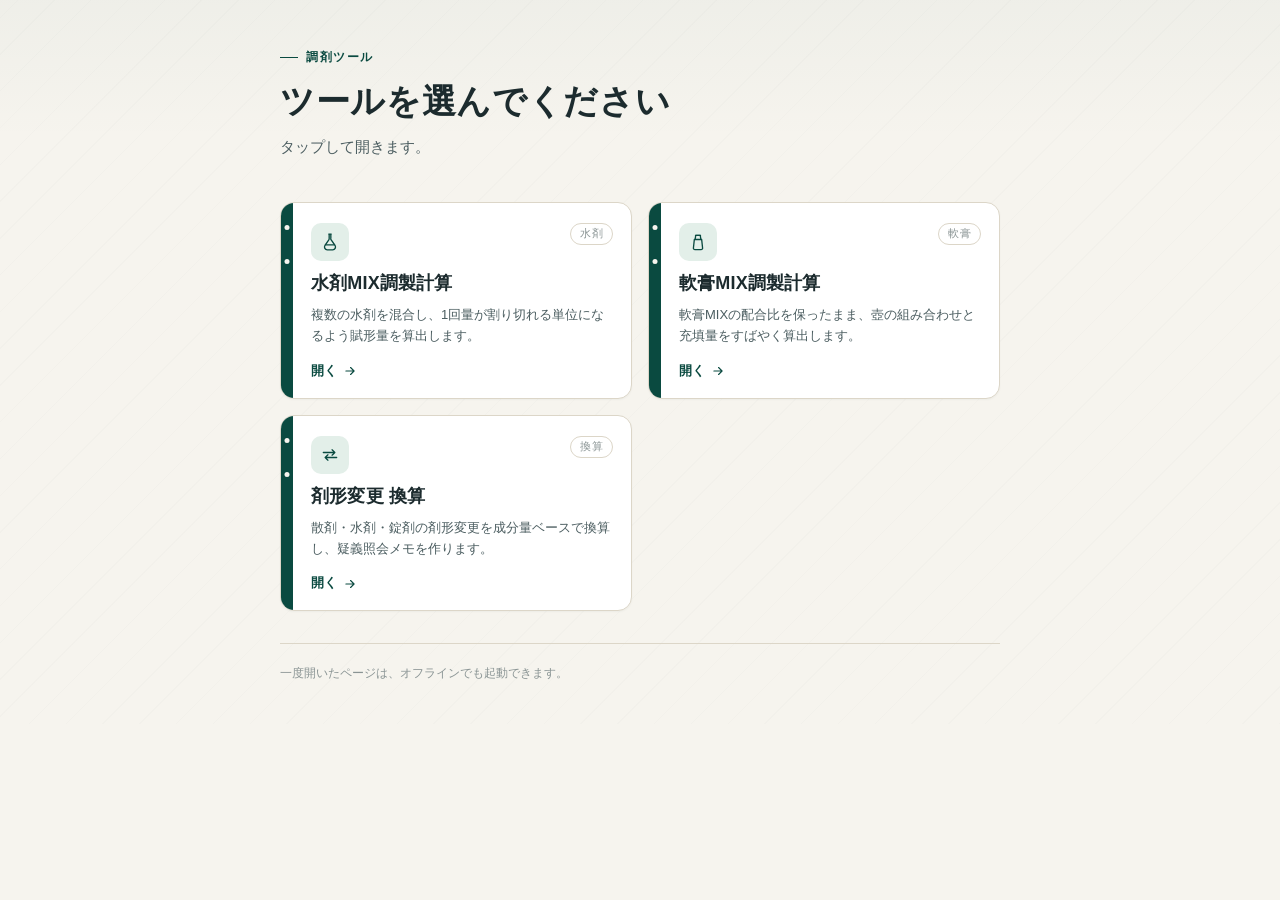
==== commit 83b1d88d: "Update index.html" ====
--- a/index.html
+++ b/index.html
@@ -255,6 +255,13 @@
     desc: '軟膏MIXの配合比を保ったまま、壺の組み合わせと充填量をすばやく算出します。',
     icon: 'ointment',
   },
+  {
+    href: './dfconv/',
+    category: '換算',
+    title: '剤形変更 換算',
+    desc: '散剤・水剤・錠剤の剤形変更を成分量ベースで換算し、疑義照会メモを作ります。',
+    icon: 'convert',
+  },
   // ここに追加していく。例：
   // {
   //   href: './powder/',
@@ -273,6 +280,7 @@
   ointment: '<path d="M8.5 9.2 9.3 4h5.4l.8 5.2" stroke="currentColor" stroke-width="1.6" stroke-linejoin="round"/><path d="M7.6 9h8.8l1.1 10.2a1.8 1.8 0 0 1-1.79 2H8.29a1.8 1.8 0 0 1-1.79-2L7.6 9Z" stroke="currentColor" stroke-width="1.6" stroke-linejoin="round"/><path d="M9 4h6" stroke="currentColor" stroke-width="1.6" stroke-linecap="round"/>',
   powder: '<path d="M6 14.5c0 3.6 2.7 6 6 6s6-2.4 6-6" stroke="currentColor" stroke-width="1.6" stroke-linecap="round"/><path d="M4.5 14.5h15" stroke="currentColor" stroke-width="1.6" stroke-linecap="round"/><path d="M12 3v6.2M9.3 6.3 12 9l2.7-2.7" stroke="currentColor" stroke-width="1.6" stroke-linecap="round" stroke-linejoin="round"/>',
   injection: '<path d="m17.5 3.5 3 3M14 7l6 6M4 20l3.2-.6a2 2 0 0 0 1.06-.56L18.2 8.9a1.5 1.5 0 0 0 0-2.12l-1-1a1.5 1.5 0 0 0-2.12 0L5.16 15.74a2 2 0 0 0-.56 1.06L4 20Z" stroke="currentColor" stroke-width="1.6" stroke-linecap="round" stroke-linejoin="round"/>',
+  convert: '<path d="M4 9h13.5M14.5 5.8 17.8 9l-3.3 3.2" stroke="currentColor" stroke-width="1.6" stroke-linecap="round" stroke-linejoin="round"/><path d="M20 15H6.5M9.5 11.8 6.2 15l3.3 3.2" stroke="currentColor" stroke-width="1.6" stroke-linecap="round" stroke-linejoin="round"/>',
   default: '<rect x="4.5" y="3.5" width="15" height="17" rx="2.2" stroke="currentColor" stroke-width="1.6"/><path d="M8 8h8M8 12h4" stroke="currentColor" stroke-width="1.6" stroke-linecap="round"/>',
 };
 
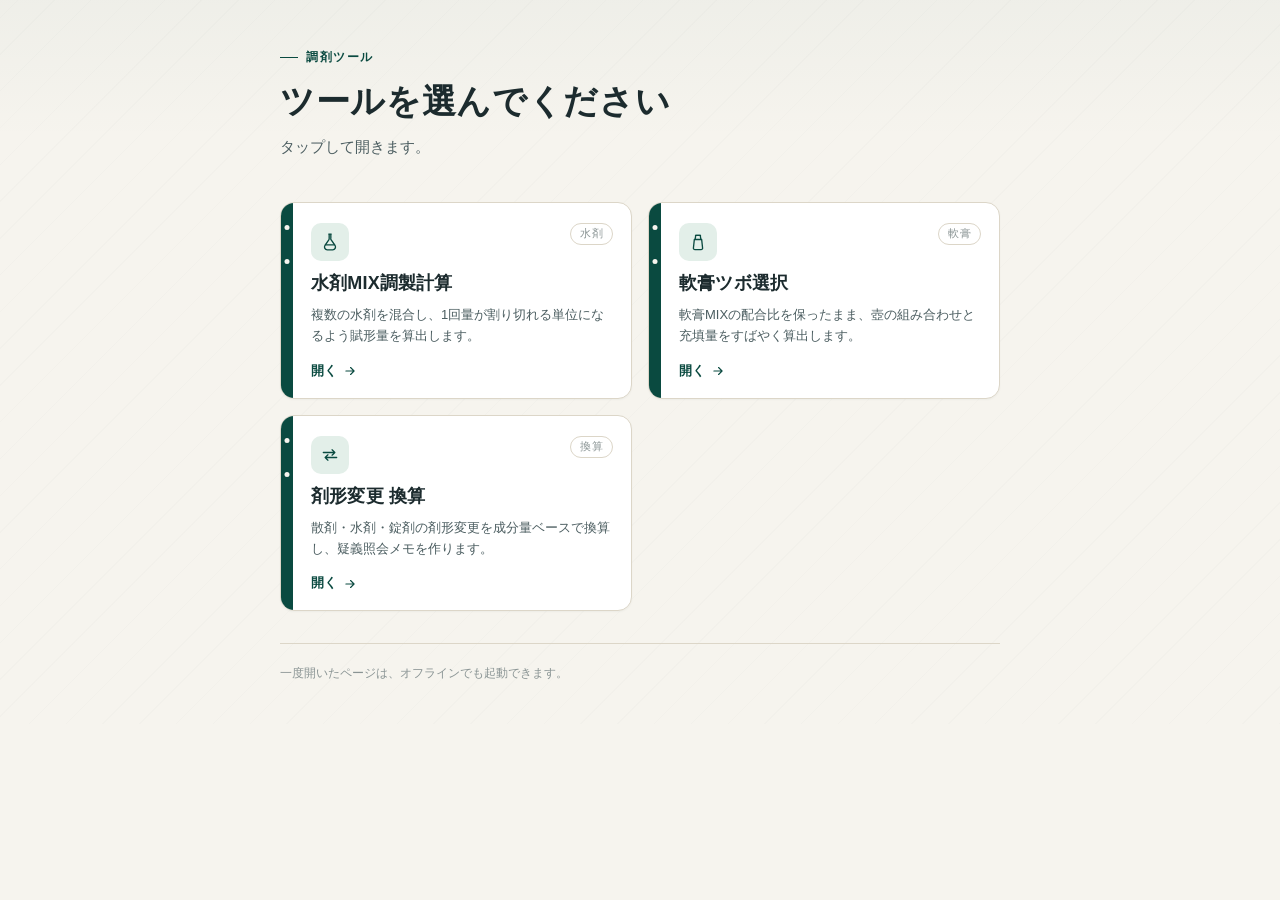
==== commit 604c020a: "Update index.html" ====
--- a/index.html
+++ b/index.html
@@ -251,7 +251,7 @@
   {
     href: './ontmix/',
     category: '軟膏',
-    title: '軟膏MIX調製計算',
+    title: '軟膏ツボ選択',
     desc: '軟膏MIXの配合比を保ったまま、壺の組み合わせと充填量をすばやく算出します。',
     icon: 'ointment',
   },
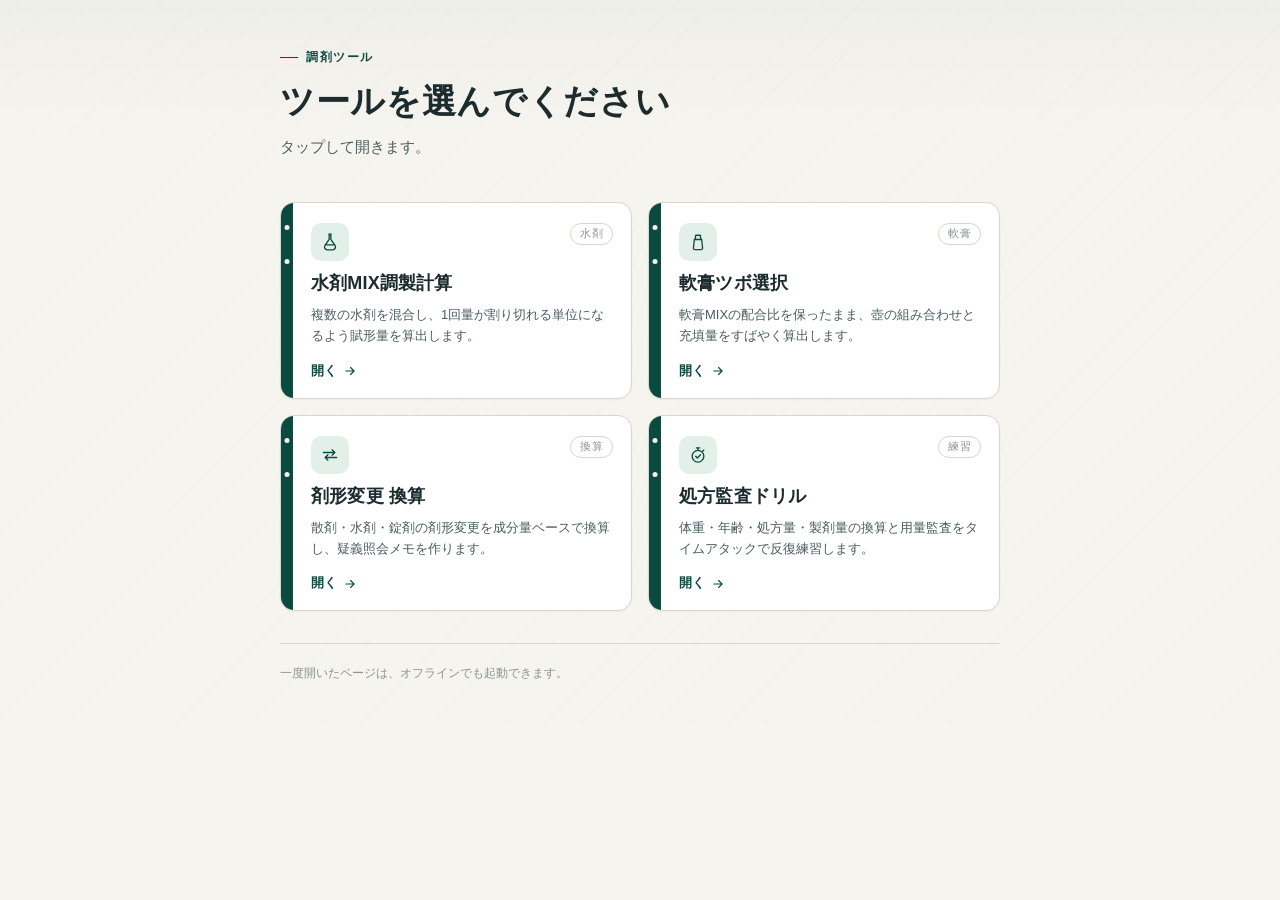
==== commit 5d9736d6: "Add files via upload" ====
--- a/index.html
+++ b/index.html
@@ -2,9 +2,17 @@
 <html lang="ja">
 <head>
 <meta charset="UTF-8">
+<!-- 読み込めるのは自分のサイトのファイルだけ。画面に書き込めるのは app.js が許可した決まった SVG だけ（Trusted Types） -->
+<meta http-equiv="Content-Security-Policy" content="default-src 'none'; script-src 'self'; style-src 'self' 'unsafe-inline'; img-src 'self'; connect-src 'self'; manifest-src 'self'; worker-src 'self'; base-uri 'none'; form-action 'none'; object-src 'none'; require-trusted-types-for 'script'; trusted-types portal">
+<meta name="referrer" content="no-referrer">
 <meta name="viewport" content="width=device-width, initial-scale=1.0, maximum-scale=1, user-scalable=no">
 <title>調剤ツール</title>
 <meta name="theme-color" content="#0a4a40">
+<link rel="manifest" href="manifest.json">
+<link rel="apple-touch-icon" href="apple-touch-icon.png">
+<meta name="apple-mobile-web-app-capable" content="yes">
+<meta name="apple-mobile-web-app-status-bar-style" content="default">
+<meta name="apple-mobile-web-app-title" content="調剤ツール">
 <style>
 :root{
   --ink:#1c2b2e;
@@ -223,132 +231,7 @@
   </footer>
 </div>
 
-<script>
-'use strict';
-
-/* ============================================================
-   ツール一覧
-   ============================================================
-   新しいアプリを追加したいときは、この配列に1件追加するだけでOK。
-   カードのHTML・CSSは書き換える必要はありません。
-
-   各項目：
-     href     : アプリの場所（例 './mix/'）
-     category : カード右上に出す小さいタグの文字（例 '水剤'）
-     title    : カードの見出し
-     desc     : 1〜2行の説明文
-     icon     : アイコンの種類。下のICONSに用意されているキーを指定。
-                未指定・未登録のキーを指定した場合は自動的に既定アイコンになる。
-*/
-const TOOLS = [
-  {
-    href: './mix/',
-    category: '水剤',
-    title: '水剤MIX調製計算',
-    desc: '複数の水剤を混合し、1回量が割り切れる単位になるよう賦形量を算出します。',
-    icon: 'liquid',
-  },
-  {
-    href: './ontmix/',
-    category: '軟膏',
-    title: '軟膏ツボ選択',
-    desc: '軟膏MIXの配合比を保ったまま、壺の組み合わせと充填量をすばやく算出します。',
-    icon: 'ointment',
-  },
-  {
-    href: './dfconv/',
-    category: '換算',
-    title: '剤形変更 換算',
-    desc: '散剤・水剤・錠剤の剤形変更を成分量ベースで換算し、疑義照会メモを作ります。',
-    icon: 'convert',
-  },
-  // ここに追加していく。例：
-  // {
-  //   href: './powder/',
-  //   category: '散剤',
-  //   title: '散剤分包計算',
-  //   desc: '散剤の分包量を計算します。',
-  //   icon: 'powder',
-  // },
-];
-
-/* アイコン集。中身は<svg>の中に入れるパス文字列。
-   新しいカテゴリのアイコンを増やしたいときは、ここにキーを追加する。
-   ICONSに無いキーが指定された場合は自動的に 'default' が使われる。 */
-const ICONS = {
-  liquid: '<path d="M10.5 2.5h3M11 3v5.2c0 .5-.15.98-.44 1.38L5.9 16.2A3.5 3.5 0 0 0 8.72 21.5h6.56a3.5 3.5 0 0 0 2.82-5.3l-4.66-6.62A2.5 2.5 0 0 1 13 7.2V3" stroke="currentColor" stroke-width="1.6" stroke-linecap="round" stroke-linejoin="round"/><path d="M7.6 15.5h8.8" stroke="currentColor" stroke-width="1.6" stroke-linecap="round"/>',
-  ointment: '<path d="M8.5 9.2 9.3 4h5.4l.8 5.2" stroke="currentColor" stroke-width="1.6" stroke-linejoin="round"/><path d="M7.6 9h8.8l1.1 10.2a1.8 1.8 0 0 1-1.79 2H8.29a1.8 1.8 0 0 1-1.79-2L7.6 9Z" stroke="currentColor" stroke-width="1.6" stroke-linejoin="round"/><path d="M9 4h6" stroke="currentColor" stroke-width="1.6" stroke-linecap="round"/>',
-  powder: '<path d="M6 14.5c0 3.6 2.7 6 6 6s6-2.4 6-6" stroke="currentColor" stroke-width="1.6" stroke-linecap="round"/><path d="M4.5 14.5h15" stroke="currentColor" stroke-width="1.6" stroke-linecap="round"/><path d="M12 3v6.2M9.3 6.3 12 9l2.7-2.7" stroke="currentColor" stroke-width="1.6" stroke-linecap="round" stroke-linejoin="round"/>',
-  injection: '<path d="m17.5 3.5 3 3M14 7l6 6M4 20l3.2-.6a2 2 0 0 0 1.06-.56L18.2 8.9a1.5 1.5 0 0 0 0-2.12l-1-1a1.5 1.5 0 0 0-2.12 0L5.16 15.74a2 2 0 0 0-.56 1.06L4 20Z" stroke="currentColor" stroke-width="1.6" stroke-linecap="round" stroke-linejoin="round"/>',
-  convert: '<path d="M4 9h13.5M14.5 5.8 17.8 9l-3.3 3.2" stroke="currentColor" stroke-width="1.6" stroke-linecap="round" stroke-linejoin="round"/><path d="M20 15H6.5M9.5 11.8 6.2 15l3.3 3.2" stroke="currentColor" stroke-width="1.6" stroke-linecap="round" stroke-linejoin="round"/>',
-  default: '<rect x="4.5" y="3.5" width="15" height="17" rx="2.2" stroke="currentColor" stroke-width="1.6"/><path d="M8 8h8M8 12h4" stroke="currentColor" stroke-width="1.6" stroke-linecap="round"/>',
-};
-
-const ARROW_SVG = '<path d="M5 12h14M13 6l6 6-6 6" stroke="currentColor" stroke-width="2" stroke-linecap="round" stroke-linejoin="round"/>';
-
-function renderTools(tools) {
-  const shelf = document.getElementById('shelf');
-  shelf.innerHTML = '';
-
-  if (!tools || tools.length === 0) {
-    const empty = document.createElement('p');
-    empty.style.cssText = 'color:var(--ink-faint);font-size:13px;';
-    empty.textContent = 'ツールがまだ登録されていません。';
-    shelf.appendChild(empty);
-    return;
-  }
-
-  tools.forEach(tool => {
-    const card = document.createElement('a');
-    card.className = 'card';
-    card.href = tool.href;
-
-    const tab = document.createElement('div');
-    tab.className = 'tab';
-    card.appendChild(tab);
-
-    const body = document.createElement('div');
-    body.className = 'card-body';
-
-    const top = document.createElement('div');
-    top.className = 'card-top';
-
-    const icon = document.createElement('div');
-    icon.className = 'icon';
-    icon.setAttribute('aria-hidden', 'true');
-    icon.innerHTML = `<svg viewBox="0 0 24 24" fill="none" xmlns="http://www.w3.org/2000/svg">${ICONS[tool.icon] || ICONS.default}</svg>`;
-    top.appendChild(icon);
-
-    if (tool.category) {
-      const tag = document.createElement('span');
-      tag.className = 'tag';
-      tag.textContent = tool.category;
-      top.appendChild(tag);
-    }
-    body.appendChild(top);
-
-    const title = document.createElement('div');
-    title.className = 'card-title';
-    title.textContent = tool.title;
-    body.appendChild(title);
-
-    const desc = document.createElement('p');
-    desc.className = 'card-desc';
-    desc.textContent = tool.desc || '';
-    body.appendChild(desc);
-
-    const go = document.createElement('div');
-    go.className = 'go';
-    go.innerHTML = `開く <svg viewBox="0 0 24 24" fill="none" xmlns="http://www.w3.org/2000/svg">${ARROW_SVG}</svg>`;
-    body.appendChild(go);
-
-    card.appendChild(body);
-    shelf.appendChild(card);
-  });
-}
-
-renderTools(TOOLS);
-</script>
+<script src="app.js"></script>
 </body>
 </html>
 
